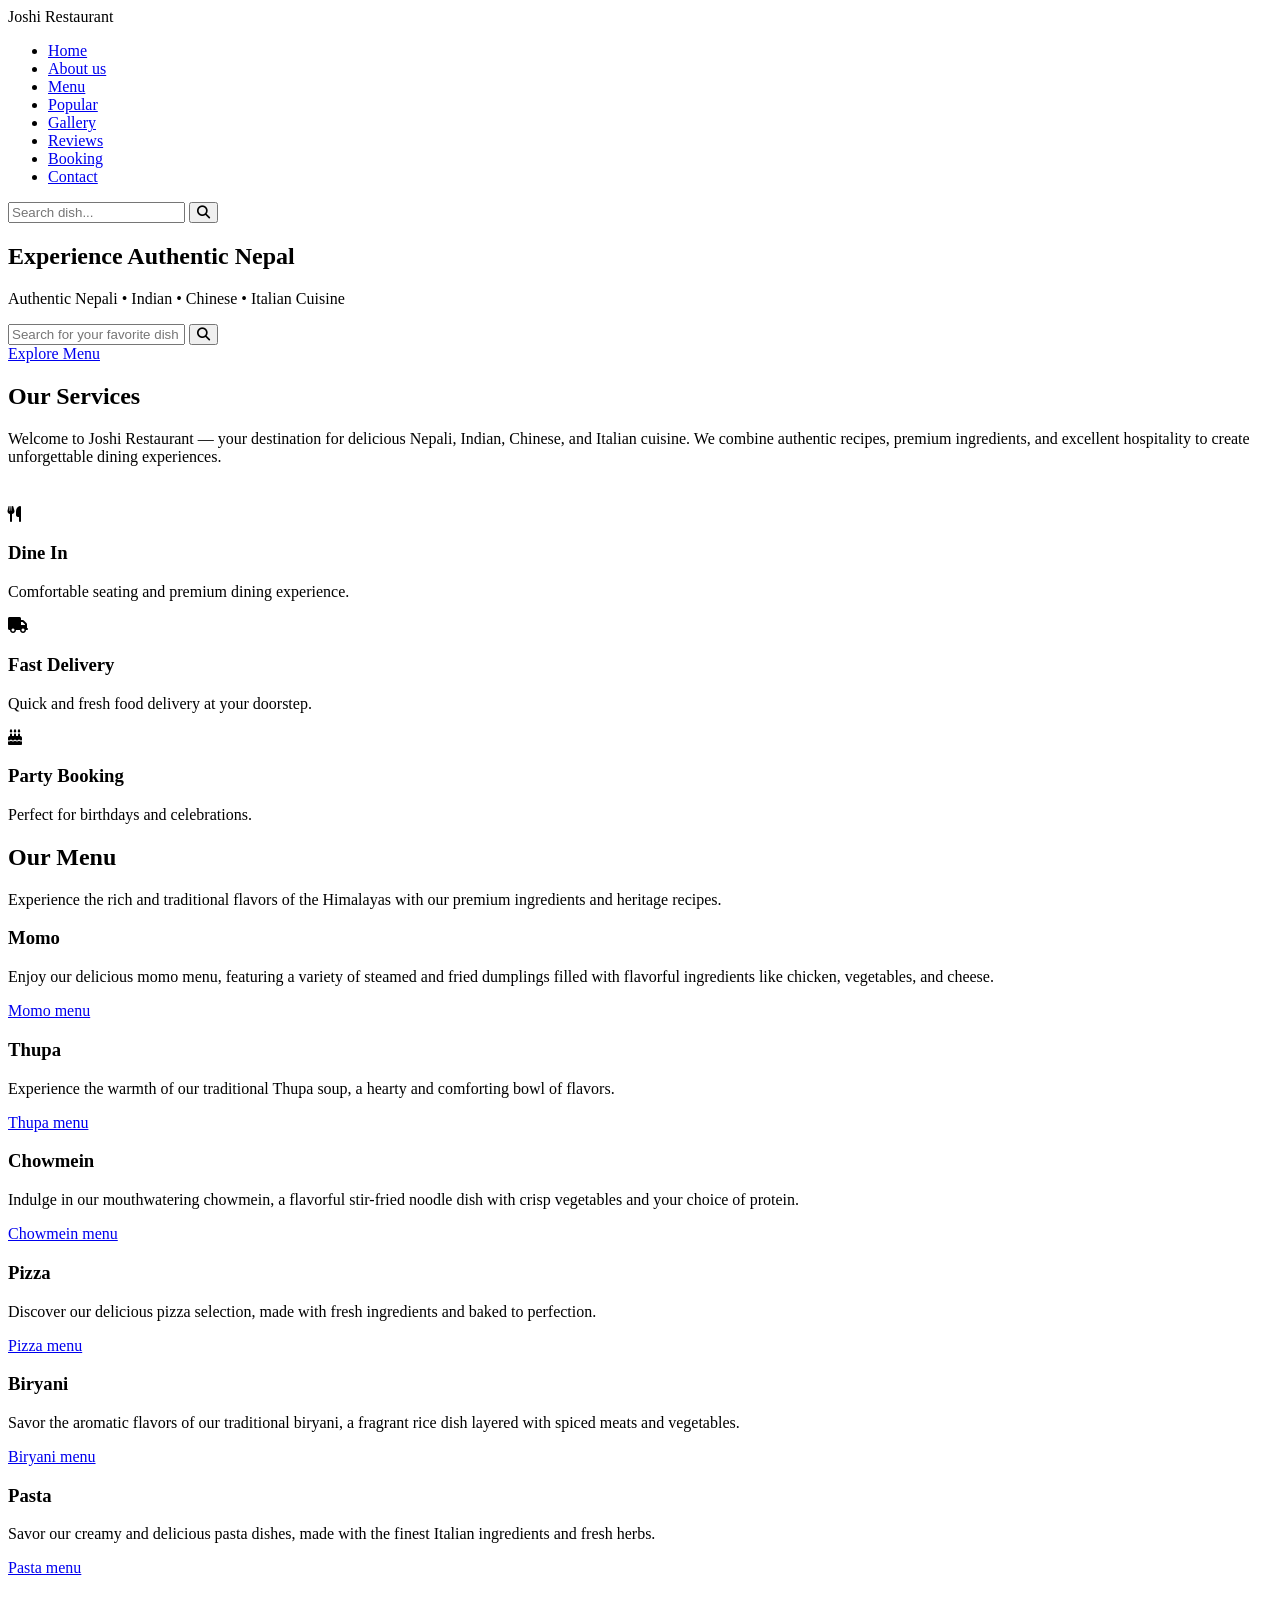
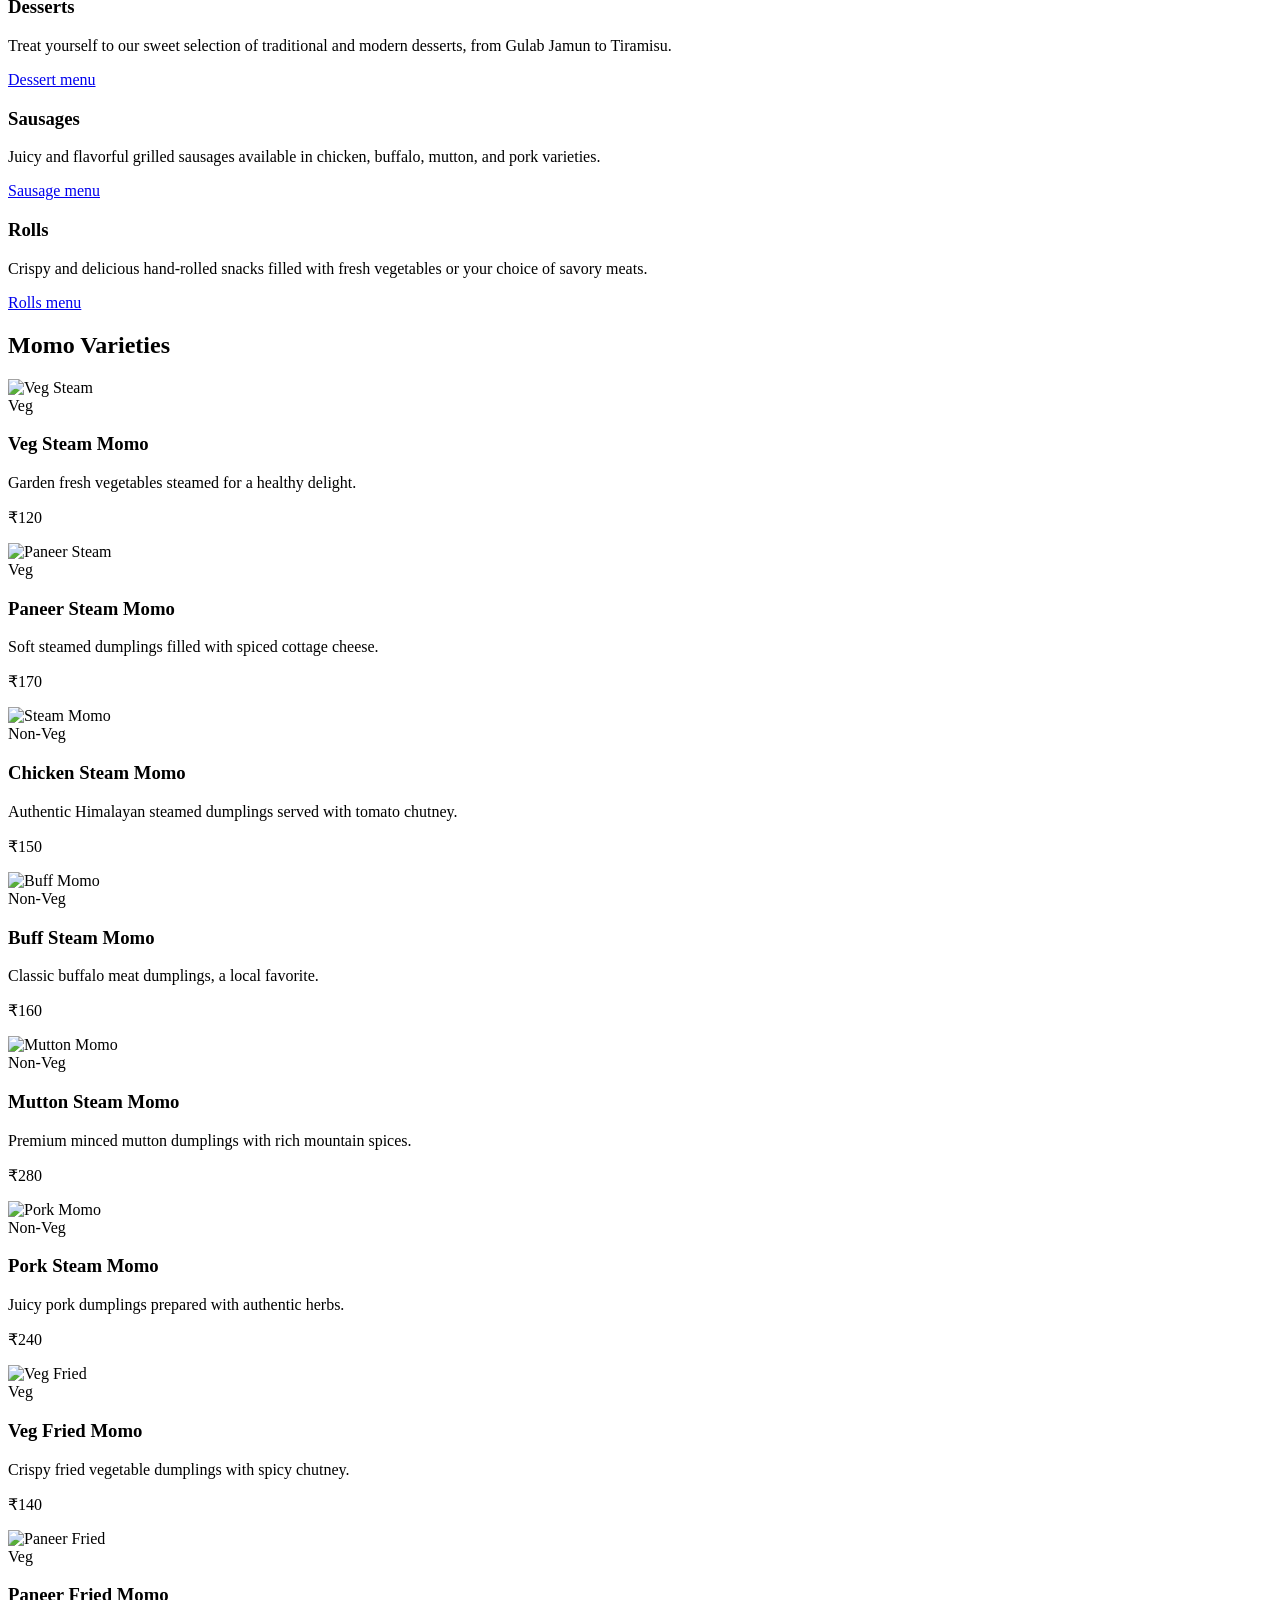
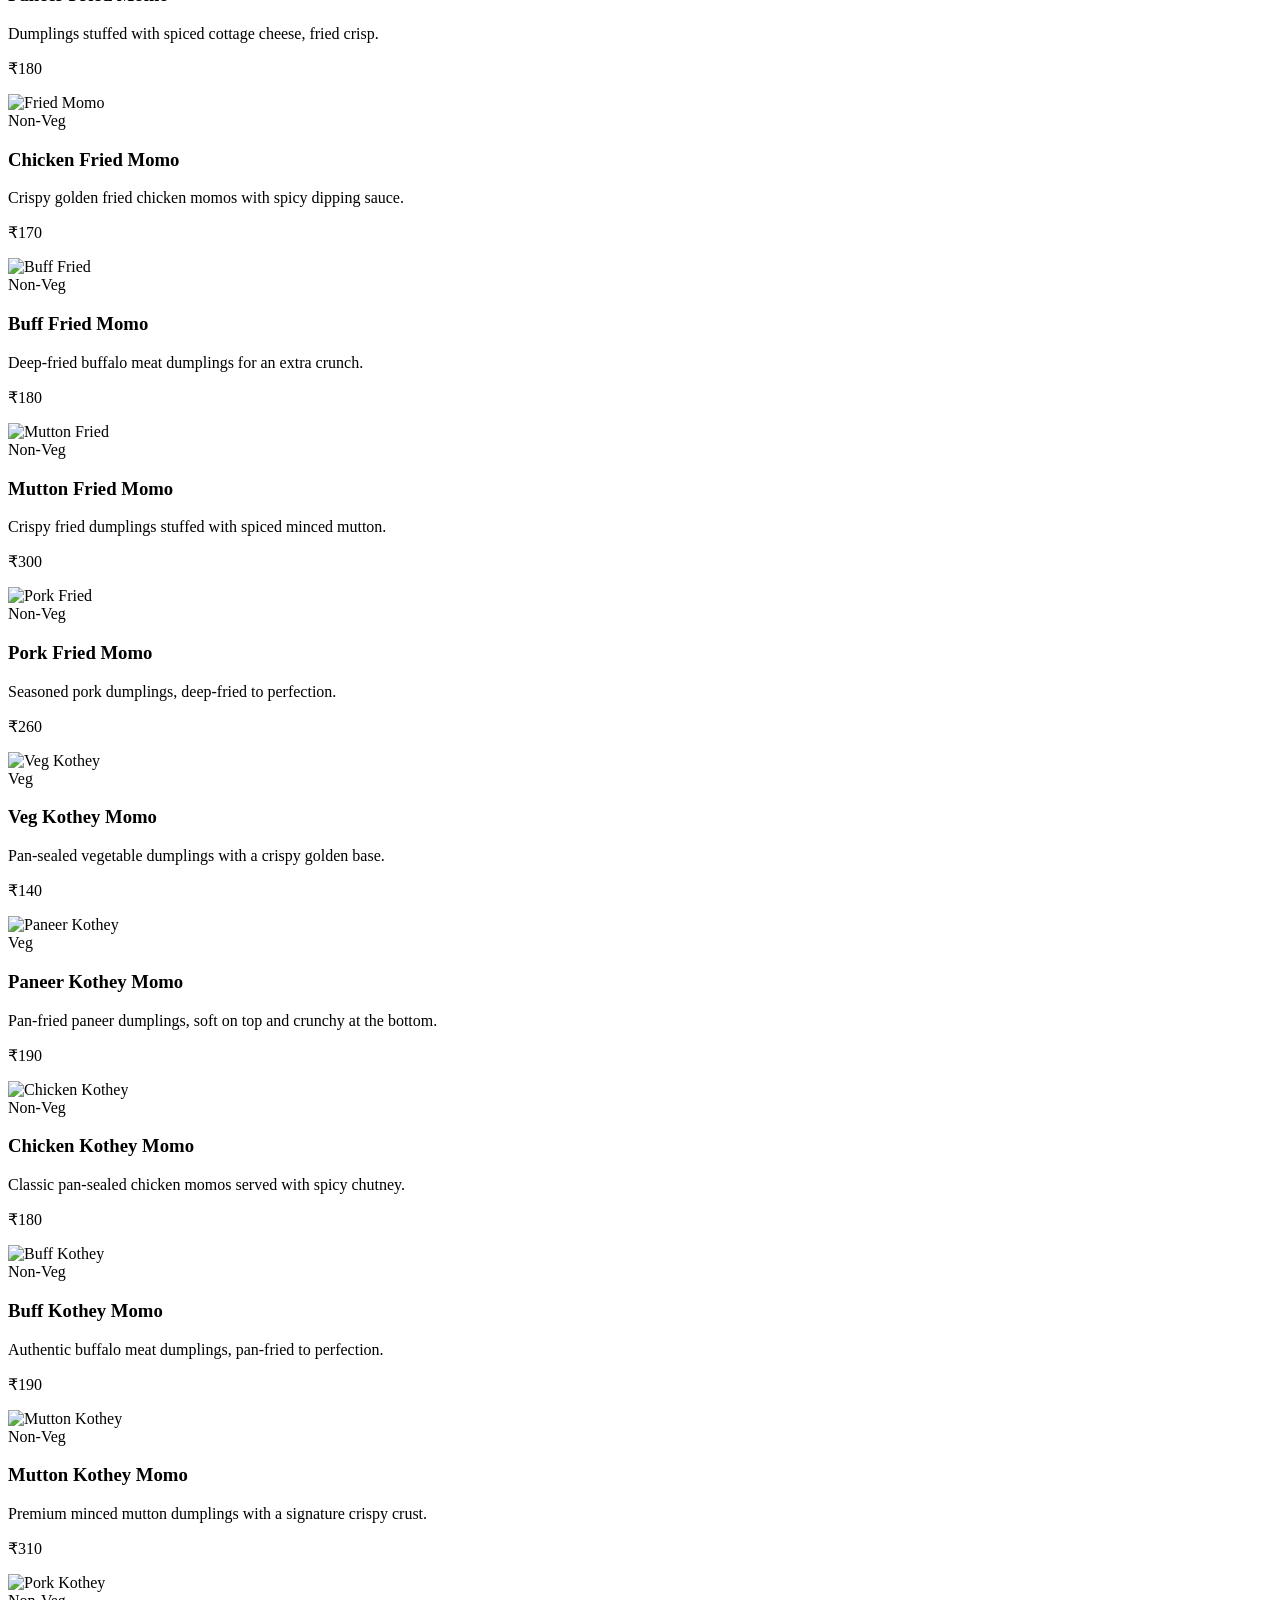
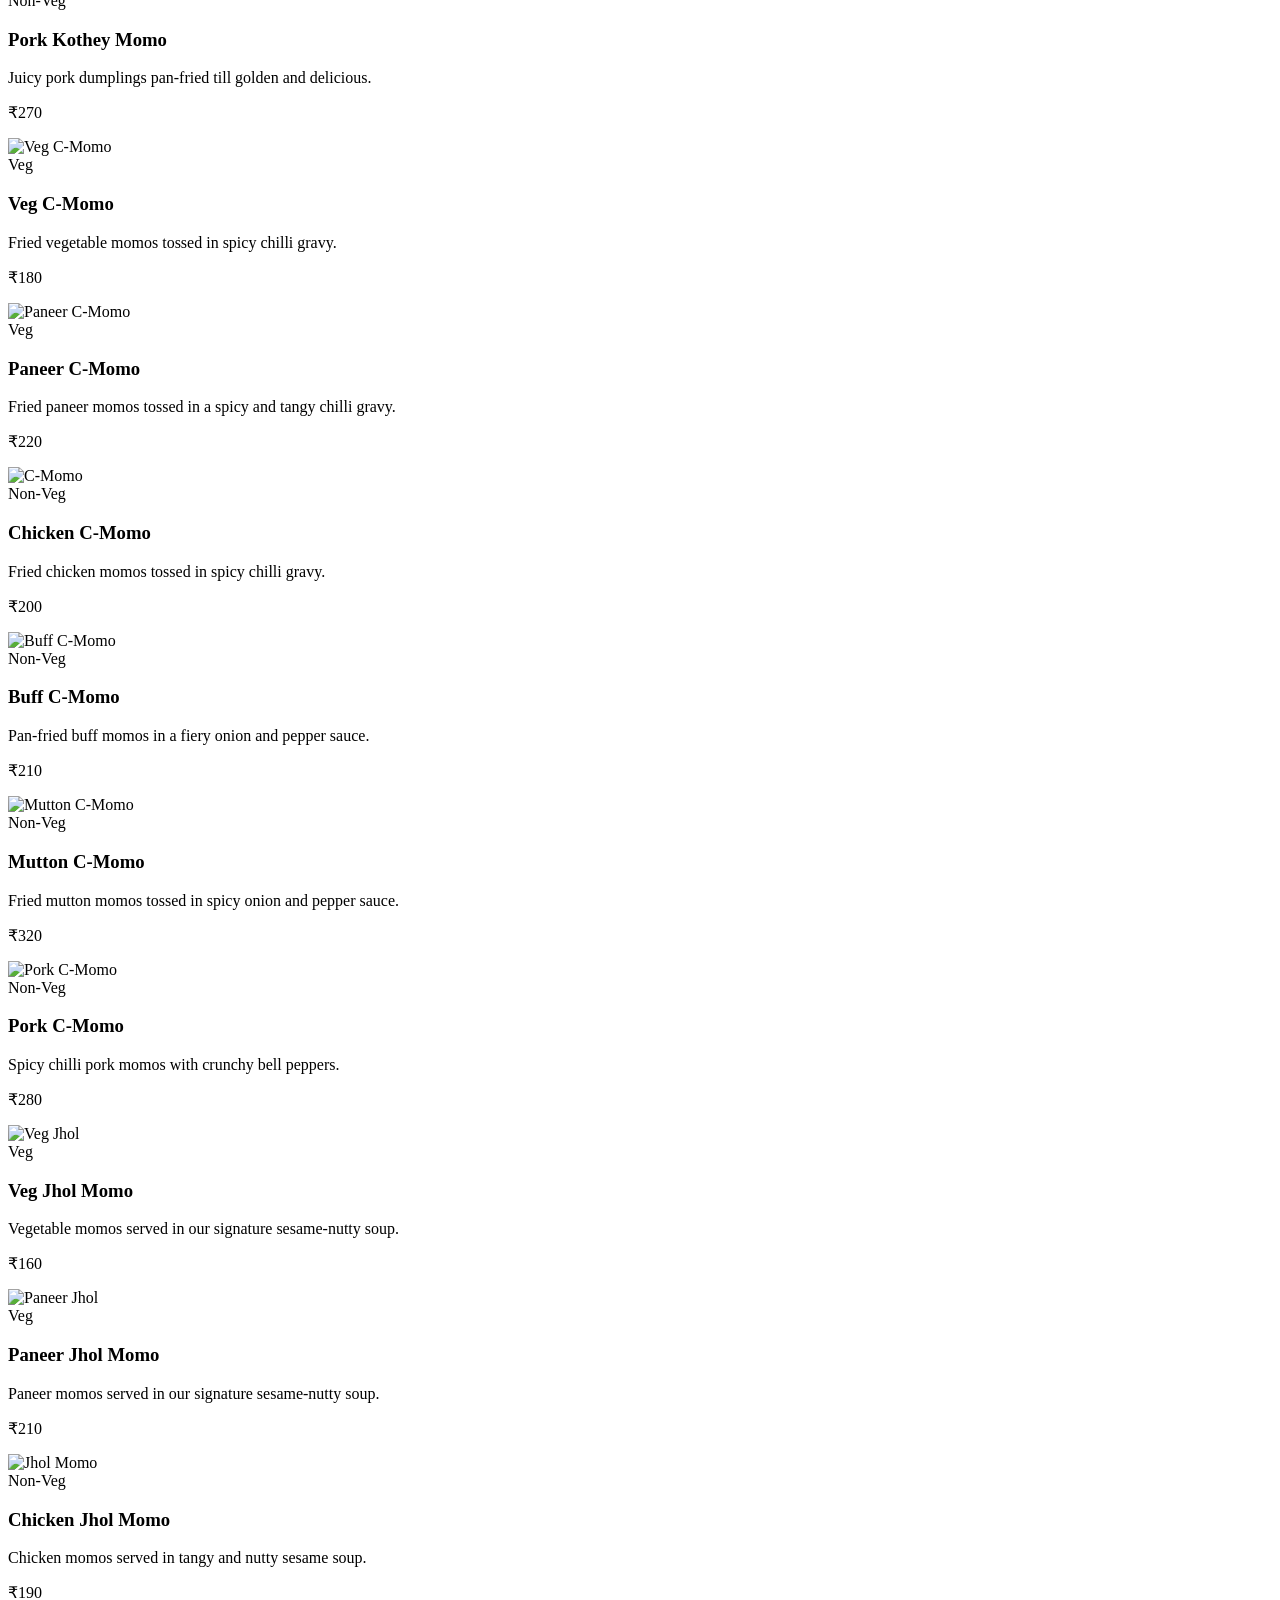
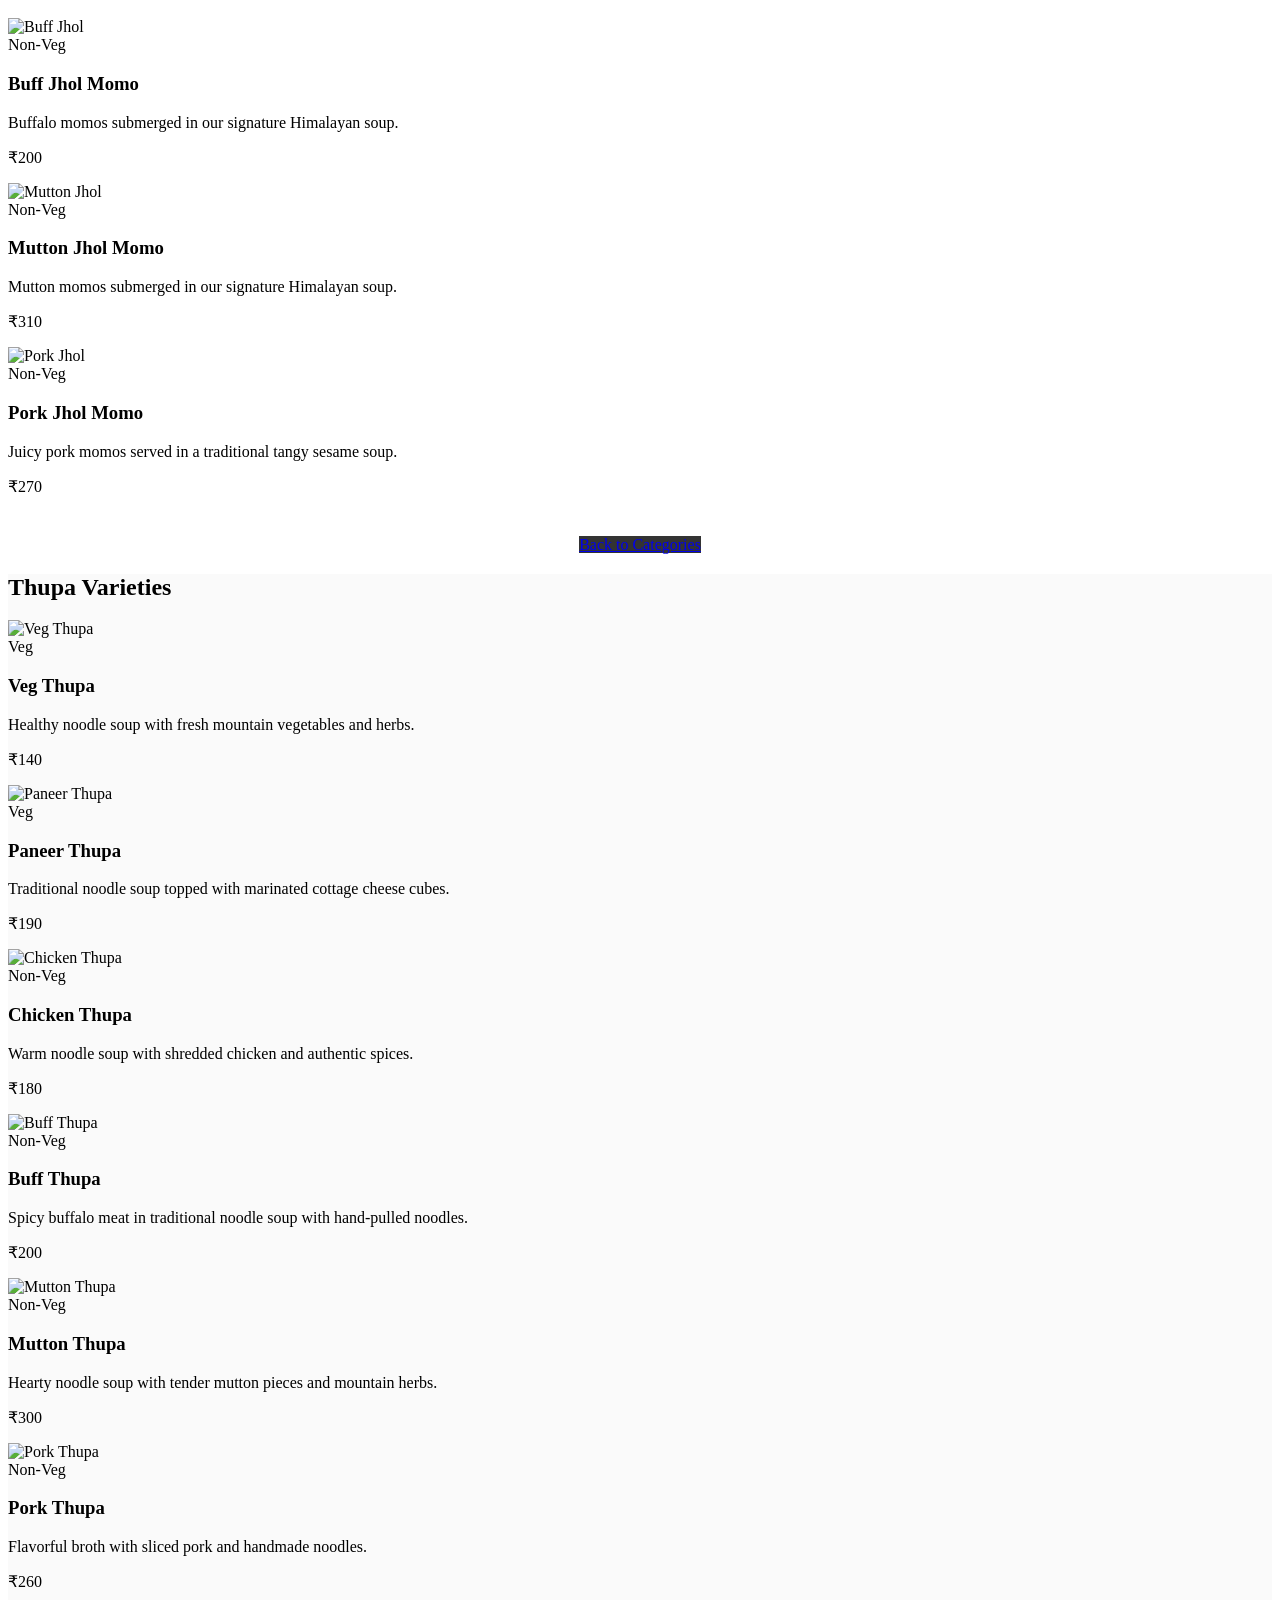
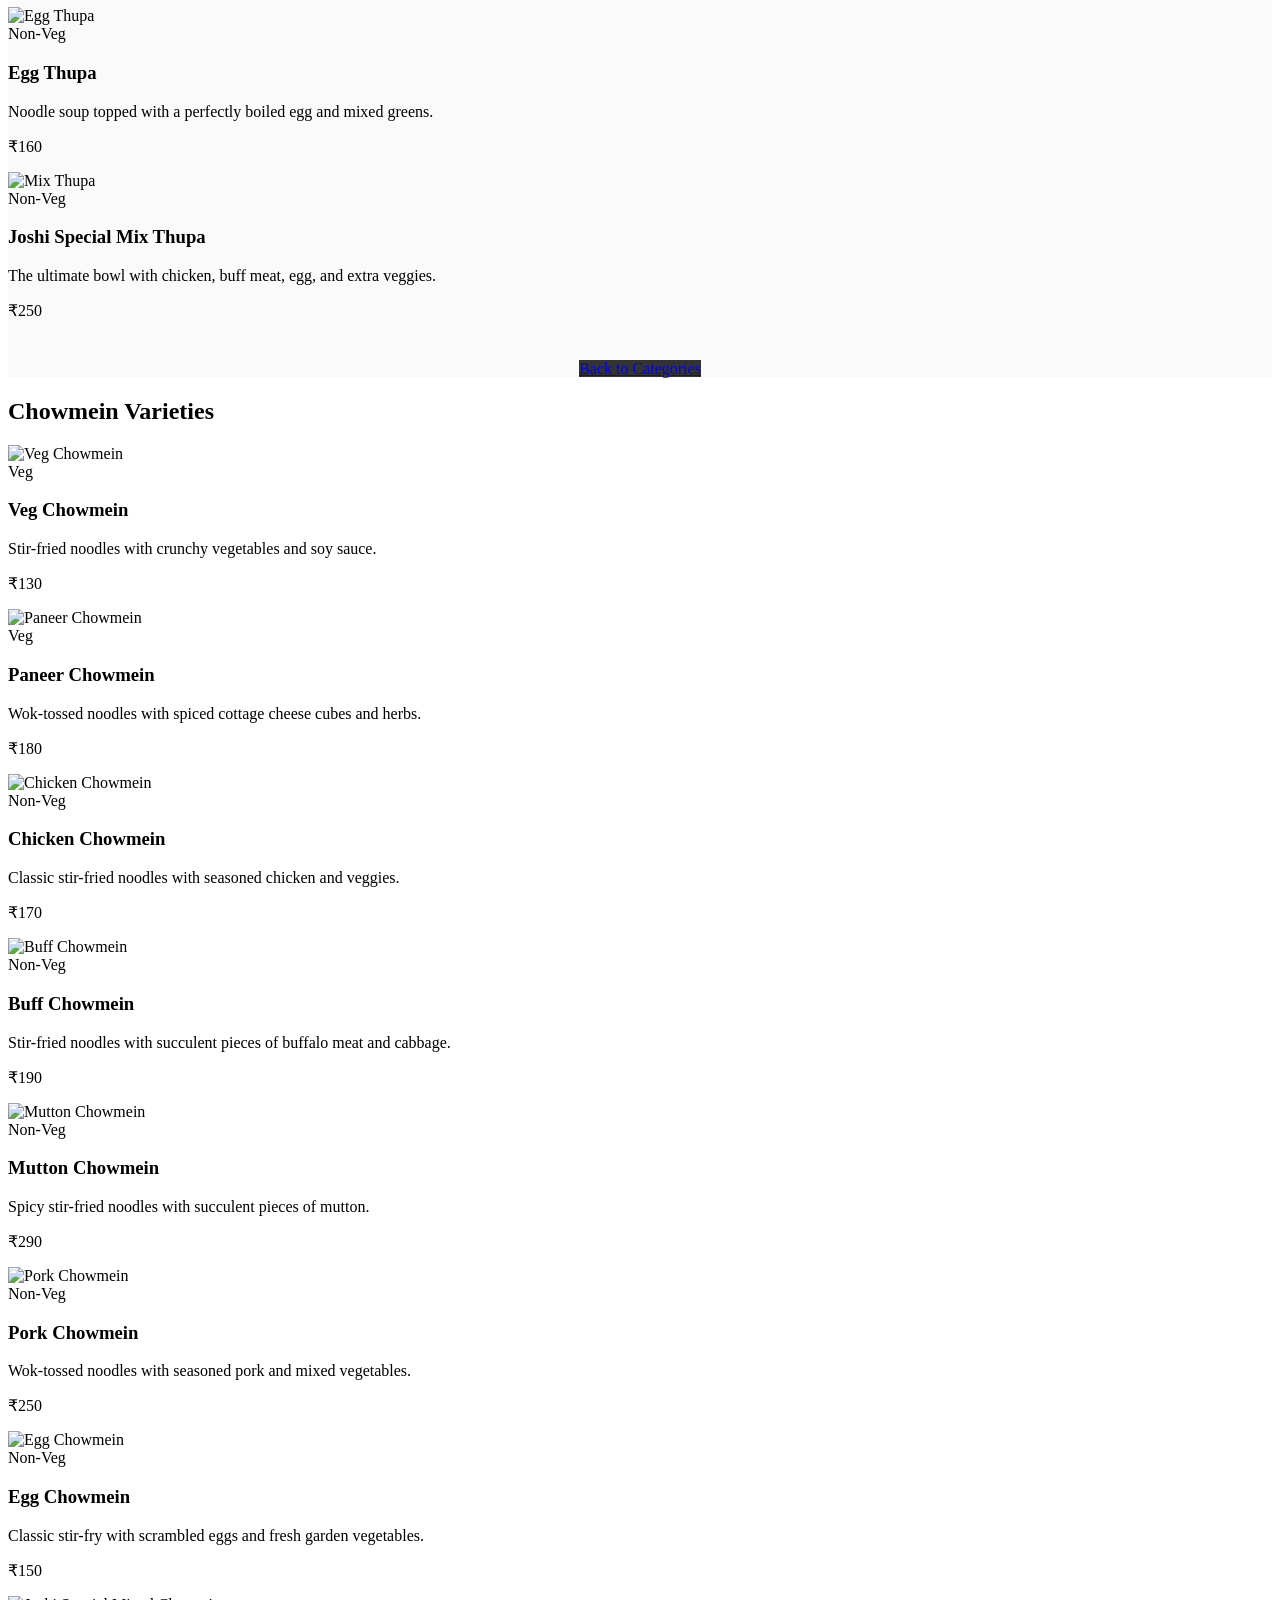
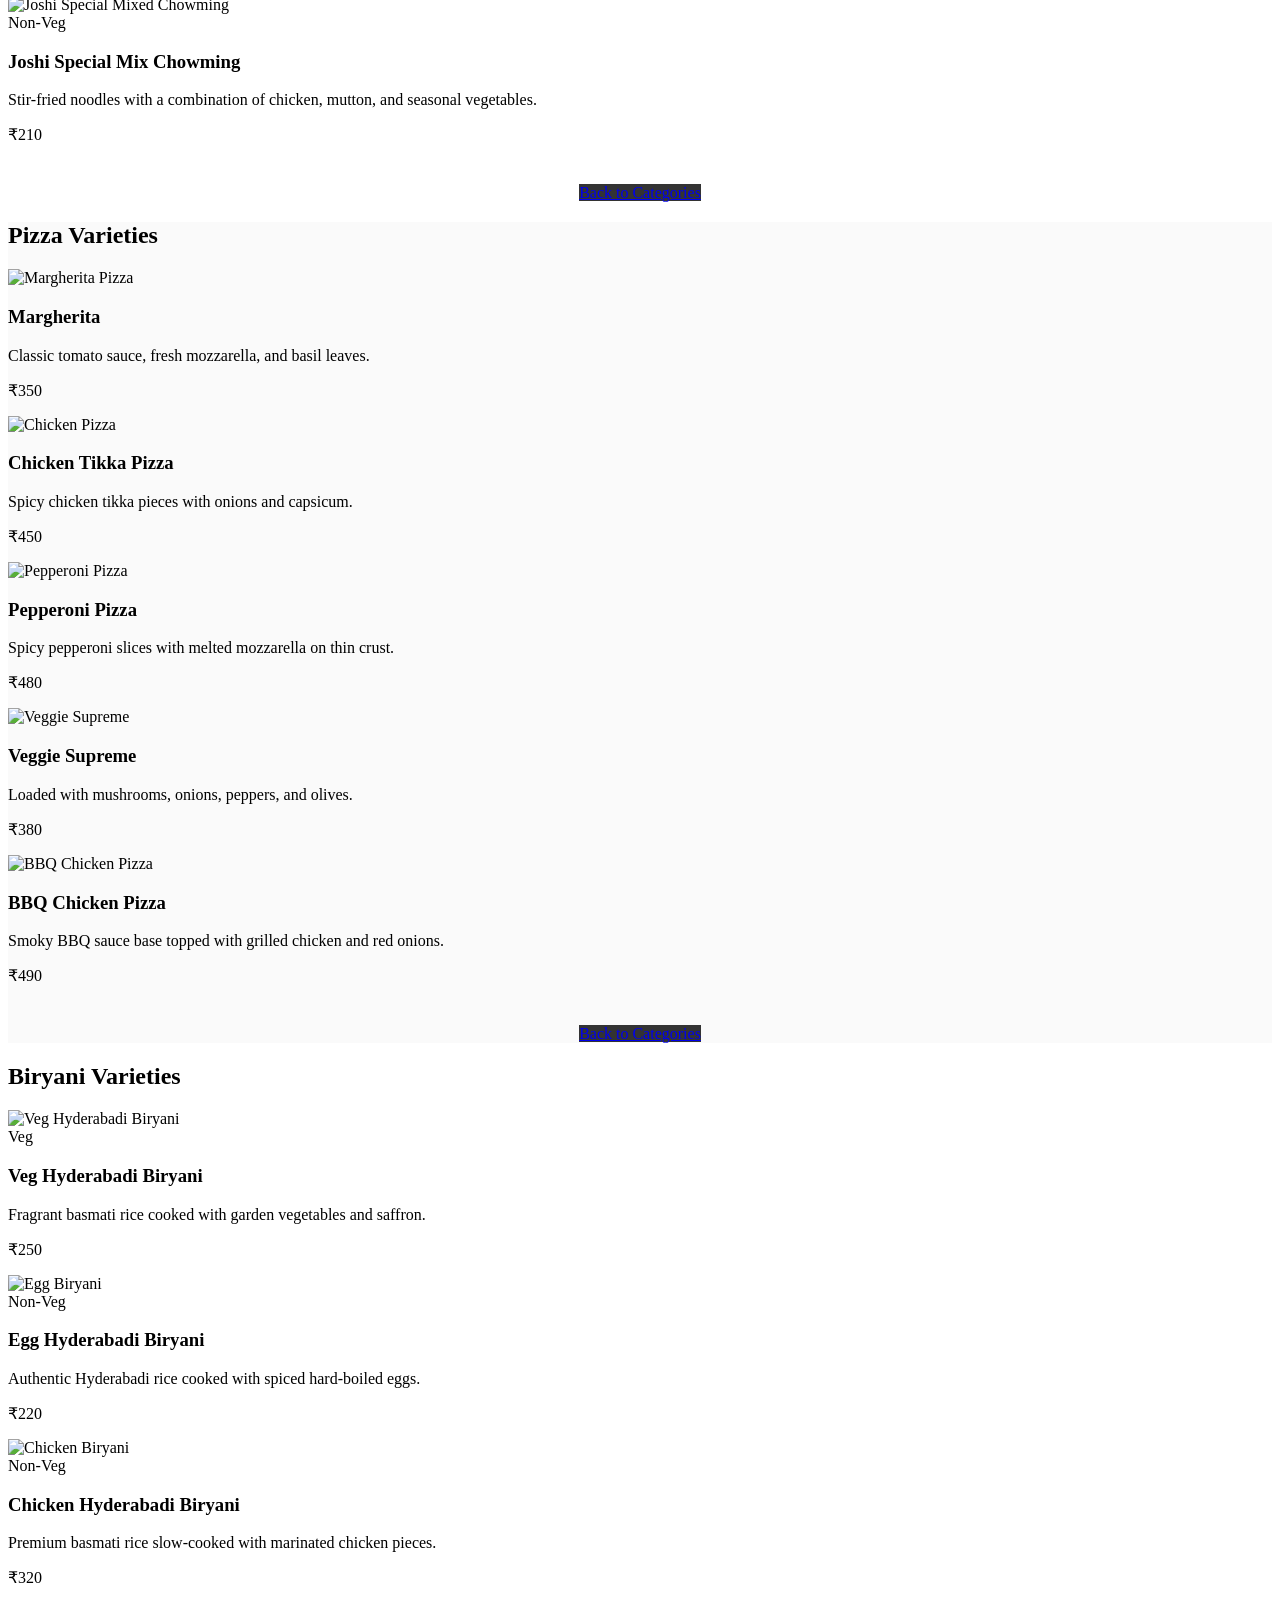
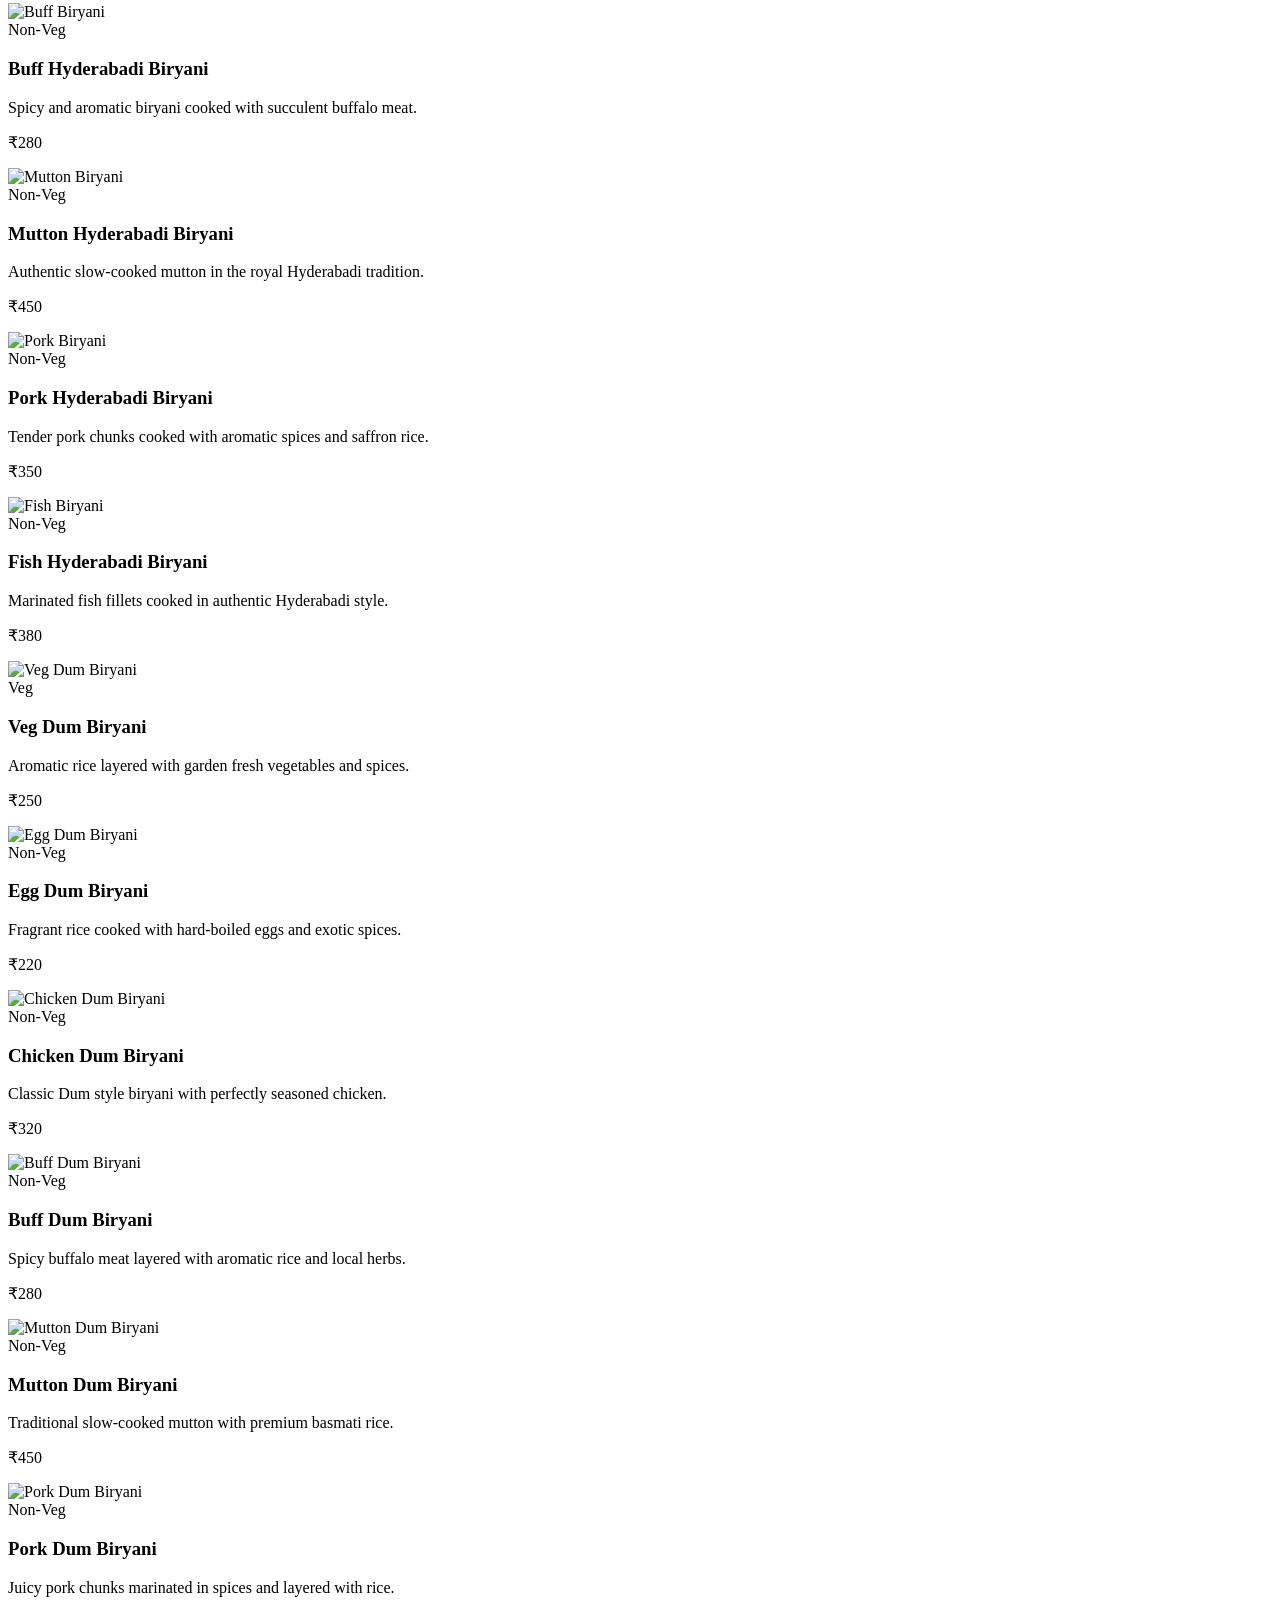
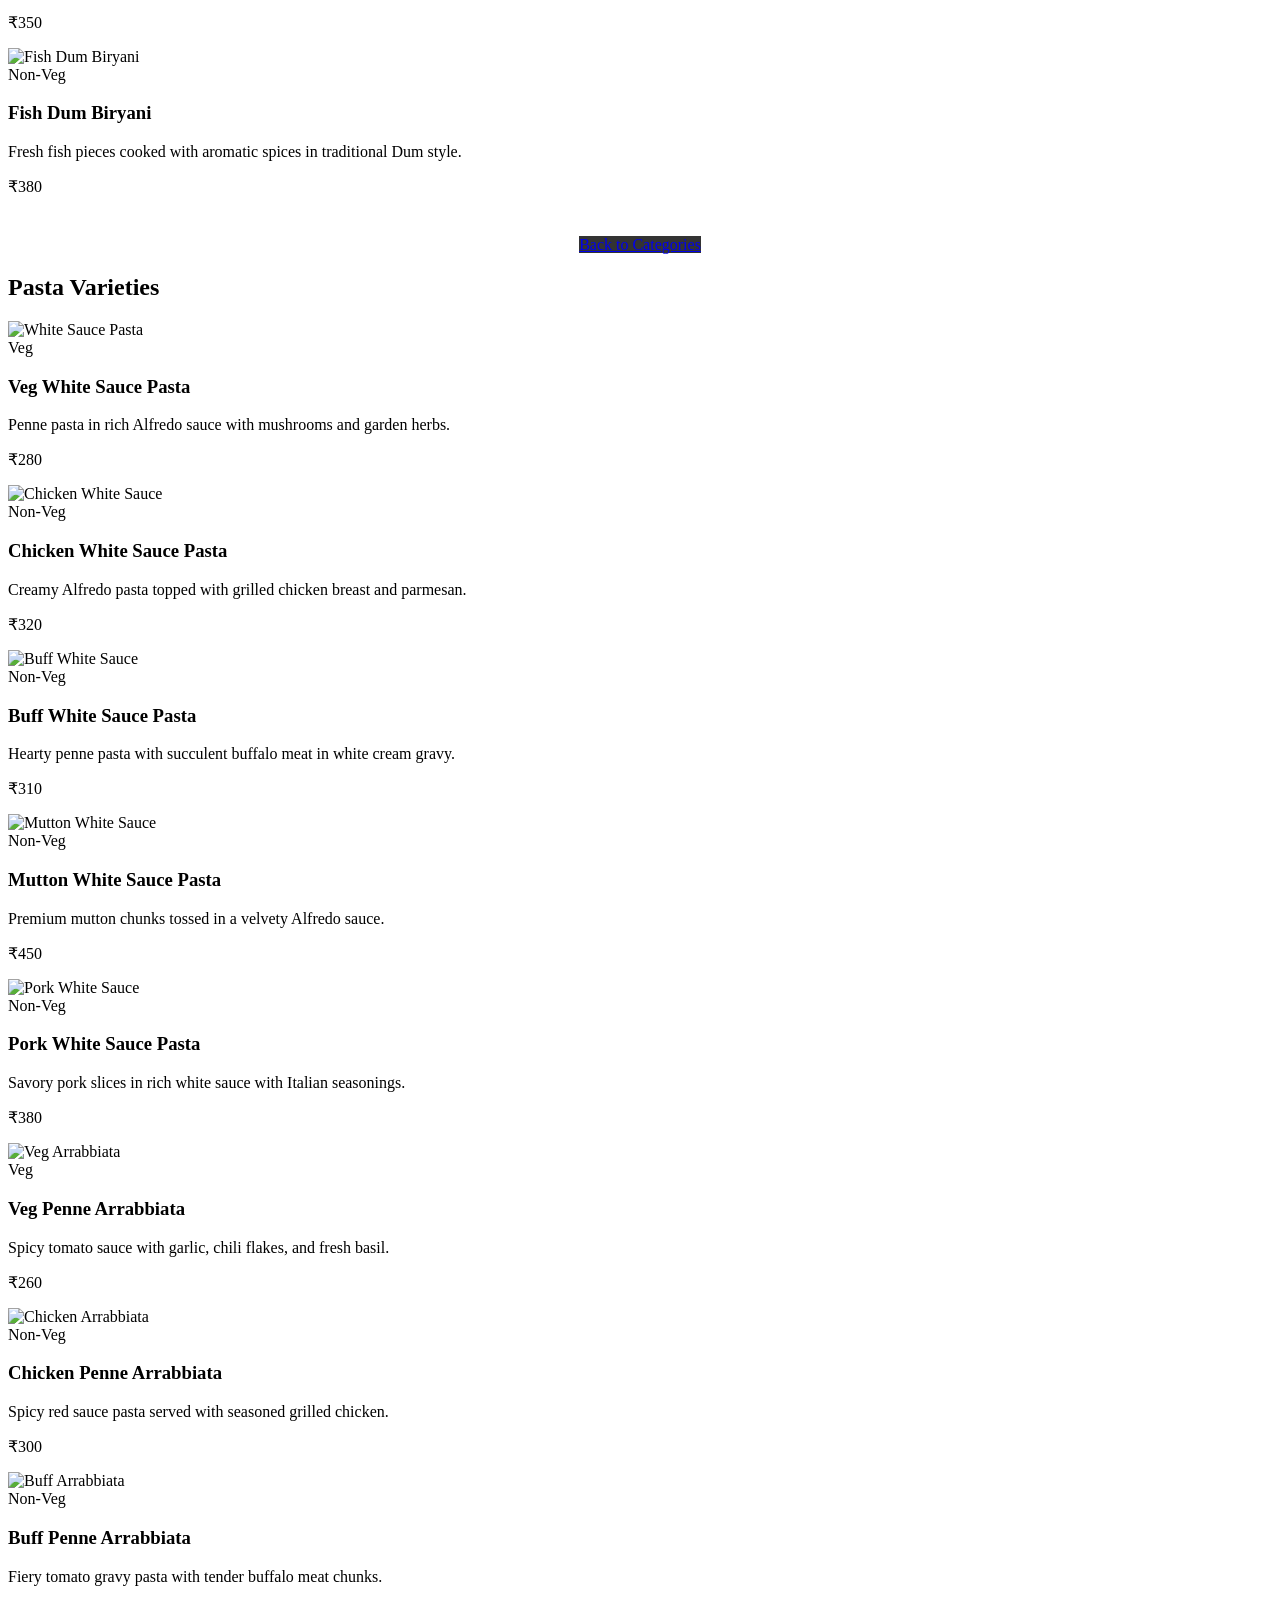
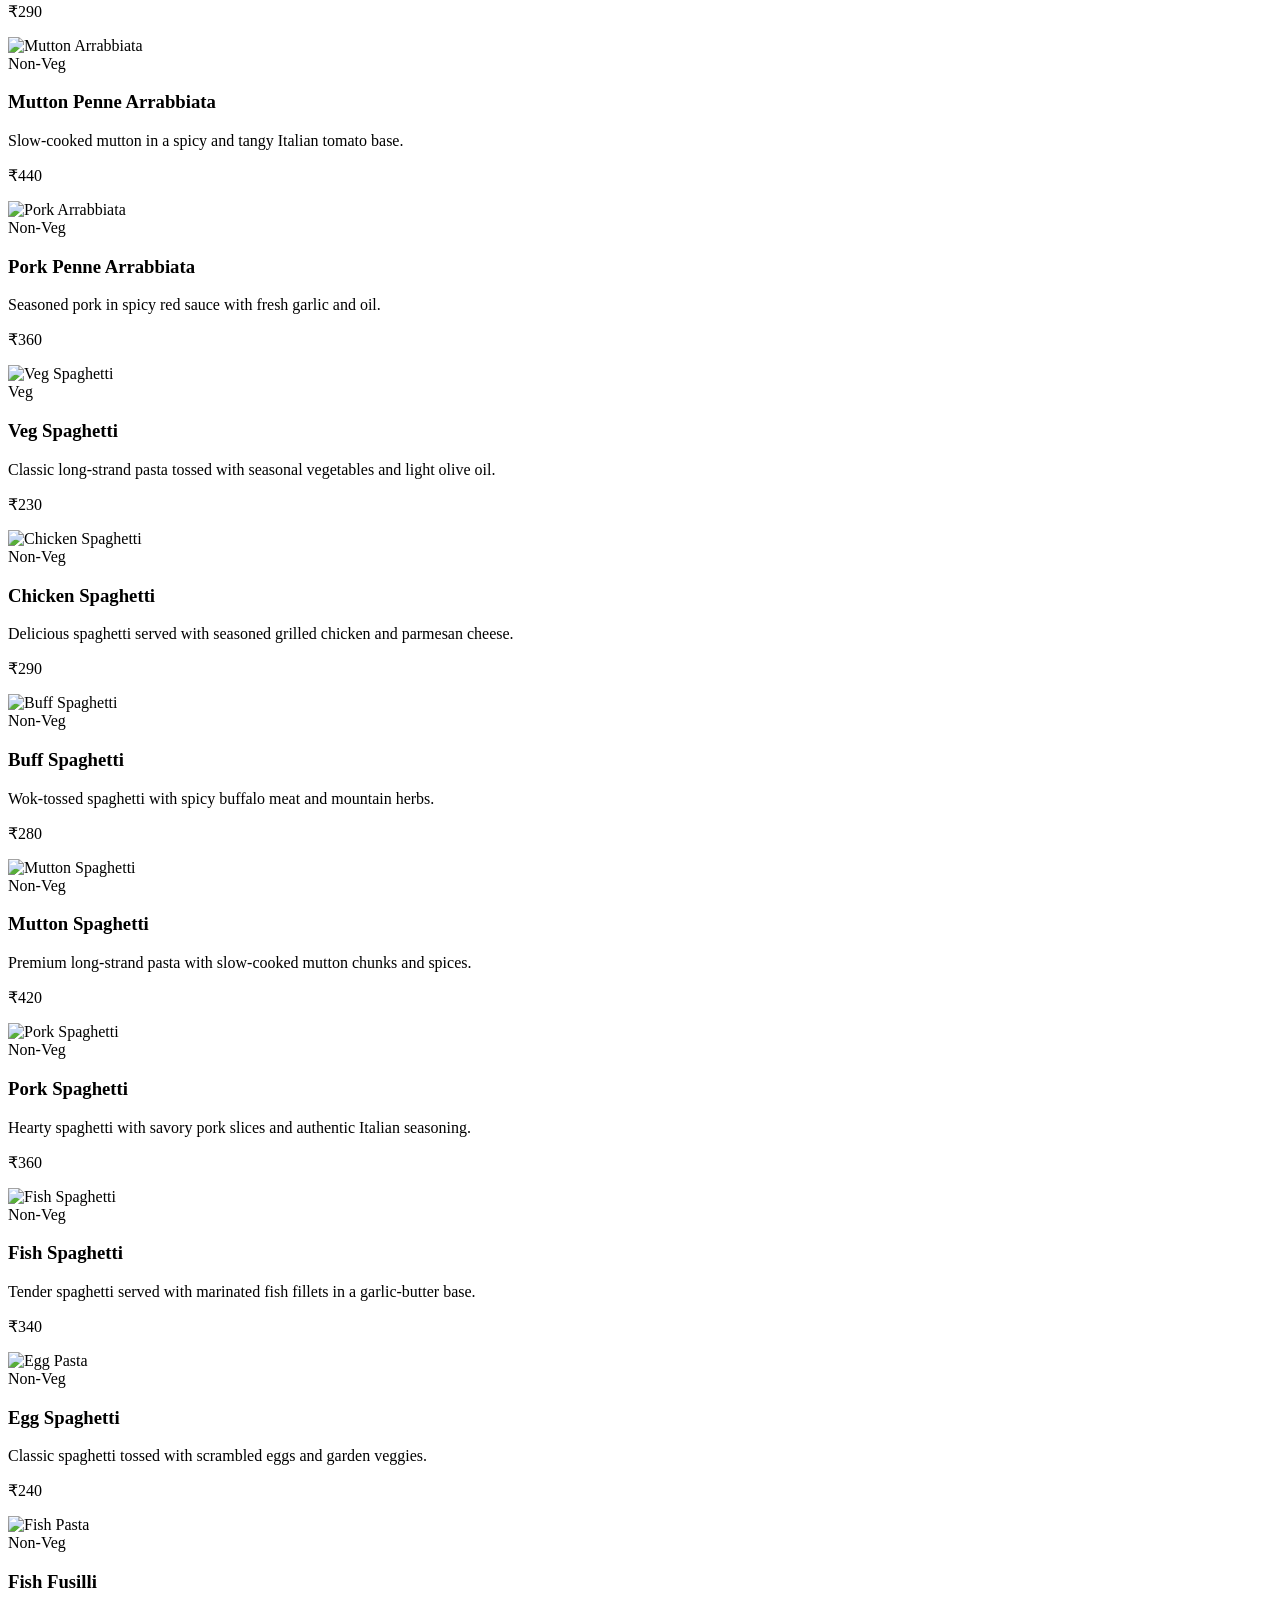
==== index.html @ 31cae3f0 "name  update" ====
<!DOCTYPE html>
<html lang="en">
<head>
<meta charset="UTF-8">
<meta name="viewport" content="width=device-width, initial-scale=1.0">
<meta name="description" content="Joshi Restaurant - Authentic Nepali, Indian, Chinese, and Italian cuisine in Kathmandu. Experience traditional flavors with premium ingredients.">
<title>Joshi Restaurant</title>
<!-- GOOGLE FONTS -->
<link rel="preconnect" href="https://fonts.googleapis.com">
<link rel="preconnect" href="https://fonts.gstatic.com" crossorigin>
<link href="https://fonts.googleapis.com/css2?family=Poppins:wght@300;400;500;600;700&display=swap" rel="stylesheet">
<!-- FONT AWESOME -->
<link rel="stylesheet"
href="https://cdnjs.cloudflare.com/ajax/libs/font-awesome/6.5.1/css/all.min.css">
<!-- CSS -->
<link rel="stylesheet" href="style.css">
</head>
<body>
<!-- NAVBAR -->
<nav>
    <div class="nav-container">
        <div class="logo">
            Joshi Restaurant
        </div>
        <ul>
            <li><a href="#">Home</a></li>
            <li><a href="#services">About us</a></li>
            <li><a href="#menu">Menu</a></li>
            <li><a href="#popular">Popular</a></li>
            <li><a href="#gallery">Gallery</a></li>
            <li><a href="#reviews">Reviews</a></li>
            <li><a href="#booking">Booking</a></li>
            <li><a href="#contact">Contact</a></li>
        </ul>
        <div class="search-container">
            <input type="text" id="menuSearch" placeholder="Search dish...">
            <button type="button"><i class="fa-solid fa-magnifying-glass"></i></button>
        </div>
    </div>
</nav>
<!-- HERO -->
<section class="hero">
    <div class="hero-content">
        <h1>Experience Authentic Nepal</h1>
        <p>
            Authentic Nepali • Indian • Chinese • Italian Cuisine
        </p>
        <div class="search-container">
            <input type="text" id="menuSearch" placeholder="Search for your favorite dish (e.g. Momo, Biryani)...">
            <button type="button"><i class="fa-solid fa-magnifying-glass"></i></button>
        </div>
        <a href="#menu" class="btn">
            Explore Menu
        </a>
    </div>
</section>

<!-- SERVICES -->
<section id="services">
    <div class="container">
        <h2>Our Services</h2>
        <p class="about" style="margin-bottom: 40px;">
            Welcome to Joshi Restaurant — your destination for delicious
            Nepali, Indian, Chinese, and Italian cuisine.
            We combine authentic recipes, premium ingredients,
            and excellent hospitality to create unforgettable dining experiences.
        </p>
        <div class="services">
            <div class="service-box">
                <i class="fa-solid fa-utensils"></i>
                <h3>Dine In</h3>
                <p>
                    Comfortable seating and premium dining experience.
                </p>
            </div>
            <div class="service-box">
                <i class="fa-solid fa-truck"></i>
                <h3>Fast Delivery</h3>
                <p>
                    Quick and fresh food delivery at your doorstep.
                </p>
            </div>
            <div class="service-box">
                <i class="fa-solid fa-cake-candles"></i>
                <h3>Party Booking</h3>
                <p>
                    Perfect for birthdays and celebrations.
                </p>
            </div>
        </div>
    </div>
</section>

<!-- MENU -->
<section id="menu">
    <div class="container">
        <h2>Our Menu</h2>
        <p class="menu-description">
           Experience the rich and traditional flavors of the Himalayas with our 
           premium ingredients and heritage recipes.
        </p>
        <div class="grid">
            <div class="card">
                <div class="card-content">
                    <h3>Momo</h3>
                    <p>
                        Enjoy our delicious momo menu, featuring a variety of
                        steamed and fried dumplings filled with flavorful
                        ingredients like chicken, vegetables, and cheese.
                    </p>
                    <a href="#momo-menu" class="btn">Momo menu</a>
                </div>
            </div>
            <div class="card">
                <div class="card-content">
                    <h3>Thupa</h3>
                    <p>
                        Experience the warmth of our traditional Thupa soup, a hearty and comforting bowl of flavors.
                    </p>
                    <a href="#thupa-menu" class="btn">Thupa menu</a>
                </div>
            </div>
            <div class="card">
                <div class="card-content">
                    <h3>Chowmein</h3>
                    <p>
                        Indulge in our mouthwatering chowmein, a flavorful stir-fried noodle dish with crisp vegetables and your choice of protein.
                    </p>
                    <a href="#chowmein-menu" class="btn">Chowmein menu</a>
                </div>
            </div>
            <div class="card">
                <div class="card-content">
                    <h3>Pizza</h3>
                    <p>
                        Discover our delicious pizza selection, made with fresh ingredients and baked to perfection.
                    </p>
                    <a href="#pizza-menu" class="btn">Pizza menu</a>
                </div>
            </div>
            <div class="card">
                <div class="card-content">
                    <h3>Biryani</h3>
                    <p>
                        Savor the aromatic flavors of our traditional biryani, a fragrant rice dish layered with spiced meats and vegetables.
                    </p>
                    <a href="#biryani-menu" class="btn">Biryani menu</a>
                </div>
            </div>
            <div class="card">
                <div class="card-content">
                    <h3>Pasta</h3>
                    <p>
                        Savor our creamy and delicious pasta dishes, made with the finest Italian ingredients and fresh herbs.
                    </p>
                    <a href="#pasta-menu" class="btn">Pasta menu</a>
                </div>
            </div>
            <div class="card">
                <div class="card-content">
                    <h3>Desserts</h3>
                    <p>
                        Treat yourself to our sweet selection of traditional and modern desserts, from Gulab Jamun to Tiramisu.
                    </p>
                    <a href="#desserts-menu" class="btn">Dessert menu</a>
                </div>
            </div>
            <div class="card">
                <div class="card-content">
                    <h3>Sausages</h3>
                    <p>
                        Juicy and flavorful grilled sausages available in chicken, buffalo, mutton, and pork varieties.
                    </p>
                    <a href="#sausage-menu" class="btn">Sausage menu</a>
                </div>
            </div>
            <div class="card">
                <div class="card-content">
                    <h3>Rolls</h3>
                    <p>
                        Crispy and delicious hand-rolled snacks filled with fresh vegetables or your choice of savory meats.
                    </p>
                    <a href="#rolls-menu" class="btn">Rolls menu</a>
                </div>
            </div>
     </div>
</section>

<!-- DETAILED MOMO MENU -->
<section id="momo-menu" style="background: #fff;">
    <div class="container">
        <h2>Momo Varieties</h2>
        <div class="grid">
            <!-- STEAM MOMO SECTION -->
            <div class="card">
                <img loading="lazy" src="https://images.unsplash.com/photo-1534422298391-e4f8c170db06?auto=format&fit=crop&w=800&q=80" alt="Veg Steam">
                <div class="card-content">
                    <span class="badge veg">Veg</span>
                    <h3>Veg Steam Momo</h3>
                    <p>Garden fresh vegetables steamed for a healthy delight.</p>
                    <p class="price">₹120</p>
                </div>
            </div>
            <div class="card">
                <img loading="lazy" src="https://images.unsplash.com/photo-1625220194771-7ebdea0b70b9?auto=format&fit=crop&w=800&q=80" alt="Paneer Steam">
                <div class="card-content">
                    <span class="badge veg">Veg</span>
                    <h3>Paneer Steam Momo</h3>
                    <p>Soft steamed dumplings filled with spiced cottage cheese.</p>
                    <p class="price">₹170</p>
                </div>
            </div>
            <div class="card">
                <img loading="lazy" src="https://images.unsplash.com/photo-1625220194771-7ebdea0b70b9?auto=format&fit=crop&w=800&q=80" alt="Steam Momo">
                <div class="card-content">
                    <span class="badge non-veg">Non-Veg</span>
                    <h3>Chicken Steam Momo</h3>
                    <p>Authentic Himalayan steamed dumplings served with tomato chutney.</p>
                    <p class="price">₹150</p>
                </div>
            </div>
            <div class="card">
                <img loading="lazy" src="https://images.unsplash.com/photo-1534422298391-e4f8c170db06?auto=format&fit=crop&w=800&q=80" alt="Buff Momo">
                <div class="card-content">
                    <span class="badge non-veg">Non-Veg</span>
                    <h3>Buff Steam Momo</h3>
                    <p>Classic buffalo meat dumplings, a local favorite.</p>
                    <p class="price">₹160</p>
                </div>
            </div>
            <div class="card">
                <img loading="lazy" src="https://images.unsplash.com/photo-1635363638580-c2809d049eee?auto=format&fit=crop&w=800&q=80" alt="Mutton Momo">
                <div class="card-content">
                    <span class="badge non-veg">Non-Veg</span>
                    <h3>Mutton Steam Momo</h3>
                    <p>Premium minced mutton dumplings with rich mountain spices.</p>
                    <p class="price">₹280</p>
                </div>
            </div>
            <div class="card">
                <img loading="lazy" src="https://images.unsplash.com/photo-1625220194771-7ebdea0b70b9?auto=format&fit=crop&w=800&q=80" alt="Pork Momo">
                <div class="card-content">
                    <span class="badge non-veg">Non-Veg</span>
                    <h3>Pork Steam Momo</h3>
                    <p>Juicy pork dumplings prepared with authentic herbs.</p>
                    <p class="price">₹240</p>
                </div>
            </div>

            <!-- FRIED MOMO SECTION -->
            <div class="card">
                <img loading="lazy" src="https://images.unsplash.com/photo-1534422298391-e4f8c170db06?auto=format&fit=crop&w=800&q=80" alt="Veg Fried">
                <div class="card-content">
                    <span class="badge veg">Veg</span>
                    <h3>Veg Fried Momo</h3>
                    <p>Crispy fried vegetable dumplings with spicy chutney.</p>
                    <p class="price">₹140</p>
                </div>
            </div>
            <div class="card">
                <img loading="lazy" src="https://images.unsplash.com/photo-1625220194771-7ebdea0b70b9?auto=format&fit=crop&w=800&q=80" alt="Paneer Fried">
                <div class="card-content">
                    <span class="badge veg">Veg</span>
                    <h3>Paneer Fried Momo</h3>
                    <p>Dumplings stuffed with spiced cottage cheese, fried crisp.</p>
                    <p class="price">₹180</p>
                </div>
            </div>
            <div class="card">
                <img loading="lazy" src="https://images.unsplash.com/photo-1534422298391-e4f8c170db06?auto=format&fit=crop&w=800&q=80" alt="Fried Momo">
                <div class="card-content">
                    <span class="badge non-veg">Non-Veg</span>
                    <h3>Chicken Fried Momo</h3>
                    <p>Crispy golden fried chicken momos with spicy dipping sauce.</p>
                    <p class="price">₹170</p>
                </div>
            </div>
            <div class="card">
                <img loading="lazy" src="https://images.unsplash.com/photo-1635363638580-c2809d049eee?auto=format&fit=crop&w=800&q=80" alt="Buff Fried">
                <div class="card-content">
                    <span class="badge non-veg">Non-Veg</span>
                    <h3>Buff Fried Momo</h3>
                    <p>Deep-fried buffalo meat dumplings for an extra crunch.</p>
                    <p class="price">₹180</p>
                </div>
            </div>
            <div class="card">
                <img loading="lazy" src="https://images.unsplash.com/photo-1534422298391-e4f8c170db06?auto=format&fit=crop&w=800&q=80" alt="Mutton Fried">
                <div class="card-content">
                    <span class="badge non-veg">Non-Veg</span>
                    <h3>Mutton Fried Momo</h3>
                    <p>Crispy fried dumplings stuffed with spiced minced mutton.</p>
                    <p class="price">₹300</p>
                </div>
            </div>
            <div class="card">
                <img loading="lazy" src="https://images.unsplash.com/photo-1635363638580-c2809d049eee?auto=format&fit=crop&w=800&q=80" alt="Pork Fried">
                <div class="card-content">
                    <span class="badge non-veg">Non-Veg</span>
                    <h3>Pork Fried Momo</h3>
                    <p>Seasoned pork dumplings, deep-fried to perfection.</p>
                    <p class="price">₹260</p>
                </div>
            </div>

            <!-- KOTHEY MOMO SECTION -->
            <div class="card">
                <img loading="lazy" src="https://images.unsplash.com/photo-1534422298391-e4f8c170db06?auto=format&fit=crop&w=800&q=80" alt="Veg Kothey">
                <div class="card-content">
                    <span class="badge veg">Veg</span>
                    <h3>Veg Kothey Momo</h3>
                    <p>Pan-sealed vegetable dumplings with a crispy golden base.</p>
                    <p class="price">₹140</p>
                </div>
            </div>
            <div class="card">
                <img loading="lazy" src="https://images.unsplash.com/photo-1625220194771-7ebdea0b70b9?auto=format&fit=crop&w=800&q=80" alt="Paneer Kothey">
                <div class="card-content">
                    <span class="badge veg">Veg</span>
                    <h3>Paneer Kothey Momo</h3>
                    <p>Pan-fried paneer dumplings, soft on top and crunchy at the bottom.</p>
                    <p class="price">₹190</p>
                </div>
            </div>
            <div class="card">
                <img loading="lazy" src="https://images.unsplash.com/photo-1534422298391-e4f8c170db06?auto=format&fit=crop&w=800&q=80" alt="Chicken Kothey">
                <div class="card-content">
                    <span class="badge non-veg">Non-Veg</span>
                    <h3>Chicken Kothey Momo</h3>
                    <p>Classic pan-sealed chicken momos served with spicy chutney.</p>
                    <p class="price">₹180</p>
                </div>
            </div>
            <div class="card">
                <img loading="lazy" src="https://images.unsplash.com/photo-1534422298391-e4f8c170db06?auto=format&fit=crop&w=800&q=80" alt="Buff Kothey">
                <div class="card-content">
                    <span class="badge non-veg">Non-Veg</span>
                    <h3>Buff Kothey Momo</h3>
                    <p>Authentic buffalo meat dumplings, pan-fried to perfection.</p>
                    <p class="price">₹190</p>
                </div>
            </div>
            <div class="card">
                <img loading="lazy" src="https://images.unsplash.com/photo-1534422298391-e4f8c170db06?auto=format&fit=crop&w=800&q=80" alt="Mutton Kothey">
                <div class="card-content">
                    <span class="badge non-veg">Non-Veg</span>
                    <h3>Mutton Kothey Momo</h3>
                    <p>Premium minced mutton dumplings with a signature crispy crust.</p>
                    <p class="price">₹310</p>
                </div>
            </div>
            <div class="card">
                <img loading="lazy" src="https://images.unsplash.com/photo-1534422298391-e4f8c170db06?auto=format&fit=crop&w=800&q=80" alt="Pork Kothey">
                <div class="card-content">
                    <span class="badge non-veg">Non-Veg</span>
                    <h3>Pork Kothey Momo</h3>
                    <p>Juicy pork dumplings pan-fried till golden and delicious.</p>
                    <p class="price">₹270</p>
                </div>
            </div>

            <!-- C-MOMO SECTION -->
            <div class="card">
                <img loading="lazy" src="https://images.unsplash.com/photo-1635363638580-c2809d049eee?auto=format&fit=crop&w=800&q=80" alt="Veg C-Momo">
                <div class="card-content">
                    <span class="badge veg">Veg</span>
                    <h3>Veg C-Momo</h3>
                    <p>Fried vegetable momos tossed in spicy chilli gravy.</p>
                    <p class="price">₹180</p>
                </div>
            </div>
            <div class="card">
                <img loading="lazy" src="https://images.unsplash.com/photo-1635363638580-c2809d049eee?auto=format&fit=crop&w=800&q=80" alt="Paneer C-Momo">
                <div class="card-content">
                    <span class="badge veg">Veg</span>
                    <h3>Paneer C-Momo</h3>
                    <p>Fried paneer momos tossed in a spicy and tangy chilli gravy.</p>
                    <p class="price">₹220</p>
                </div>
            </div>
            <div class="card">
                <img loading="lazy" src="https://images.unsplash.com/photo-1635363638580-c2809d049eee?auto=format&fit=crop&w=800&q=80" alt="C-Momo">
                <div class="card-content">
                    <span class="badge non-veg">Non-Veg</span>
                    <h3>Chicken C-Momo</h3>
                    <p>Fried chicken momos tossed in spicy chilli gravy.</p>
                    <p class="price">₹200</p>
                </div>
            </div>
            <div class="card">
                <img loading="lazy" src="https://images.unsplash.com/photo-1635363638580-c2809d049eee?auto=format&fit=crop&w=800&q=80" alt="Buff C-Momo">
                <div class="card-content">
                    <span class="badge non-veg">Non-Veg</span>
                    <h3>Buff C-Momo</h3>
                    <p>Pan-fried buff momos in a fiery onion and pepper sauce.</p>
                    <p class="price">₹210</p>
                </div>
            </div>
            <div class="card">
                <img loading="lazy" src="https://images.unsplash.com/photo-1635363638580-c2809d049eee?auto=format&fit=crop&w=800&q=80" alt="Mutton C-Momo">
                <div class="card-content">
                    <span class="badge non-veg">Non-Veg</span>
                    <h3>Mutton C-Momo</h3>
                    <p>Fried mutton momos tossed in spicy onion and pepper sauce.</p>
                    <p class="price">₹320</p>
                </div>
            </div>
            <div class="card">
                <img loading="lazy" src="https://images.unsplash.com/photo-1635363638580-c2809d049eee?auto=format&fit=crop&w=800&q=80" alt="Pork C-Momo">
                <div class="card-content">
                    <span class="badge non-veg">Non-Veg</span>
                    <h3>Pork C-Momo</h3>
                    <p>Spicy chilli pork momos with crunchy bell peppers.</p>
                    <p class="price">₹280</p>
                </div>
            </div>

            <!-- JHOL MOMO SECTION -->
            <div class="card">
                <img loading="lazy" src="https://images.unsplash.com/photo-1626132646529-500334844b84?auto=format&fit=crop&w=800&q=80" alt="Veg Jhol">
                <div class="card-content">
                    <span class="badge veg">Veg</span>
                    <h3>Veg Jhol Momo</h3>
                    <p>Vegetable momos served in our signature sesame-nutty soup.</p>
                    <p class="price">₹160</p>
                </div>
            </div>
            <div class="card">
                <img loading="lazy" src="https://images.unsplash.com/photo-1626132646529-500334844b84?auto=format&fit=crop&w=800&q=80" alt="Paneer Jhol">
                <div class="card-content">
                    <span class="badge veg">Veg</span>
                    <h3>Paneer Jhol Momo</h3>
                    <p>Paneer momos served in our signature sesame-nutty soup.</p>
                    <p class="price">₹210</p>
                </div>
            </div>
            <div class="card">
                <img loading="lazy" src="https://images.unsplash.com/photo-1626132646529-500334844b84?auto=format&fit=crop&w=800&q=80" alt="Jhol Momo">
                <div class="card-content">
                    <span class="badge non-veg">Non-Veg</span>
                    <h3>Chicken Jhol Momo</h3>
                    <p>Chicken momos served in tangy and nutty sesame soup.</p>
                    <p class="price">₹190</p>
                </div>
            </div>
            <div class="card">
                <img loading="lazy" src="https://images.unsplash.com/photo-1626132646529-500334844b84?auto=format&fit=crop&w=800&q=80" alt="Buff Jhol">
                <div class="card-content">
                    <span class="badge non-veg">Non-Veg</span>
                    <h3>Buff Jhol Momo</h3>
                    <p>Buffalo momos submerged in our signature Himalayan soup.</p>
                    <p class="price">₹200</p>
                </div>
            </div>
            <div class="card">
                <img loading="lazy" src="https://images.unsplash.com/photo-1626132646529-500334844b84?auto=format&fit=crop&w=800&q=80" alt="Mutton Jhol">
                <div class="card-content">
                    <span class="badge non-veg">Non-Veg</span>
                    <h3>Mutton Jhol Momo</h3>
                    <p>Mutton momos submerged in our signature Himalayan soup.</p>
                    <p class="price">₹310</p>
                </div>
            </div>
            <div class="card">
                <img loading="lazy" src="https://images.unsplash.com/photo-1626132646529-500334844b84?auto=format&fit=crop&w=800&q=80" alt="Pork Jhol">
                <div class="card-content">
                    <span class="badge non-veg">Non-Veg</span>
                    <h3>Pork Jhol Momo</h3>
                    <p>Juicy pork momos served in a traditional tangy sesame soup.</p>
                    <p class="price">₹270</p>
                </div>
            </div>
        </div>
        <div style="text-align: center; margin-top: 40px;">
            <a href="#menu" class="btn" style="background: #333;">Back to Categories</a>
        </div>
    </div>
</section>

<!-- DETAILED THUPA MENU -->
<section id="thupa-menu" style="background: #fafafa;">
    <div class="container">
        <h2>Thupa Varieties</h2>
        <div class="grid">
            <div class="card">
                <img loading="lazy" src="https://images.unsplash.com/photo-1582878826629-29b7ad1cdc43?auto=format&fit=crop&w=800&q=80" alt="Veg Thupa">
                <div class="card-content">
                    <span class="badge veg">Veg</span>
                    <h3>Veg Thupa</h3>
                    <p>Healthy noodle soup with fresh mountain vegetables and herbs.</p>
                    <p class="price">₹140</p>
                </div>
            </div>
            <div class="card">
                <img loading="lazy" src="https://images.unsplash.com/photo-1582878826629-29b7ad1cdc43?auto=format&fit=crop&w=800&q=80" alt="Paneer Thupa">
                <div class="card-content">
                    <span class="badge veg">Veg</span>
                    <h3>Paneer Thupa</h3>
                    <p>Traditional noodle soup topped with marinated cottage cheese cubes.</p>
                    <p class="price">₹190</p>
                </div>
            </div>
            <div class="card">
                <img loading="lazy" src="https://images.unsplash.com/photo-1623341214825-9f4f963727da?auto=format&fit=crop&w=800&q=80" alt="Chicken Thupa">
                <div class="card-content">
                    <span class="badge non-veg">Non-Veg</span>
                    <h3>Chicken Thupa</h3>
                    <p>Warm noodle soup with shredded chicken and authentic spices.</p>
                    <p class="price">₹180</p>
                </div>
            </div>
            <div class="card">
                <img loading="lazy" src="https://images.unsplash.com/photo-1541529086526-db283c563270?auto=format&fit=crop&w=800&q=80" alt="Buff Thupa">
                <div class="card-content">
                    <span class="badge non-veg">Non-Veg</span>
                    <h3>Buff Thupa</h3>
                    <p>Spicy buffalo meat in traditional noodle soup with hand-pulled noodles.</p>
                    <p class="price">₹200</p>
                </div>
            </div>
            <div class="card">
                <img loading="lazy" src="https://images.unsplash.com/photo-1541529086526-db283c563270?auto=format&fit=crop&w=800&q=80" alt="Mutton Thupa">
                <div class="card-content">
                    <span class="badge non-veg">Non-Veg</span>
                    <h3>Mutton Thupa</h3>
                    <p>Hearty noodle soup with tender mutton pieces and mountain herbs.</p>
                    <p class="price">₹300</p>
                </div>
            </div>
            <div class="card">
                <img loading="lazy" src="https://images.unsplash.com/photo-1623341214825-9f4f963727da?auto=format&fit=crop&w=800&q=80" alt="Pork Thupa">
                <div class="card-content">
                    <span class="badge non-veg">Non-Veg</span>
                    <h3>Pork Thupa</h3>
                    <p>Flavorful broth with sliced pork and handmade noodles.</p>
                    <p class="price">₹260</p>
                </div>
            </div>
            <div class="card">
                <img loading="lazy" src="https://images.unsplash.com/photo-1547592166-23ac45744acd?auto=format&fit=crop&w=800&q=80" alt="Egg Thupa">
                <div class="card-content">
                    <span class="badge non-veg">Non-Veg</span>
                    <h3>Egg Thupa</h3>
                    <p>Noodle soup topped with a perfectly boiled egg and mixed greens.</p>
                    <p class="price">₹160</p>
                </div>
            </div>
            <div class="card">
                <img loading="lazy" src="https://images.unsplash.com/photo-1623341214825-9f4f963727da?auto=format&fit=crop&w=800&q=80" alt="Mix Thupa">
                <div class="card-content">
                    <span class="badge non-veg">Non-Veg</span>
                    <h3>Joshi Special Mix Thupa</h3>
                    <p>The ultimate bowl with chicken, buff meat, egg, and extra veggies.</p>
                    <p class="price">₹250</p>
                </div>
            </div>
        </div>
        <div style="text-align: center; margin-top: 40px;">
            <a href="#menu" class="btn" style="background: #333;">Back to Categories</a>
        </div>
    </div>
</section>

<!-- DETAILED CHOWMEIN MENU -->
<section id="chowmein-menu" style="background: #fff;">
    <div class="container">
        <h2>Chowmein Varieties</h2>
        <div class="grid">
            <div class="card">
                <img loading="lazy" src="https://images.unsplash.com/photo-1585032226651-759b368d7246?auto=format&fit=crop&w=800&q=80" alt="Veg Chowmein">
                <div class="card-content">
                    <span class="badge veg">Veg</span>
                    <h3>Veg Chowmein</h3>
                    <p>Stir-fried noodles with crunchy vegetables and soy sauce.</p>
                    <p class="price">₹130</p>
                </div>
            </div>
            <div class="card">
                <img loading="lazy" src="https://images.unsplash.com/photo-1585032226651-759b368d7246?auto=format&fit=crop&w=800&q=80" alt="Paneer Chowmein">
                <div class="card-content">
                    <span class="badge veg">Veg</span>
                    <h3>Paneer Chowmein</h3>
                    <p>Wok-tossed noodles with spiced cottage cheese cubes and herbs.</p>
                    <p class="price">₹180</p>
                </div>
            </div>
            <div class="card">
                <img loading="lazy" src="https://images.unsplash.com/photo-1612927635301-38141755a59c?auto=format&fit=crop&w=800&q=80" alt="Chicken Chowmein">
                <div class="card-content">
                    <span class="badge non-veg">Non-Veg</span>
                    <h3>Chicken Chowmein</h3>
                    <p>Classic stir-fried noodles with seasoned chicken and veggies.</p>
                    <p class="price">₹170</p>
                </div>
            </div>
            <div class="card">
                <img loading="lazy" src="https://images.unsplash.com/photo-1525755662778-989d0524087e?auto=format&fit=crop&w=800&q=80" alt="Buff Chowmein">
                <div class="card-content">
                    <span class="badge non-veg">Non-Veg</span>
                    <h3>Buff Chowmein</h3>
                    <p>Stir-fried noodles with succulent pieces of buffalo meat and cabbage.</p>
                    <p class="price">₹190</p>
                </div>
            </div>
            <div class="card">
                <img loading="lazy" src="https://images.unsplash.com/photo-1612927635301-38141755a59c?auto=format&fit=crop&w=800&q=80" alt="Mutton Chowmein">
                <div class="card-content">
                    <span class="badge non-veg">Non-Veg</span>
                    <h3>Mutton Chowmein</h3>
                    <p>Spicy stir-fried noodles with succulent pieces of mutton.</p>
                    <p class="price">₹290</p>
                </div>
            </div>
            <div class="card">
                <img loading="lazy" src="https://images.unsplash.com/photo-1525755662778-989d0524087e?auto=format&fit=crop&w=800&q=80" alt="Pork Chowmein">
                <div class="card-content">
                    <span class="badge non-veg">Non-Veg</span>
                    <h3>Pork Chowmein</h3>
                    <p>Wok-tossed noodles with seasoned pork and mixed vegetables.</p>
                    <p class="price">₹250</p>
                </div>
            </div>
            <div class="card">
                <img loading="lazy" src="https://images.unsplash.com/photo-1512058560366-cd242d4235cd?auto=format&fit=crop&w=800&q=80" alt="Egg Chowmein">
                <div class="card-content">
                    <span class="badge non-veg">Non-Veg</span>
                    <h3>Egg Chowmein</h3>
                    <p>Classic stir-fry with scrambled eggs and fresh garden vegetables.</p>
                    <p class="price">₹150</p>
                </div>
            </div>
            <div class="card">
                <img loading="lazy" src="https://images.unsplash.com/photo-1585032226651-759b368d7246?auto=format&fit=crop&w=800&q=80" alt="Joshi Special Mixed Chowming">
                <div class="card-content">
                    <span class="badge non-veg">Non-Veg</span>
                    <h3>Joshi Special Mix Chowming</h3>
                    <p>Stir-fried noodles with a combination of chicken, mutton, and seasonal vegetables.</p>
                    <p class="price">₹210</p>
                </div>
            </div>
        </div>
        <div style="text-align: center; margin-top: 40px;">
            <a href="#menu" class="btn" style="background: #333;">Back to Categories</a>
        </div>
    </div>
</section>

<!-- DETAILED PIZZA MENU -->
<section id="pizza-menu" style="background: #fafafa;">
    <div class="container">
        <h2>Pizza Varieties</h2>
        <div class="grid">
            <div class="card">
                <img loading="lazy" src="https://images.unsplash.com/photo-1513104890138-7c749659a591?auto=format&fit=crop&w=800&q=80" alt="Margherita Pizza">
                <div class="card-content">
                    <h3>Margherita</h3>
                    <p>Classic tomato sauce, fresh mozzarella, and basil leaves.</p>
                    <p class="price">₹350</p>
                </div>
            </div>
            <div class="card">
                <img loading="lazy" src="https://images.unsplash.com/photo-1565299624946-b28f40a0ae38?auto=format&fit=crop&w=800&q=80" alt="Chicken Pizza">
                <div class="card-content">
                    <h3>Chicken Tikka Pizza</h3>
                    <p>Spicy chicken tikka pieces with onions and capsicum.</p>
                    <p class="price">₹450</p>
                </div>
            </div>
            <div class="card">
                <img loading="lazy" src="https://images.unsplash.com/photo-1628840042765-356cda07504e?auto=format&fit=crop&w=800&q=80" alt="Pepperoni Pizza">
                <div class="card-content">
                    <h3>Pepperoni Pizza</h3>
                    <p>Spicy pepperoni slices with melted mozzarella on thin crust.</p>
                    <p class="price">₹480</p>
                </div>
            </div>
            <div class="card">
                <img loading="lazy" src="https://images.unsplash.com/photo-1571407970349-bc81e7e96d47?auto=format&fit=crop&w=800&q=80" alt="Veggie Supreme">
                <div class="card-content">
                    <h3>Veggie Supreme</h3>
                    <p>Loaded with mushrooms, onions, peppers, and olives.</p>
                    <p class="price">₹380</p>
                </div>
            </div>
            <div class="card">
                <img loading="lazy" src="https://images.unsplash.com/photo-1565299624946-b28f40a0ae38?auto=format&fit=crop&w=800&q=80" alt="BBQ Chicken Pizza">
                <div class="card-content">
                    <h3>BBQ Chicken Pizza</h3>
                    <p>Smoky BBQ sauce base topped with grilled chicken and red onions.</p>
                    <p class="price">₹490</p>
                </div>
            </div>
        </div>
        <div style="text-align: center; margin-top: 40px;">
            <a href="#menu" class="btn" style="background: #333;">Back to Categories</a>
        </div>
    </div>
</section>

<!-- DETAILED BIRYANI MENU -->
<section id="biryani-menu" style="background: #fff;">
    <div class="container">
        <h2>Biryani Varieties</h2>
        <div class="grid">
            <!-- HYDERABADI BIRYANI SECTION -->
            <div class="card">
                <img loading="lazy" src="https://images.unsplash.com/photo-1543352658-9220046177bc?auto=format&fit=crop&w=800&q=80" alt="Veg Hyderabadi Biryani">
                <div class="card-content">
                    <span class="badge veg">Veg</span>
                    <h3>Veg Hyderabadi Biryani</h3>
                    <p>Fragrant basmati rice cooked with garden vegetables and saffron.</p>
                    <p class="price">₹250</p>
                </div>
            </div>
            <div class="card">
                <img loading="lazy" src="https://images.unsplash.com/photo-1589302168068-964664d93dc0?auto=format&fit=crop&w=800&q=80" alt="Egg Biryani">
                <div class="card-content">
                    <span class="badge non-veg">Non-Veg</span>
                    <h3>Egg Hyderabadi Biryani</h3>
                    <p>Authentic Hyderabadi rice cooked with spiced hard-boiled eggs.</p>
                    <p class="price">₹220</p>
                </div>
            </div>
            <div class="card">
                <img loading="lazy" src="https://images.unsplash.com/photo-1631515243349-e0cb75fb8d3a?auto=format&fit=crop&w=800&q=80" alt="Chicken Biryani">
                <div class="card-content">
                    <span class="badge non-veg">Non-Veg</span>
                    <h3>Chicken Hyderabadi Biryani</h3>
                    <p>Premium basmati rice slow-cooked with marinated chicken pieces.</p>
                    <p class="price">₹320</p>
                </div>
            </div>
            <div class="card">
                <img loading="lazy" src="https://images.unsplash.com/photo-1589302168068-964664d93dc0?auto=format&fit=crop&w=800&q=80" alt="Buff Biryani">
                <div class="card-content">
                    <span class="badge non-veg">Non-Veg</span>
                    <h3>Buff Hyderabadi Biryani</h3>
                    <p>Spicy and aromatic biryani cooked with succulent buffalo meat.</p>
                    <p class="price">₹280</p>
                </div>
            </div>
            <div class="card">
                <img loading="lazy" src="https://images.unsplash.com/photo-1633945274405-b6c8069047b0?auto=format&fit=crop&w=800&q=80" alt="Mutton Biryani">
                <div class="card-content">
                    <span class="badge non-veg">Non-Veg</span>
                    <h3>Mutton Hyderabadi Biryani</h3>
                    <p>Authentic slow-cooked mutton in the royal Hyderabadi tradition.</p>
                    <p class="price">₹450</p>
                </div>
            </div>
            <div class="card">
                <img loading="lazy" src="https://images.unsplash.com/photo-1633945274405-b6c8069047b0?auto=format&fit=crop&w=800&q=80" alt="Pork Biryani">
                <div class="card-content">
                    <span class="badge non-veg">Non-Veg</span>
                    <h3>Pork Hyderabadi Biryani</h3>
                    <p>Tender pork chunks cooked with aromatic spices and saffron rice.</p>
                    <p class="price">₹350</p>
                </div>
            </div>
            <div class="card">
                <img loading="lazy" src="https://images.unsplash.com/photo-1589302168068-964664d93dc0?auto=format&fit=crop&w=800&q=80" alt="Fish Biryani">
                <div class="card-content">
                    <span class="badge non-veg">Non-Veg</span>
                    <h3>Fish Hyderabadi Biryani</h3>
                    <p>Marinated fish fillets cooked in authentic Hyderabadi style.</p>
                    <p class="price">₹380</p>
                </div>
            </div>

            <!-- DUM BIRYANI SECTION -->
            <div class="card">
                <img loading="lazy" src="https://images.unsplash.com/photo-1543352658-9220046177bc?auto=format&fit=crop&w=800&q=80" alt="Veg Dum Biryani">
                <div class="card-content">
                    <span class="badge veg">Veg</span>
                    <h3>Veg Dum Biryani</h3>
                    <p>Aromatic rice layered with garden fresh vegetables and spices.</p>
                    <p class="price">₹250</p>
                </div>
            </div>
            <div class="card">
                <img loading="lazy" src="https://images.unsplash.com/photo-1589302168068-964664d93dc0?auto=format&fit=crop&w=800&q=80" alt="Egg Dum Biryani">
                <div class="card-content">
                    <span class="badge non-veg">Non-Veg</span>
                    <h3>Egg Dum Biryani</h3>
                    <p>Fragrant rice cooked with hard-boiled eggs and exotic spices.</p>
                    <p class="price">₹220</p>
                </div>
            </div>
            <div class="card">
                <img loading="lazy" src="https://images.unsplash.com/photo-1631515243349-e0cb75fb8d3a?auto=format&fit=crop&w=800&q=80" alt="Chicken Dum Biryani">
                <div class="card-content">
                    <span class="badge non-veg">Non-Veg</span>
                    <h3>Chicken Dum Biryani</h3>
                    <p>Classic Dum style biryani with perfectly seasoned chicken.</p>
                    <p class="price">₹320</p>
                </div>
            </div>
            <div class="card">
                <img loading="lazy" src="https://images.unsplash.com/photo-1589302168068-964664d93dc0?auto=format&fit=crop&w=800&q=80" alt="Buff Dum Biryani">
                <div class="card-content">
                    <span class="badge non-veg">Non-Veg</span>
                    <h3>Buff Dum Biryani</h3>
                    <p>Spicy buffalo meat layered with aromatic rice and local herbs.</p>
                    <p class="price">₹280</p>
                </div>
            </div>
            <div class="card">
                <img loading="lazy" src="https://images.unsplash.com/photo-1633945274405-b6c8069047b0?auto=format&fit=crop&w=800&q=80" alt="Mutton Dum Biryani">
                <div class="card-content">
                    <span class="badge non-veg">Non-Veg</span>
                    <h3>Mutton Dum Biryani</h3>
                    <p>Traditional slow-cooked mutton with premium basmati rice.</p>
                    <p class="price">₹450</p>
                </div>
            </div>
            <div class="card">
                <img loading="lazy" src="https://images.unsplash.com/photo-1633945274405-b6c8069047b0?auto=format&fit=crop&w=800&q=80" alt="Pork Dum Biryani">
                <div class="card-content">
                    <span class="badge non-veg">Non-Veg</span>
                    <h3>Pork Dum Biryani</h3>
                    <p>Juicy pork chunks marinated in spices and layered with rice.</p>
                    <p class="price">₹350</p>
                </div>
            </div>
            <div class="card">
                <img loading="lazy" src="https://images.unsplash.com/photo-1589302168068-964664d93dc0?auto=format&fit=crop&w=800&q=80" alt="Fish Dum Biryani">
                <div class="card-content">
                    <span class="badge non-veg">Non-Veg</span>
                    <h3>Fish Dum Biryani</h3>
                    <p>Fresh fish pieces cooked with aromatic spices in traditional Dum style.</p>
                    <p class="price">₹380</p>
                </div>
            </div>
        </div>
        <div style="text-align: center; margin-top: 40px;">
            <a href="#menu" class="btn" style="background: #333;">Back to Categories</a>
        </div>
    </div>
</section>

<!-- DETAILED PASTA MENU -->
<section id="pasta-menu" style="background: #fff;">
    <div class="container">
        <h2>Pasta Varieties</h2>
        <div class="grid">
            <!-- WHITE SAUCE (ALFREDO) SECTION -->
            <div class="card">
                <img loading="lazy" src="https://images.unsplash.com/photo-1645112481338-3561ec98b04a?auto=format&fit=crop&w=800&q=80" alt="White Sauce Pasta">
                <div class="card-content">
                    <span class="badge veg">Veg</span>
                    <h3>Veg White Sauce Pasta</h3>
                    <p>Penne pasta in rich Alfredo sauce with mushrooms and garden herbs.</p>
                    <p class="price">₹280</p>
                </div>
            </div>
            <div class="card">
                <img loading="lazy" src="https://images.unsplash.com/photo-1645112481338-3561ec98b04a?auto=format&fit=crop&w=800&q=80" alt="Chicken White Sauce">
                <div class="card-content">
                    <span class="badge non-veg">Non-Veg</span>
                    <h3>Chicken White Sauce Pasta</h3>
                    <p>Creamy Alfredo pasta topped with grilled chicken breast and parmesan.</p>
                    <p class="price">₹320</p>
                </div>
            </div>
            <div class="card">
                <img loading="lazy" src="https://images.unsplash.com/photo-1645112481338-3561ec98b04a?auto=format&fit=crop&w=800&q=80" alt="Buff White Sauce">
                <div class="card-content">
                    <span class="badge non-veg">Non-Veg</span>
                    <h3>Buff White Sauce Pasta</h3>
                    <p>Hearty penne pasta with succulent buffalo meat in white cream gravy.</p>
                    <p class="price">₹310</p>
                </div>
            </div>
            <div class="card">
                <img loading="lazy" src="https://images.unsplash.com/photo-1645112481338-3561ec98b04a?auto=format&fit=crop&w=800&q=80" alt="Mutton White Sauce">
                <div class="card-content">
                    <span class="badge non-veg">Non-Veg</span>
                    <h3>Mutton White Sauce Pasta</h3>
                    <p>Premium mutton chunks tossed in a velvety Alfredo sauce.</p>
                    <p class="price">₹450</p>
                </div>
            </div>
            <div class="card">
                <img loading="lazy" src="https://images.unsplash.com/photo-1645112481338-3561ec98b04a?auto=format&fit=crop&w=800&q=80" alt="Pork White Sauce">
                <div class="card-content">
                    <span class="badge non-veg">Non-Veg</span>
                    <h3>Pork White Sauce Pasta</h3>
                    <p>Savory pork slices in rich white sauce with Italian seasonings.</p>
                    <p class="price">₹380</p>
                </div>
            </div>

            <!-- RED SAUCE (ARRABBIATA) SECTION -->
            <div class="card">
                <img loading="lazy" src="https://images.unsplash.com/photo-1595295333158-4742f28fbd85?auto=format&fit=crop&w=800&q=80" alt="Veg Arrabbiata">
                <div class="card-content">
                    <span class="badge veg">Veg</span>
                    <h3>Veg Penne Arrabbiata</h3>
                    <p>Spicy tomato sauce with garlic, chili flakes, and fresh basil.</p>
                    <p class="price">₹260</p>
                </div>
            </div>
            <div class="card">
                <img loading="lazy" src="https://images.unsplash.com/photo-1595295333158-4742f28fbd85?auto=format&fit=crop&w=800&q=80" alt="Chicken Arrabbiata">
                <div class="card-content">
                    <span class="badge non-veg">Non-Veg</span>
                    <h3>Chicken Penne Arrabbiata</h3>
                    <p>Spicy red sauce pasta served with seasoned grilled chicken.</p>
                    <p class="price">₹300</p>
                </div>
            </div>
            <div class="card">
                <img loading="lazy" src="https://images.unsplash.com/photo-1595295333158-4742f28fbd85?auto=format&fit=crop&w=800&q=80" alt="Buff Arrabbiata">
                <div class="card-content">
                    <span class="badge non-veg">Non-Veg</span>
                    <h3>Buff Penne Arrabbiata</h3>
                    <p>Fiery tomato gravy pasta with tender buffalo meat chunks.</p>
                    <p class="price">₹290</p>
                </div>
            </div>
            <div class="card">
                <img loading="lazy" src="https://images.unsplash.com/photo-1595295333158-4742f28fbd85?auto=format&fit=crop&w=800&q=80" alt="Mutton Arrabbiata">
                <div class="card-content">
                    <span class="badge non-veg">Non-Veg</span>
                    <h3>Mutton Penne Arrabbiata</h3>
                    <p>Slow-cooked mutton in a spicy and tangy Italian tomato base.</p>
                    <p class="price">₹440</p>
                </div>
            </div>
            <div class="card">
                <img loading="lazy" src="https://images.unsplash.com/photo-1595295333158-4742f28fbd85?auto=format&fit=crop&w=800&q=80" alt="Pork Arrabbiata">
                <div class="card-content">
                    <span class="badge non-veg">Non-Veg</span>
                    <h3>Pork Penne Arrabbiata</h3>
                    <p>Seasoned pork in spicy red sauce with fresh garlic and oil.</p>
                    <p class="price">₹360</p>
                </div>
            </div>

            <!-- SPECIALTIES SECTION -->
            <div class="card">
                <img loading="lazy" src="https://images.unsplash.com/photo-1584273143981-43c26a09fdb6?auto=format&fit=crop&w=800&q=80" alt="Veg Spaghetti">
                <div class="card-content">
                    <span class="badge veg">Veg</span>
                    <h3>Veg Spaghetti</h3>
                    <p>Classic long-strand pasta tossed with seasonal vegetables and light olive oil.</p>
                    <p class="price">₹230</p>
                </div>
            </div>
            <div class="card">
                <img loading="lazy" src="https://images.unsplash.com/photo-1541014741259-de529411b96a?auto=format&fit=crop&w=800&q=80" alt="Chicken Spaghetti">
                <div class="card-content">
                    <span class="badge non-veg">Non-Veg</span>
                    <h3>Chicken Spaghetti</h3>
                    <p>Delicious spaghetti served with seasoned grilled chicken and parmesan cheese.</p>
                    <p class="price">₹290</p>
                </div>
            </div>
            <div class="card">
                <img loading="lazy" src="https://images.unsplash.com/photo-1551183053-bf91a1d81141?auto=format&fit=crop&w=800&q=80" alt="Buff Spaghetti">
                <div class="card-content">
                    <span class="badge non-veg">Non-Veg</span>
                    <h3>Buff Spaghetti</h3>
                    <p>Wok-tossed spaghetti with spicy buffalo meat and mountain herbs.</p>
                    <p class="price">₹280</p>
                </div>
            </div>
            <div class="card">
                <img loading="lazy" src="https://images.unsplash.com/photo-1551183053-bf91a1d81141?auto=format&fit=crop&w=800&q=80" alt="Mutton Spaghetti">
                <div class="card-content">
                    <span class="badge non-veg">Non-Veg</span>
                    <h3>Mutton Spaghetti</h3>
                    <p>Premium long-strand pasta with slow-cooked mutton chunks and spices.</p>
                    <p class="price">₹420</p>
                </div>
            </div>
            <div class="card">
                <img loading="lazy" src="https://images.unsplash.com/photo-1551183053-bf91a1d81141?auto=format&fit=crop&w=800&q=80" alt="Pork Spaghetti">
                <div class="card-content">
                    <span class="badge non-veg">Non-Veg</span>
                    <h3>Pork Spaghetti</h3>
                    <p>Hearty spaghetti with savory pork slices and authentic Italian seasoning.</p>
                    <p class="price">₹360</p>
                </div>
            </div>
            <div class="card">
                <img loading="lazy" src="https://images.unsplash.com/photo-1589302168068-964664d93dc0?auto=format&fit=crop&w=800&q=80" alt="Fish Spaghetti">
                <div class="card-content">
                    <span class="badge non-veg">Non-Veg</span>
                    <h3>Fish Spaghetti</h3>
                    <p>Tender spaghetti served with marinated fish fillets in a garlic-butter base.</p>
                    <p class="price">₹340</p>
                </div>
            </div>
            <div class="card">
                <img loading="lazy" src="https://images.unsplash.com/photo-1512058560366-cd242d4235cd?auto=format&fit=crop&w=800&q=80" alt="Egg Pasta">
                <div class="card-content">
                    <span class="badge non-veg">Non-Veg</span>
                    <h3>Egg Spaghetti</h3>
                    <p>Classic spaghetti tossed with scrambled eggs and garden veggies.</p>
                    <p class="price">₹240</p>
                </div>
            </div>
            <div class="card">
                <img loading="lazy" src="https://images.unsplash.com/photo-1589302168068-964664d93dc0?auto=format&fit=crop&w=800&q=80" alt="Fish Pasta">
                <div class="card-content">
                    <span class="badge non-veg">Non-Veg</span>
                    <h3>Fish Fusilli</h3>
                    <p>Fresh fish fillets in a light lemon-butter sauce with fusilli pasta.</p>
                    <p class="price">₹350</p>
                </div>
            </div>
            <div class="card">
                <img loading="lazy" src="https://images.unsplash.com/photo-1574894709920-11b28e7367e3?auto=format&fit=crop&w=800&q=80" alt="Lasagna">
                <div class="card-content">
                    <span class="badge non-veg">Non-Veg</span>
                    <h3>Signature Meat Lasagna</h3>
                    <p>Layered pasta sheets with slow-cooked meat sauce, bechamel, and cheese.</p>
                    <p class="price">₹450</p>
                </div>
            </div>
        </div>
        <div style="text-align: center; margin-top: 40px;">
            <a href="#menu" class="btn" style="background: #333;">Back to Categories</a>
        </div>
    </div>
</section>

<!-- DESSERT MENU -->
<section id="desserts-menu" style="background: #fafafa;">
    <div class="container">
        <h2>Sweet Desserts</h2>
        <div class="grid">
            <div class="card">
                <img loading="lazy" src="https://images.unsplash.com/photo-1589119908995-c6837fa14848?auto=format&fit=crop&w=800&q=80" alt="Gulab Jamun">
                <div class="card-content">
                    <h3>Gulab Jamun</h3>
                    <p>Soft milk-based dumplings soaked in cardamom sugar syrup.</p>
                    <p class="price">₹80</p>
                </div>
            </div>
            <div class="card">
                <img loading="lazy" src="https://images.unsplash.com/photo-1563805042-7684c019e1cb?auto=format&fit=crop&w=800&q=80" alt="Ice Cream">
                <div class="card-content">
                    <h3>Vanilla with Choco Dip</h3>
                    <p>Premium vanilla ice cream topped with rich chocolate sauce.</p>
                    <p class="price">₹120</p>
                </div>
            </div>
            <div class="card">
                <img loading="lazy" src="https://images.unsplash.com/photo-1596797038558-7dc308860714?auto=format&fit=crop&w=800&q=80" alt="Nepali Kheer">
                <div class="card-content">
                    <h3>Nepali Kheer</h3>
                    <p>Traditional sweet rice pudding cooked with milk, nuts, and cardamom.</p>
                    <p class="price">₹100</p>
                </div>
            </div>
            <div class="card">
                <img loading="lazy" src="https://images.unsplash.com/photo-1606313564200-e75d5e30476c?auto=format&fit=crop&w=800&q=80" alt="Brownie">
                <div class="card-content">
                    <h3>Choco Brownie</h3>
                    <p>Warm fudgy brownie served with a scoop of vanilla ice cream.</p>
                    <p class="price">₹180</p>
                </div>
            </div>
            <div class="card">
                <img loading="lazy" src="https://images.unsplash.com/photo-1589119908995-c6837fa14848?auto=format&fit=crop&w=800&q=80" alt="Rasmalai">
                <div class="card-content">
                    <h3>Rasmalai</h3>
                    <p>Soft cottage cheese discs soaked in sweetened, thickened saffron milk.</p>
                    <p class="price">₹120</p>
                </div>
            </div>
        </div>
        <div style="text-align: center; margin-top: 40px;">
            <a href="#menu" class="btn" style="background: #333;">Back to Categories</a>
        </div>
    </div>
</section>

<!-- DETAILED SAUSAGE MENU -->
<section id="sausage-menu" style="background: #fff;">
    <div class="container">
        <h2>Sausage Varieties</h2>
        <div class="grid">
            <div class="card">
                <img loading="lazy" src="https://images.unsplash.com/photo-1584273143981-43c26a09fdb6?auto=format&fit=crop&w=800&q=80" alt="Veg Sausage">
                <div class="card-content">
                    <span class="badge veg">Veg</span>
                    <h3>Veg Herb Sausage</h3>
                    <p>Plant-based sausages seasoned with mountain herbs and garlic.</p>
                    <p class="price">₹150</p>
                </div>
            </div>
            <div class="card">
                <img loading="lazy" src="https://images.unsplash.com/photo-1584273143981-43c26a09fdb6?auto=format&fit=crop&w=800&q=80" alt="Paneer Sausage">
                <div class="card-content">
                    <span class="badge veg">Veg</span>
                    <h3>Paneer Grilled Sausage</h3>
                    <p>Spiced cottage cheese sausages grilled for a smoky flavor.</p>
                    <p class="price">₹190</p>
                </div>
            </div>
            <div class="card">
                <img loading="lazy" src="https://images.unsplash.com/photo-1532634896-26909d0d4b89?auto=format&fit=crop&w=800&q=80" alt="Chicken Sausage">
                <div class="card-content">
                    <span class="badge non-veg">Non-Veg</span>
                    <h3>Grilled Chicken Sausage</h3>
                    <p>Two pieces of premium chicken sausages grilled to perfection.</p>
                    <p class="price">₹180</p>
                </div>
            </div>
            <div class="card">
                <img loading="lazy" src="https://images.unsplash.com/photo-1585325701166-3816a137b797?auto=format&fit=crop&w=800&q=80" alt="Buff Sausage">
                <div class="card-content">
                    <span class="badge non-veg">Non-Veg</span>
                    <h3>Spicy Buff Sausage</h3>
                    <p>Authentic buffalo meat sausages with a spicy local kick.</p>
                    <p class="price">₹200</p>
                </div>
            </div>
            <div class="card">
                <img loading="lazy" src="https://images.unsplash.com/photo-1594998813208-6554d659af0a?auto=format&fit=crop&w=800&q=80" alt="Mutton Sausage">
                <div class="card-content">
                    <span class="badge non-veg">Non-Veg</span>
                    <h3>Gourmet Mutton Sausage</h3>
                    <p>Rich and savory mutton sausages served with mint chutney.</p>
                    <p class="price">₹320</p>
                </div>
            </div>
            <div class="card">
                <img loading="lazy" src="https://images.unsplash.com/photo-1514327605112-b887c0e61c0a?auto=format&fit=crop&w=800&q=80" alt="Pork Sausage">
                <div class="card-content">
                    <span class="badge non-veg">Non-Veg</span>
                    <h3>Classic Pork Sausage</h3>
                    <p>Traditional pork sausages with a juicy center and crisp skin.</p>
                    <p class="price">₹260</p>
                </div>
            </div>
            <div class="card">
                <img loading="lazy" src="https://images.unsplash.com/photo-1514327605112-b887c0e61c0a?auto=format&fit=crop&w=800&q=80" alt="Fish Sausage">
                <div class="card-content">
                    <span class="badge non-veg">Non-Veg</span>
                    <h3>Smoked Fish Sausage</h3>
                    <p>Premium fish fillets minced and smoked into tender sausages.</p>
                    <p class="price">₹340</p>
                </div>
            </div>
            <div class="card">
                <img loading="lazy" src="https://images.unsplash.com/photo-1532634896-26909d0d4b89?auto=format&fit=crop&w=800&q=80" alt="Egg Sausage">
                <div class="card-content">
                    <span class="badge non-veg">Non-Veg</span>
                    <h3>Egg Roll Sausage</h3>
                    <p>Scrambled egg based sausages with a spicy crust.</p>
                    <p class="price">₹160</p>
                </div>
            </div>
            <div class="card">
                <img loading="lazy" src="https://images.unsplash.com/photo-1532634896-26909d0d4b89?auto=format&fit=crop&w=800&q=80" alt="Mix Sausage Platter">
                <div class="card-content">
                    <span class="badge non-veg">Non-Veg</span>
                    <h3>Joshi Special Mixed Sausage Platter</h3>
                    <p>A grand platter featuring chicken, buff, mutton, and pork sausages.</p>
                    <p class="price">₹550</p>
                </div>
            </div>
        </div>
        <div style="text-align: center; margin-top: 40px;">
            <a href="#menu" class="btn" style="background: #333;">Back to Categories</a>
        </div>
    </div>
</section>

<!-- DETAILED ROLLS MENU -->
<section id="rolls-menu" style="background: #fafafa;">
    <div class="container">
        <h2>Rolls Varieties</h2>
        <div class="grid">
            <div class="card">
                <img loading="lazy" src="https://images.unsplash.com/photo-1544025162-d76694265947?auto=format&fit=crop&w=800&q=80" alt="Veg Roll">
                <div class="card-content">
                    <span class="badge veg">Veg</span>
                    <h3>Veg Spring Roll</h3>
                    <p>Crispy golden pastry filled with seasoned garden vegetables.</p>
                    <p class="price">₹130</p>
                </div>
            </div>
            <div class="card">
                <img loading="lazy" src="https://images.unsplash.com/photo-1544025162-d76694265947?auto=format&fit=crop&w=800&q=80" alt="Paneer Roll">
                <div class="card-content">
                    <span class="badge veg">Veg</span>
                    <h3>Paneer Kati Roll</h3>
                    <p>Soft wrap filled with spiced cottage cheese cubes and peppers.</p>
                    <p class="price">₹180</p>
                </div>
            </div>
            <div class="card">
                <img loading="lazy" src="https://images.unsplash.com/photo-1626700051175-656a433b115d?auto=format&fit=crop&w=800&q=80" alt="Chicken Roll">
                <div class="card-content">
                    <span class="badge non-veg">Non-Veg</span>
                    <h3>Chicken Kati Roll</h3>
                    <p>Savory wrap stuffed with grilled chicken and tangy sauces.</p>
                    <p class="price">₹170</p>
                </div>
            </div>
            <div class="card">
                <img loading="lazy" src="https://images.unsplash.com/photo-1626700051175-656a433b115d?auto=format&fit=crop&w=800&q=80" alt="Buff Roll">
                <div class="card-content">
                    <span class="badge non-veg">Non-Veg</span>
                    <h3>Buff Spicy Roll</h3>
                    <p>Crispy rolls filled with spicy buffalo meat and local herbs.</p>
                    <p class="price">₹190</p>
                </div>
            </div>
            <div class="card">
                <img loading="lazy" src="https://images.unsplash.com/photo-1599487488170-d11ec9c172f0?auto=format&fit=crop&w=800&q=80" alt="Mutton Roll">
                <div class="card-content">
                    <span class="badge non-veg">Non-Veg</span>
                    <h3>Gourmet Mutton Roll</h3>
                    <p>Premium wrap featuring slow-cooked minced mutton and onions.</p>
                    <p class="price">₹300</p>
                </div>
            </div>
            <div class="card">
                <img loading="lazy" src="https://images.unsplash.com/photo-1599487488170-d11ec9c172f0?auto=format&fit=crop&w=800&q=80" alt="Pork Roll">
                <div class="card-content">
                    <span class="badge non-veg">Non-Veg</span>
                    <h3>Roasted Pork Roll</h3>
                    <p>Delicious rolls with tender roasted pork and crunchy veggies.</p>
                    <p class="price">₹260</p>
                </div>
            </div>
            <div class="card">
                <img loading="lazy" src="https://images.unsplash.com/photo-1599487488170-d11ec9c172f0?auto=format&fit=crop&w=800&q=80" alt="Fish Roll">
                <div class="card-content">
                    <span class="badge non-veg">Non-Veg</span>
                    <h3>Smoked Fish Roll</h3>
                    <p>Minced fish fillets with garlic and herbs in a crispy shell.</p>
                    <p class="price">₹280</p>
                </div>
            </div>
            <div class="card">
                <img loading="lazy" src="https://images.unsplash.com/photo-1626700051175-656a433b115d?auto=format&fit=crop&w=800&q=80" alt="Egg Roll">
                <div class="card-content">
                    <span class="badge non-veg">Non-Veg</span>
                    <h3>Classic Egg Roll</h3>
                    <p>Authentic street-style egg roll with onions and green chillies.</p>
                    <p class="price">₹150</p>
                </div>
            </div>
            <div class="card">
                <img loading="lazy" src="https://images.unsplash.com/photo-1626700051175-656a433b115d?auto=format&fit=crop&w=800&q=80" alt="Special Mix Roll">
                <div class="card-content">
                    <span class="badge non-veg">Non-Veg</span>
                    <h3>Joshi Special Mixed Roll</h3>
                    <p>The ultimate roll filled with chicken, buff, and mixed vegetables.</p>
                    <p class="price">₹350</p>
                </div>
            </div>
        </div>
        <div style="text-align: center; margin-top: 40px;">
            <a href="#menu" class="btn" style="background: #333;">Back to Categories</a>
        </div>
    </div>
</section>

<!-- POPULAR -->
<section id="popular">
    <div class="container">
        <h2>Popular Menu</h2>
        <div class="grid">
            <div class="card">
                <img loading="lazy"
                src="https://images.unsplash.com/photo-1619193100632-601314811402?auto=format&fit=crop&w=800&q=80" alt="Thakali Dal Bhat">
                <div class="card-content">
                    <h3>Thakali Dal Bhat Set</h3>
                    <p class="price">₹450</p>
                </div>
            </div>
            <div class="card">
                <img loading="lazy"
                src="https://images.unsplash.com/photo-1544148103-0773bf10d330?auto=format&fit=crop&w=800&q=80" alt="Nepali Sekuwa">
                <div class="card-content">
                    <h3>Mutton Sekuwa</h3>
                    <p class="price">₹380</p>
                </div>
            </div>
            <div class="card">
                <img loading="lazy"
                src="https://images.unsplash.com/photo-1589302168068-964664d93dc0?auto=format&fit=crop&w=800&q=80" alt="Newari Samay Baji">
                <div class="card-content">
                    <h3>Newari Samay Baji</h3>
                    <p class="price">₹550</p>
                </div>
            </div>
            <div class="card">
                <img loading="lazy"
                src="https://images.unsplash.com/photo-1601050690597-df056fb36792?auto=format&fit=crop&w=800&q=80" alt="Chatamari">
                <div class="card-content">
                    <h3>Nepali Chatamari</h3>
                    <p class="price">₹280</p>
                </div>
            </div>
            <div class="card">
                <img loading="lazy"
                src="https://images.unsplash.com/photo-1626194266133-36359f939798?auto=format&fit=crop&w=800&q=80" alt="Sel Roti">
                <div class="card-content">
                    <h3>Sel Roti & Aloo Dum</h3>
                    <p class="price">₹180</p>
                </div>
            </div>
            <div class="card">
                <img loading="lazy"
                src="https://images.unsplash.com/photo-1596797038558-7dc308860714?auto=format&fit=crop&w=800&q=80" alt="Juju Dhau">
                <div class="card-content">
                    <h3>Juju Dhau (Custard)</h3>
                    <p class="price">₹120</p>
                </div>
            </div>
            <div class="card">
                <img loading="lazy"
                src="https://images.unsplash.com/photo-1626700051175-656a433b115d?auto=format&fit=crop&w=800&q=80" alt="Special Mixed Roll">
                <div class="card-content">
                    <h3>Joshi Special Mixed Roll</h3>
                    <p class="price">₹350</p>
                </div>
            </div>
        </div>
    </div>
</section>

<!-- GALLERY -->
<section id="gallery">
    <div class="container">
        <h2>Food Gallery</h2>
        <div class="gallery">
            <img loading="lazy"
            src="https://images.unsplash.com/photo-1605333396915-47ed6b68a00e?auto=format&fit=crop&w=800&q=80" alt="Gallery image 1">
            <img loading="lazy"
            src="https://images.unsplash.com/photo-1529193591184-b1d58069ecdd?auto=format&fit=crop&w=800&q=80" alt="Gallery image 2">
            <img loading="lazy"
            src="https://images.unsplash.com/photo-1504674900247-0877df9cc836?auto=format&fit=crop&w=800&q=80" alt="Gallery image 3">
            <img loading="lazy"
            src="https://images.unsplash.com/photo-1627308595229-7830a5c91f9f?auto=format&fit=crop&w=800&q=80" alt="Gallery image 4">
            <img loading="lazy"
            src="https://images.unsplash.com/photo-1516714435131-44d6b64dc392?auto=format&fit=crop&w=800&q=80" alt="Gallery image 5">
            <img loading="lazy"
            src="https://images.unsplash.com/photo-1621996346565-e3dbc646d9a9?auto=format&fit=crop&w=800&q=80" alt="Gallery image 6">
            <img loading="lazy"
            src="https://images.unsplash.com/photo-1610057099431-d73a1c9d2f2f?auto=format&fit=crop&w=800&q=80" alt="Gallery image 7">
            <img loading="lazy"
            src="https://images.unsplash.com/photo-1546069901-ba9599a7e63c?auto=format&fit=crop&w=800&q=80" alt="Gallery image 8">
            <img loading="lazy"
            src="https://images.unsplash.com/photo-1555939594-58d7cb561ad1?auto=format&fit=crop&w=800&q=80" alt="Gallery image 9">
            <img loading="lazy"
            src="https://images.unsplash.com/photo-1505253149613-112d21d9f6a9?auto=format&fit=crop&w=800&q=80" alt="Gallery image 10">
            <img loading="lazy"
            src="https://images.unsplash.com/photo-1578985545062-69928b1d9587?auto=format&fit=crop&w=800&q=80" alt="Gallery image 11">
            <img loading="lazy"
            src="https://images.unsplash.com/photo-1563379091339-03b21ef4a4f8?auto=format&fit=crop&w=800&q=80" alt="Gallery image 12">
            <img loading="lazy"
            src="https://images.unsplash.com/photo-1543353301-8e82b186b519?auto=format&fit=crop&w=800&q=80" alt="Gallery image 13">
            <img loading="lazy"
            src="https://images.unsplash.com/photo-1603894584373-5ac82b2ae398?auto=format&fit=crop&w=800&q=80" alt="Gallery image 14">
            <img loading="lazy"
            src="https://images.unsplash.com/photo-1585937421612-70a0f2955ccd?auto=format&fit=crop&w=800&q=80" alt="Gallery image 15">
            <img loading="lazy"
            src="https://images.unsplash.com/photo-1628294895912-730a24183992?auto=format&fit=crop&w=800&q=80" alt="Gallery image 16">
            <img loading="lazy"
            src="https://images.unsplash.com/photo-1512132411229-c30391241dd8?auto=format&fit=crop&w=800&q=80" alt="Gallery image 17">
            <img loading="lazy"
            src="https://images.unsplash.com/photo-1552566626-52f8b828add9?auto=format&fit=crop&w=800&q=80" alt="Gallery image 18">
            <img loading="lazy"
            src="https://images.unsplash.com/photo-1593560708920-61dd98c46a4e?auto=format&fit=crop&w=800&q=80" alt="Gallery image 19">
            <img loading="lazy"
            src="https://images.unsplash.com/photo-1626777552726-4a6b52c67ad4?auto=format&fit=crop&w=800&q=80" alt="Gallery image 20">
        </div>
    </div>
</section>
<!-- REVIEWS -->
<section id="reviews">
    <div class="container">
        <h2>Customer Reviews</h2>
        <div class="testimonials">
            <div class="testimonial">
                <p>
                    “Amazing food quality and excellent service.
                    Best restaurant experience ever.”
                </p>
                <h4>— Rahul Sharma</h4>
            </div>
            <div class="testimonial">
                <p>
                    “Authentic flavors and beautiful atmosphere.
                    Highly recommended for families.”
                </p>
                <h4>— Priya Joshi</h4>
            </div>
            <div class="testimonial">
                <p>
                    “Fast delivery and delicious food.
                    The biryani was incredible.”
                </p>
                <h4>— Suman Thapa</h4>
            </div>
        </div>
    </div>
</section>
<!-- BOOKING -->
<section id="booking">
    <div class="container">
        <h2>Book a Table</h2>
        <div class="booking-container">
            <!-- LEFT -->
            <div class="booking-info">
                <h3>Reserve Your Experience</h3>
                <p>
                    Enjoy delicious cuisine and a warm atmosphere
                    with your friends and family.
                </p>
                <p>
                    Book your table online in just a few seconds.
                </p>
                <div class="booking-details">
                    <p>📞 <a href="tel:+9779810479326">+977 9810479326</a></p>
                    <p>📍 Kathmandu, Nepal</p>
                    <p>🕒 Open Daily: 11 AM – 11 PM</p>
                </div>
            </div>
            <!-- RIGHT -->
            <div class="booking-form">
                <form id="reservationForm">
                    <input
                    type="text"
                    id="name"
                    aria-label="Full Name"
                    placeholder="Full Name"
                    required>
                    <input
                    type="email"
                    id="email"
                    aria-label="Email Address"
                    placeholder="Email Address"
                    required>
                    <input
                    type="tel"
                    id="phone"
                    aria-label="Phone Number"
                    placeholder="Phone Number"
                    required>
                    <div class="row">
                        <input
                        type="date"
                        aria-label="Reservation Date"
                        required>
                        <input
                        type="time"
                        aria-label="Reservation Time"
                        required>
                    </div>
                    <div class="row">
                        <select required>
                            <option value="">
                                Number of Guests
                            </option>
                            <option>1 Person</option>
                            <option>2 People</option>
                            <option>3 People</option>
                            <option>4 People</option>
                            <option>5+ People</option>
                        </select>
                        <select required>
                            <option value="">
                                Table Type
                            </option>
                            <option>Indoor</option>
                            <option>Outdoor</option>
                            <option>Family Table</option>
                            <option>VIP Table</option>
                        </select>
                    </div>
                    <textarea
                    rows="5"
                    aria-label="Special Requests"
                    placeholder="Special Requests">
                    </textarea>
                    <button type="submit">
                        Reserve Table
                    </button>
                    <p id="successMessage"></p>
                </form>
            </div>
        </div>
    </div>
</section>
<!-- CONTACT -->
<section id="contact" class="contact">
    <div class="container">
        <h2>Contact Us</h2>
        <p>📞 <a href="tel:+9779810479326">+977 9810479326</a></p>
        <p>📧 <a href="mailto:contact@joshirestaurant.com">contact@joshirestaurant.com</a></p>
        <p> Kathmandu, Nepal</p>
        <p>🍽️ Nepali • Indian • Chinese • Italian Cuisine</p>
    </div>
</section>
<!-- FOOTER -->
<footer>
    <h3>Joshi Restaurant</h3>
    <div class="social-icons">
        <a href="#" aria-label="Instagram"><i class="fab fa-instagram"></i></a>
        <a href="#" aria-label="Facebook"><i class="fab fa-facebook"></i></a>
        <a href="#" aria-label="TikTok"><i class="fab fa-tiktok"></i></a>
        <a href="#" aria-label="YouTube"><i class="fab fa-youtube"></i></a>
    </div>
    <p>
        © 2026 Joshi Restaurant | All Rights Reserved
    </p>
    <p>
        Designed with ❤️ for food lovers
    </p>
</footer>
<script src="js script.js"></script>
</body>
</html>
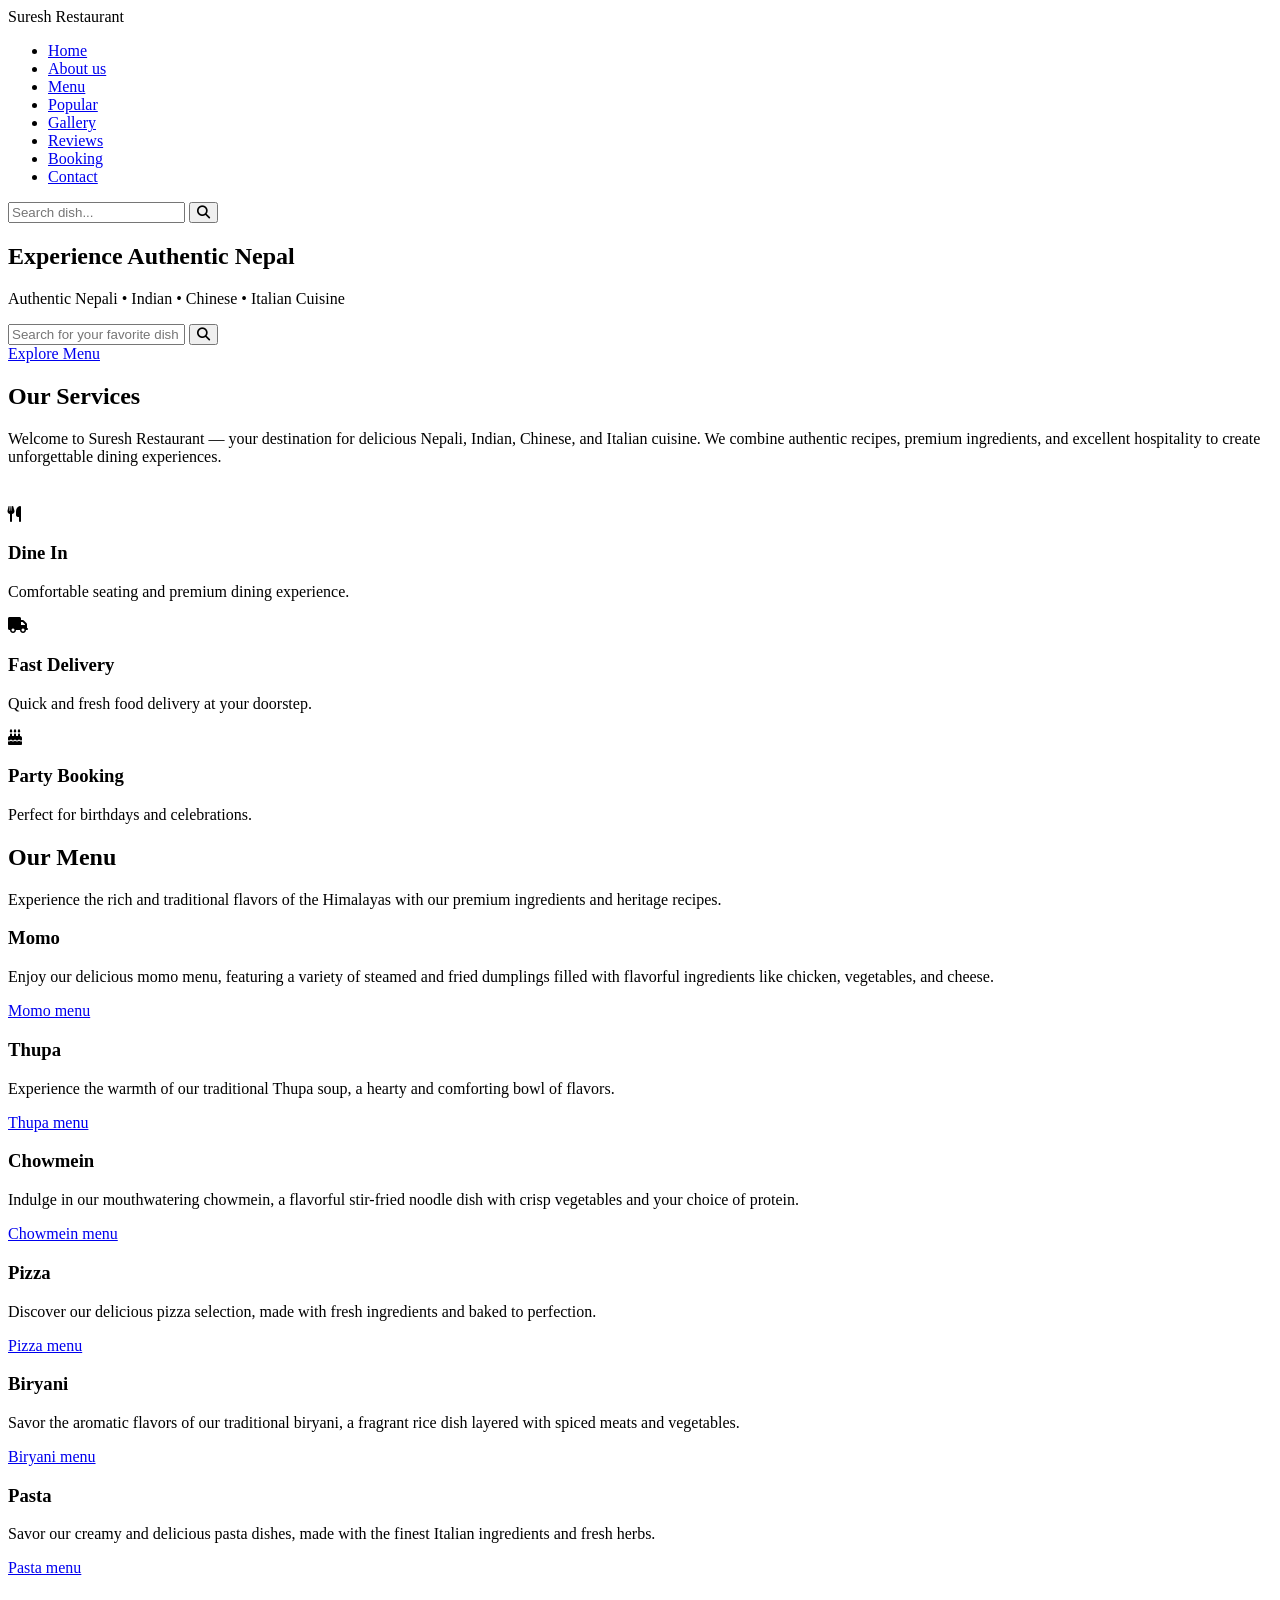
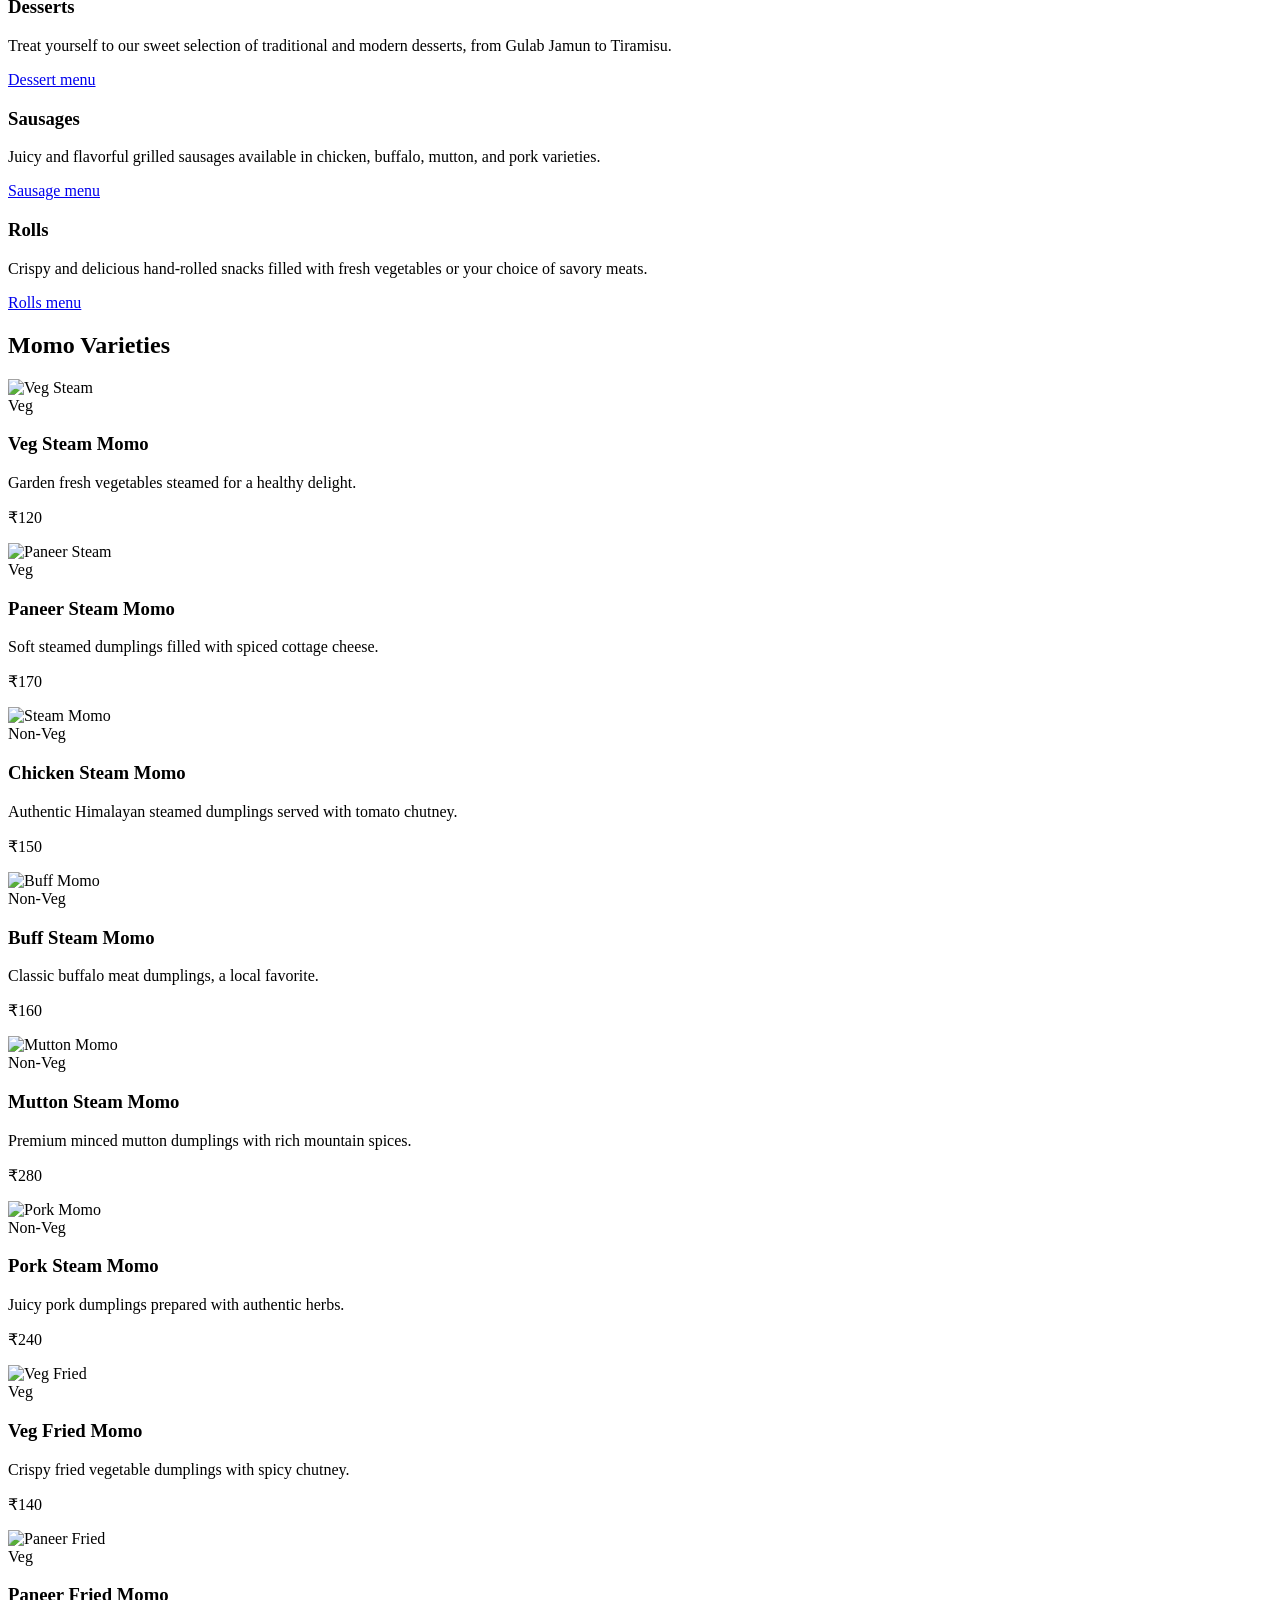
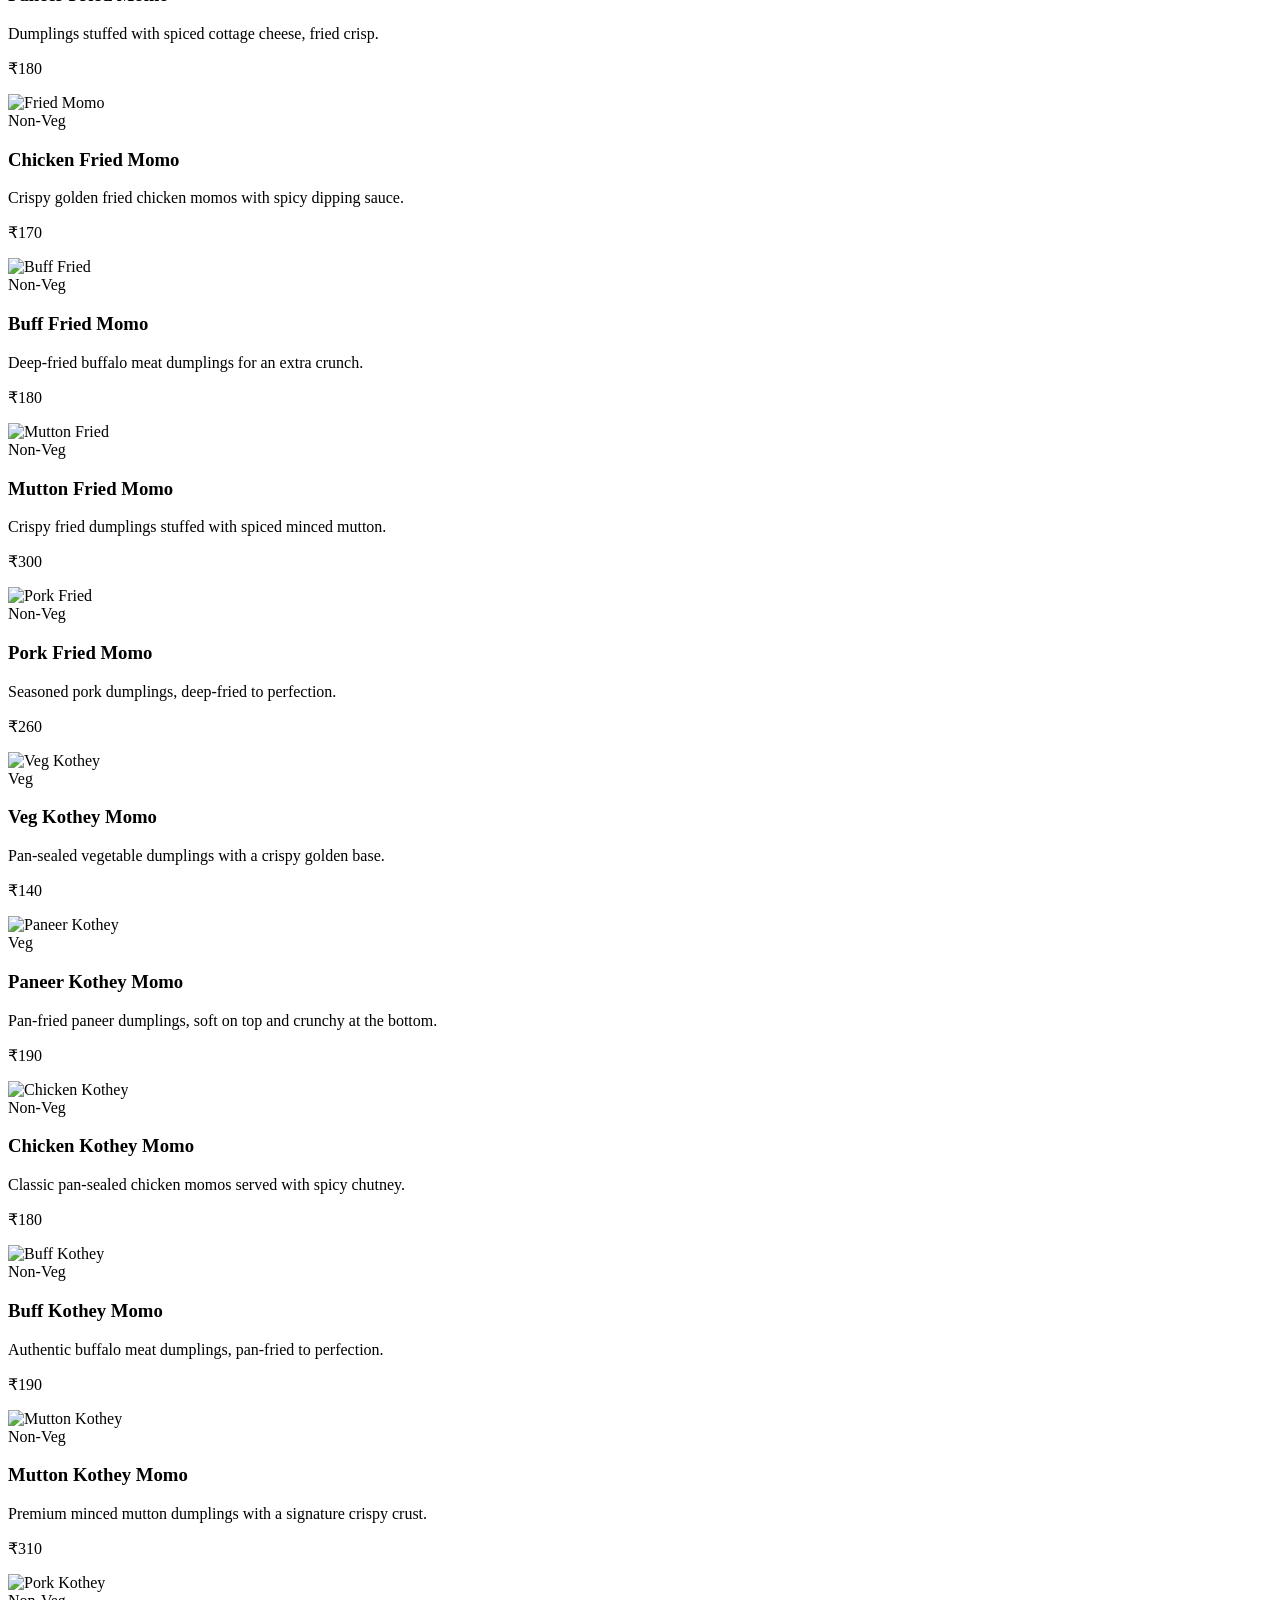
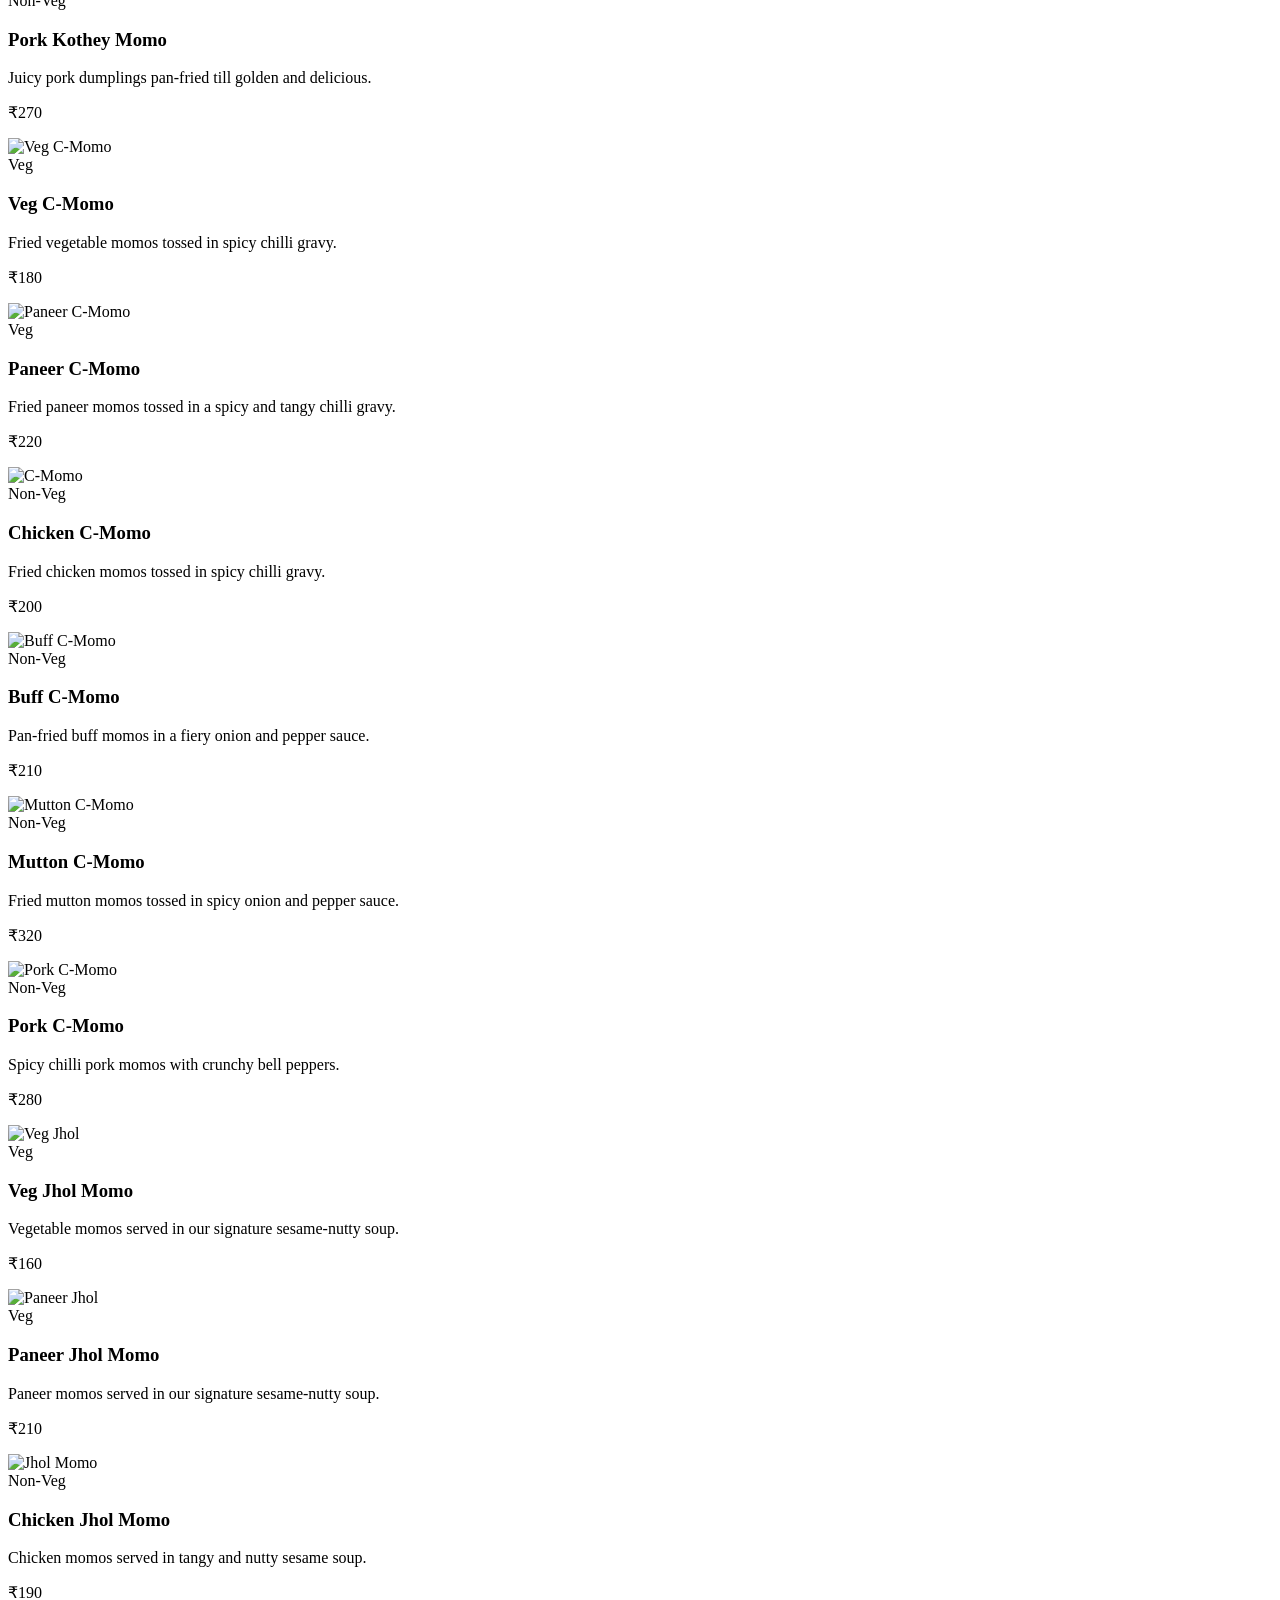
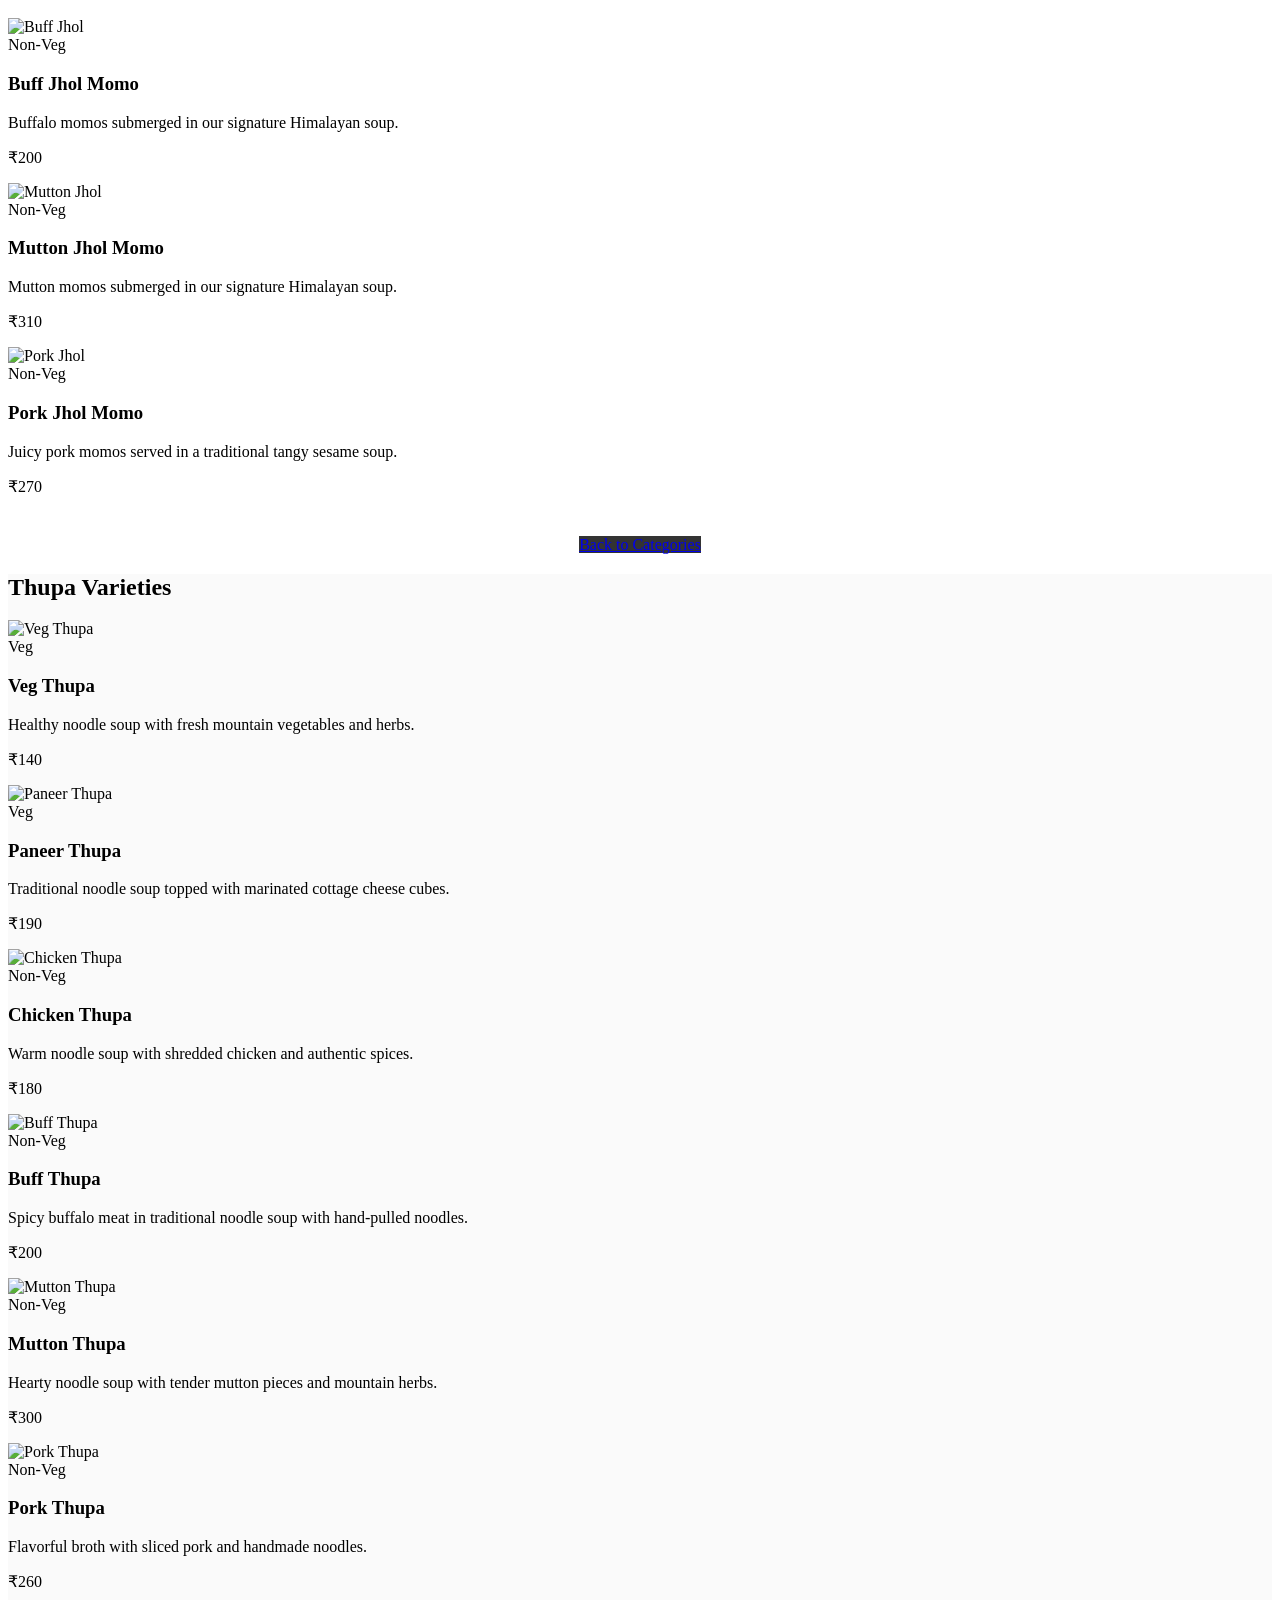
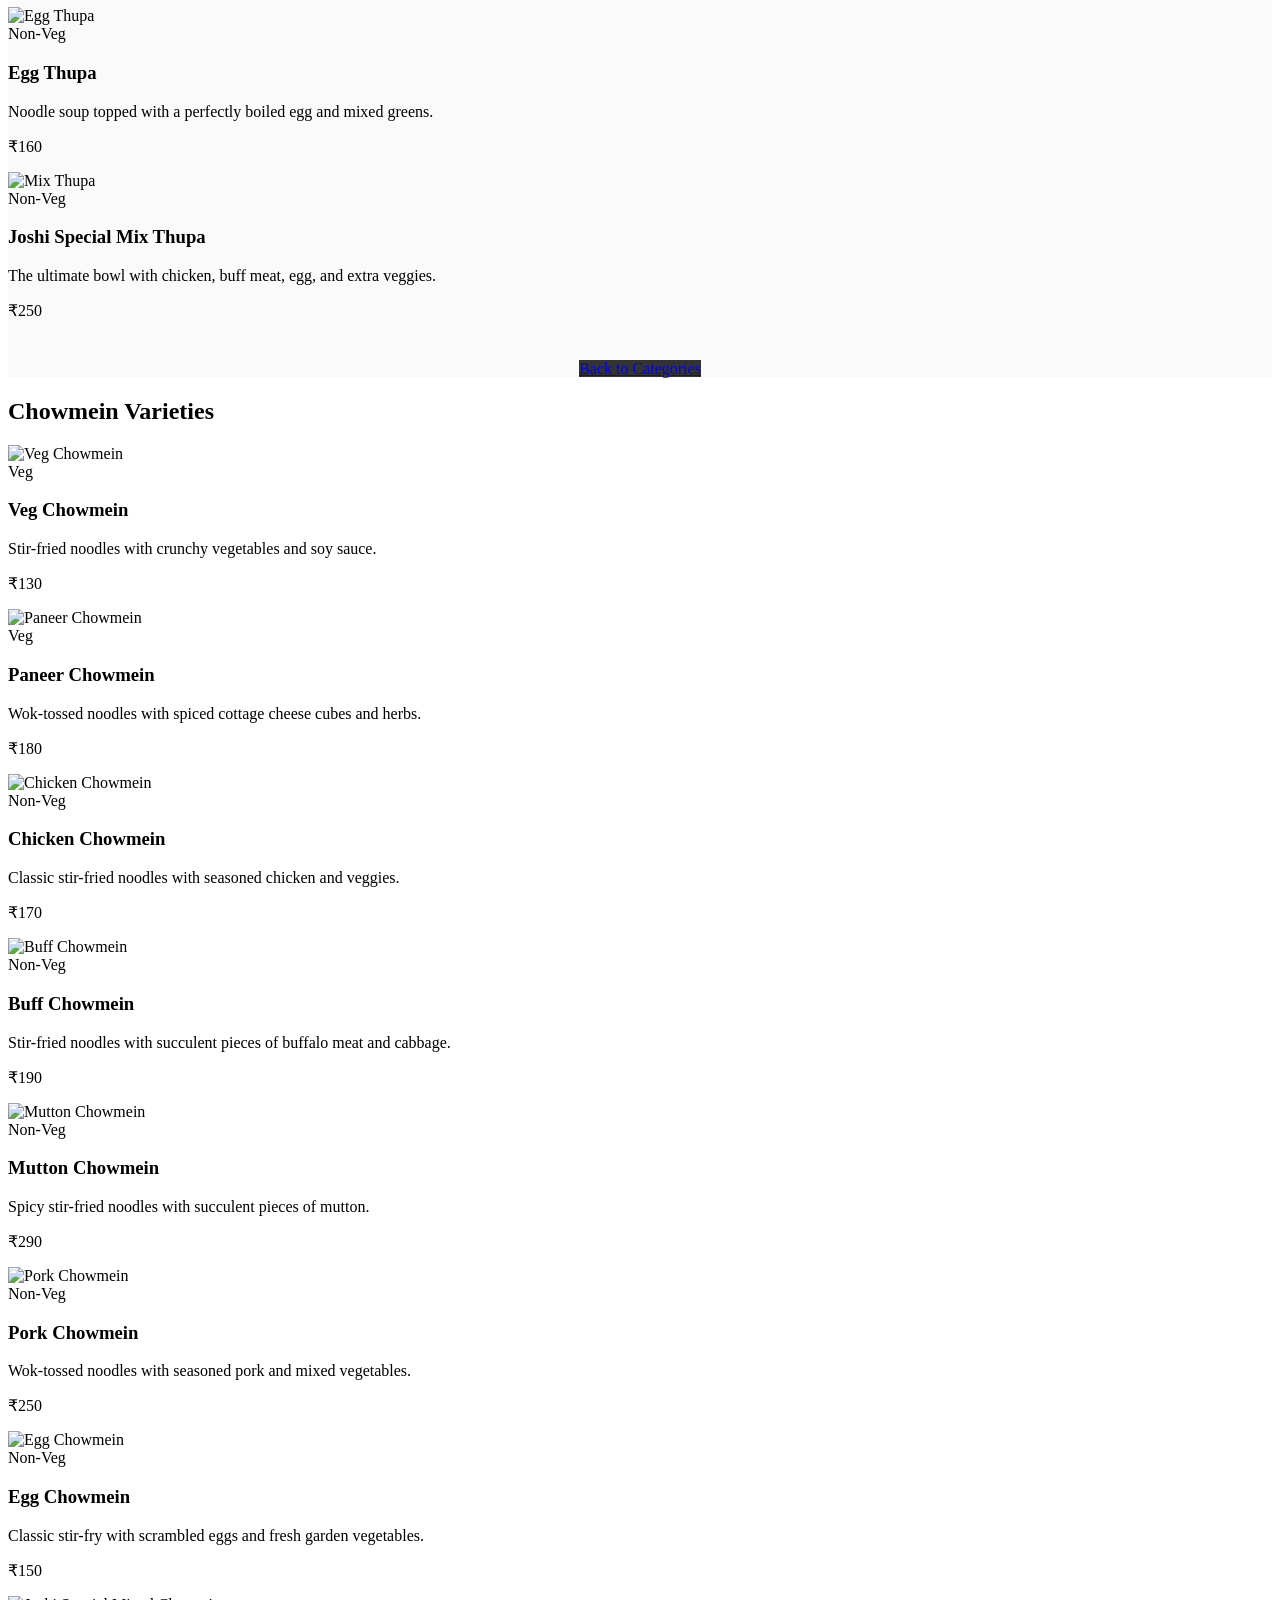
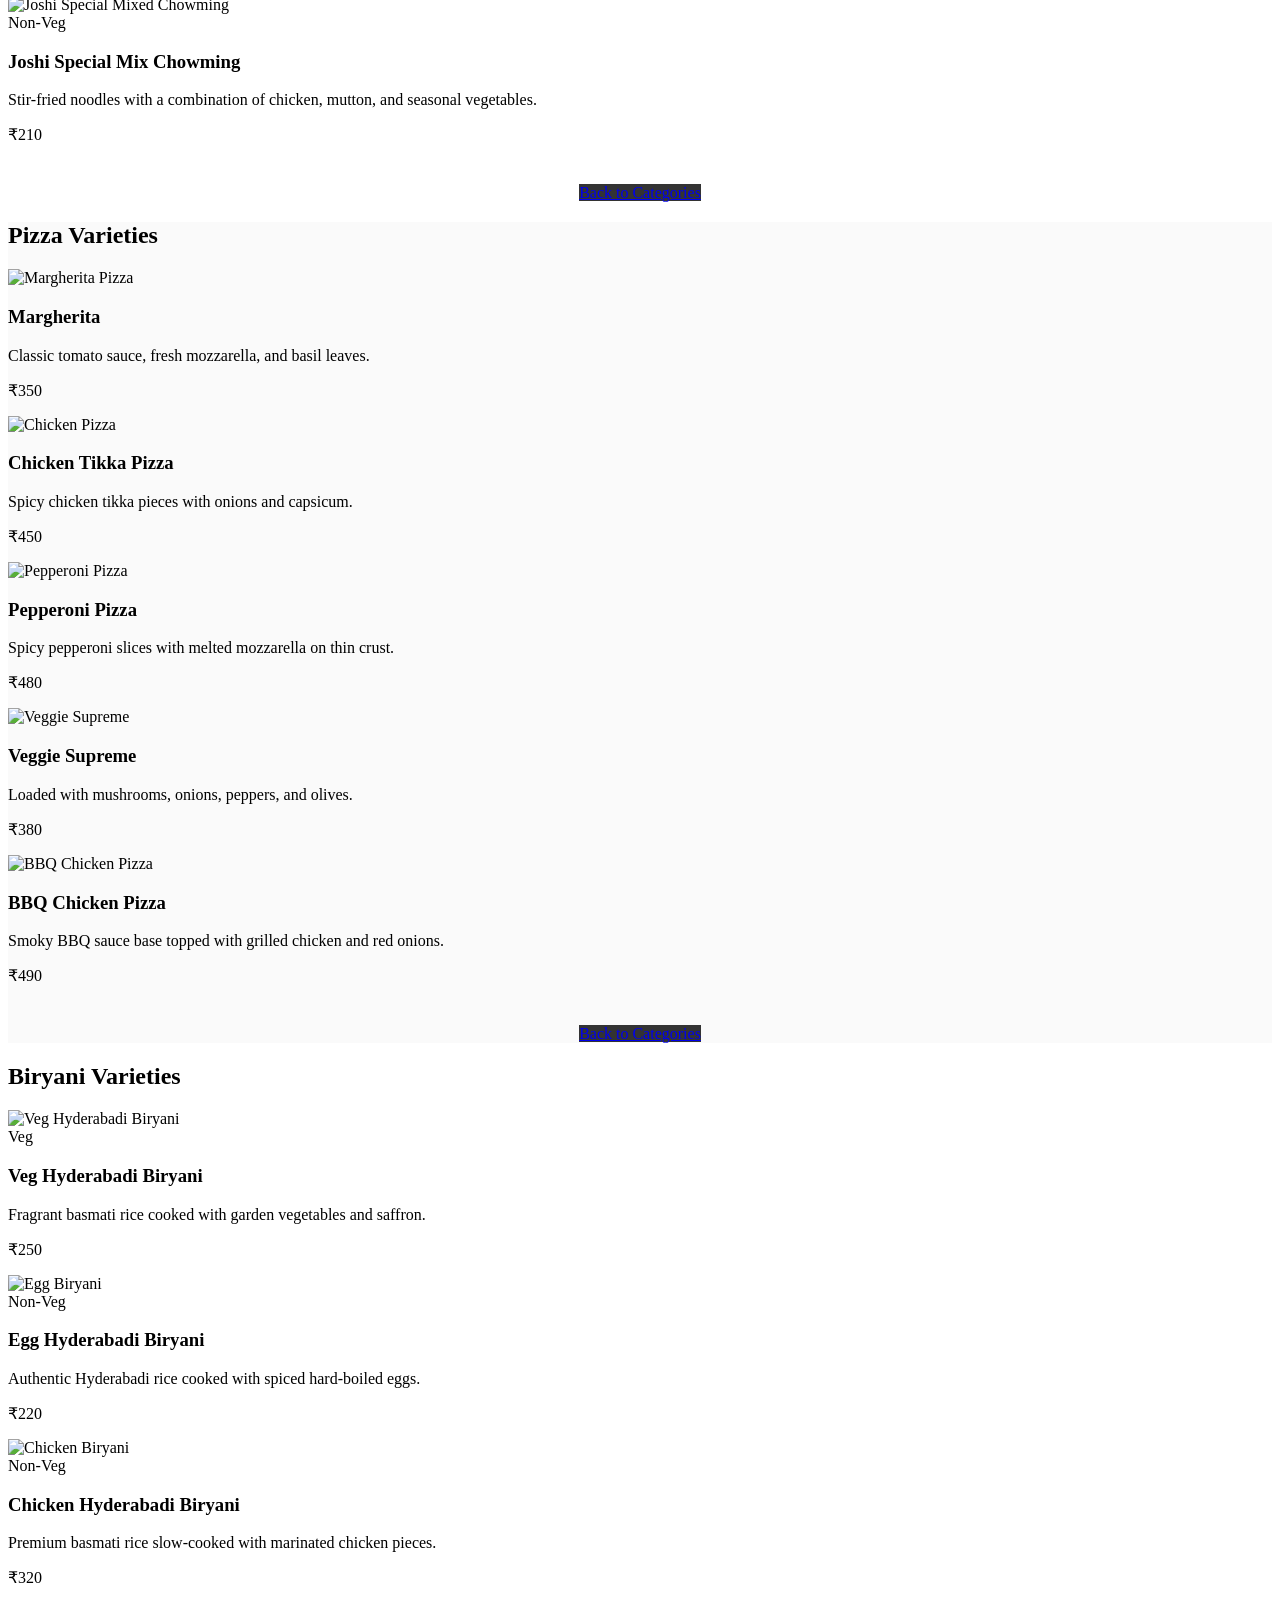
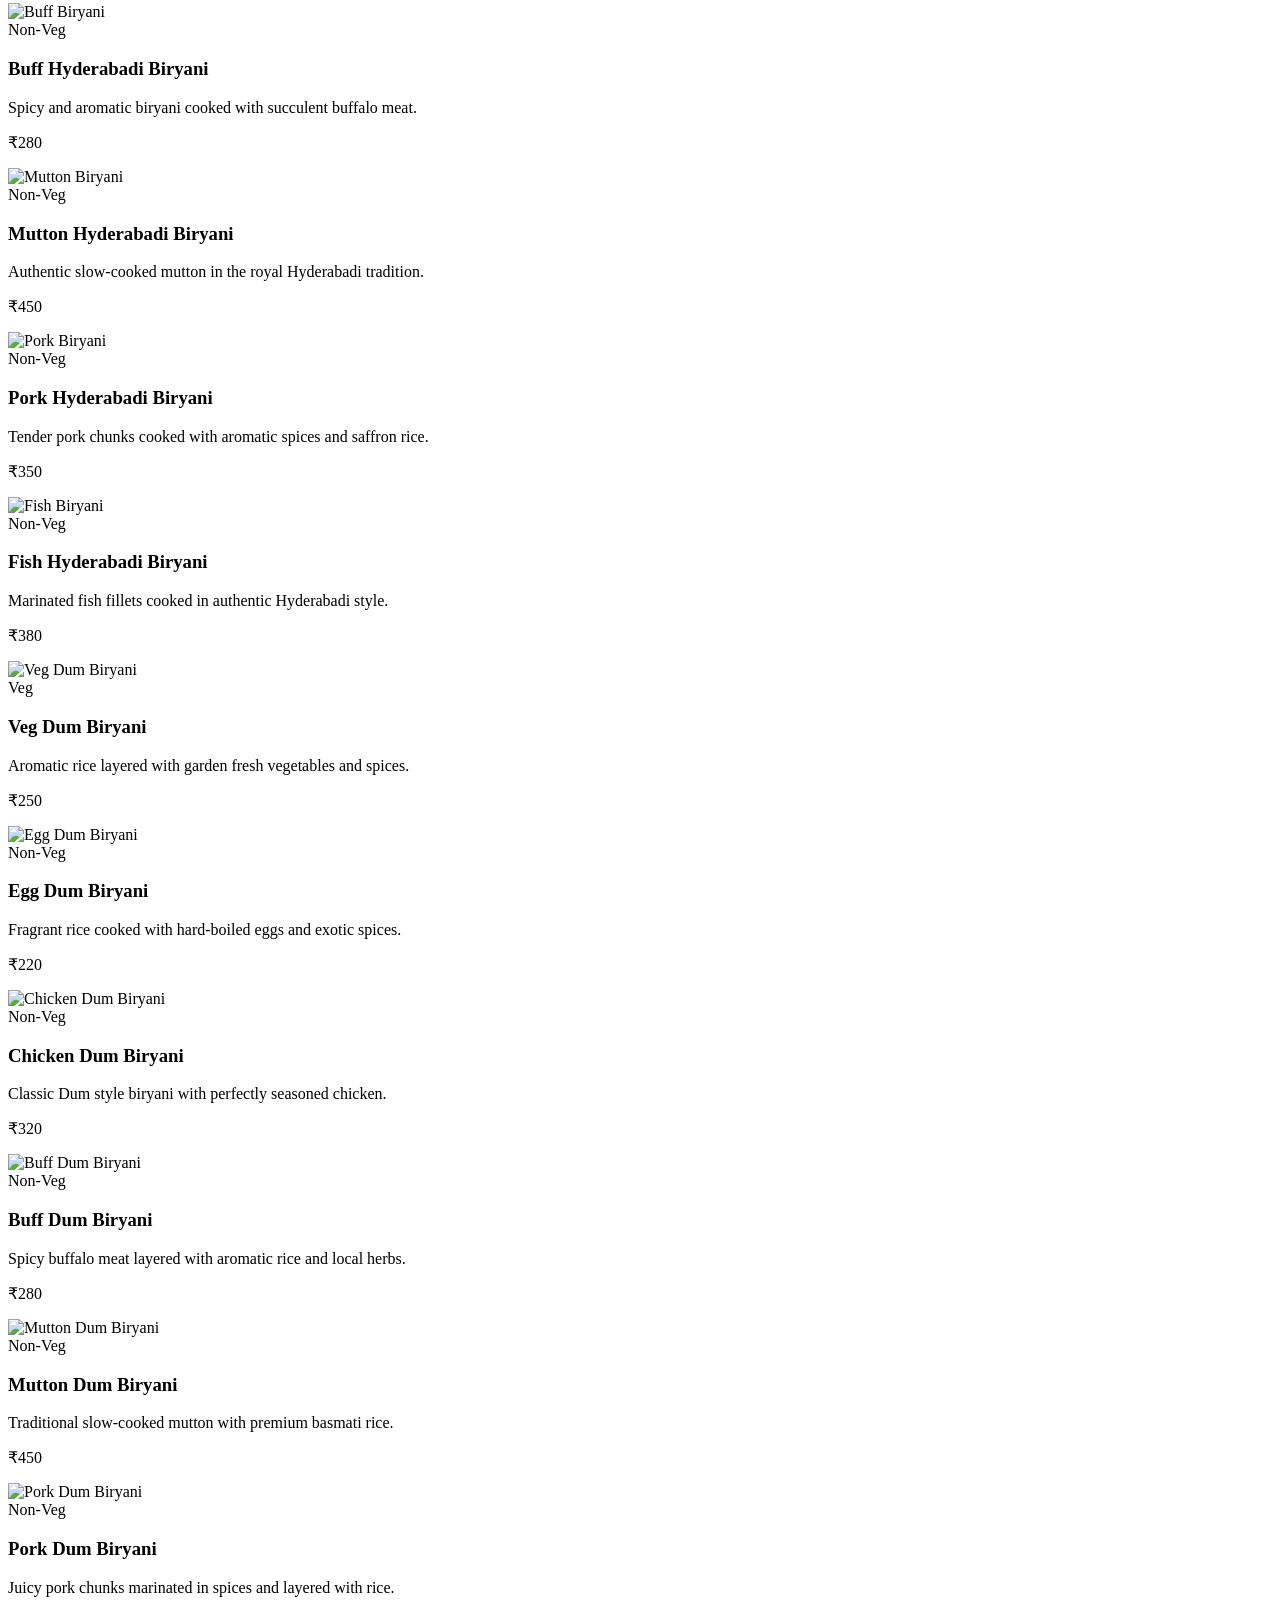
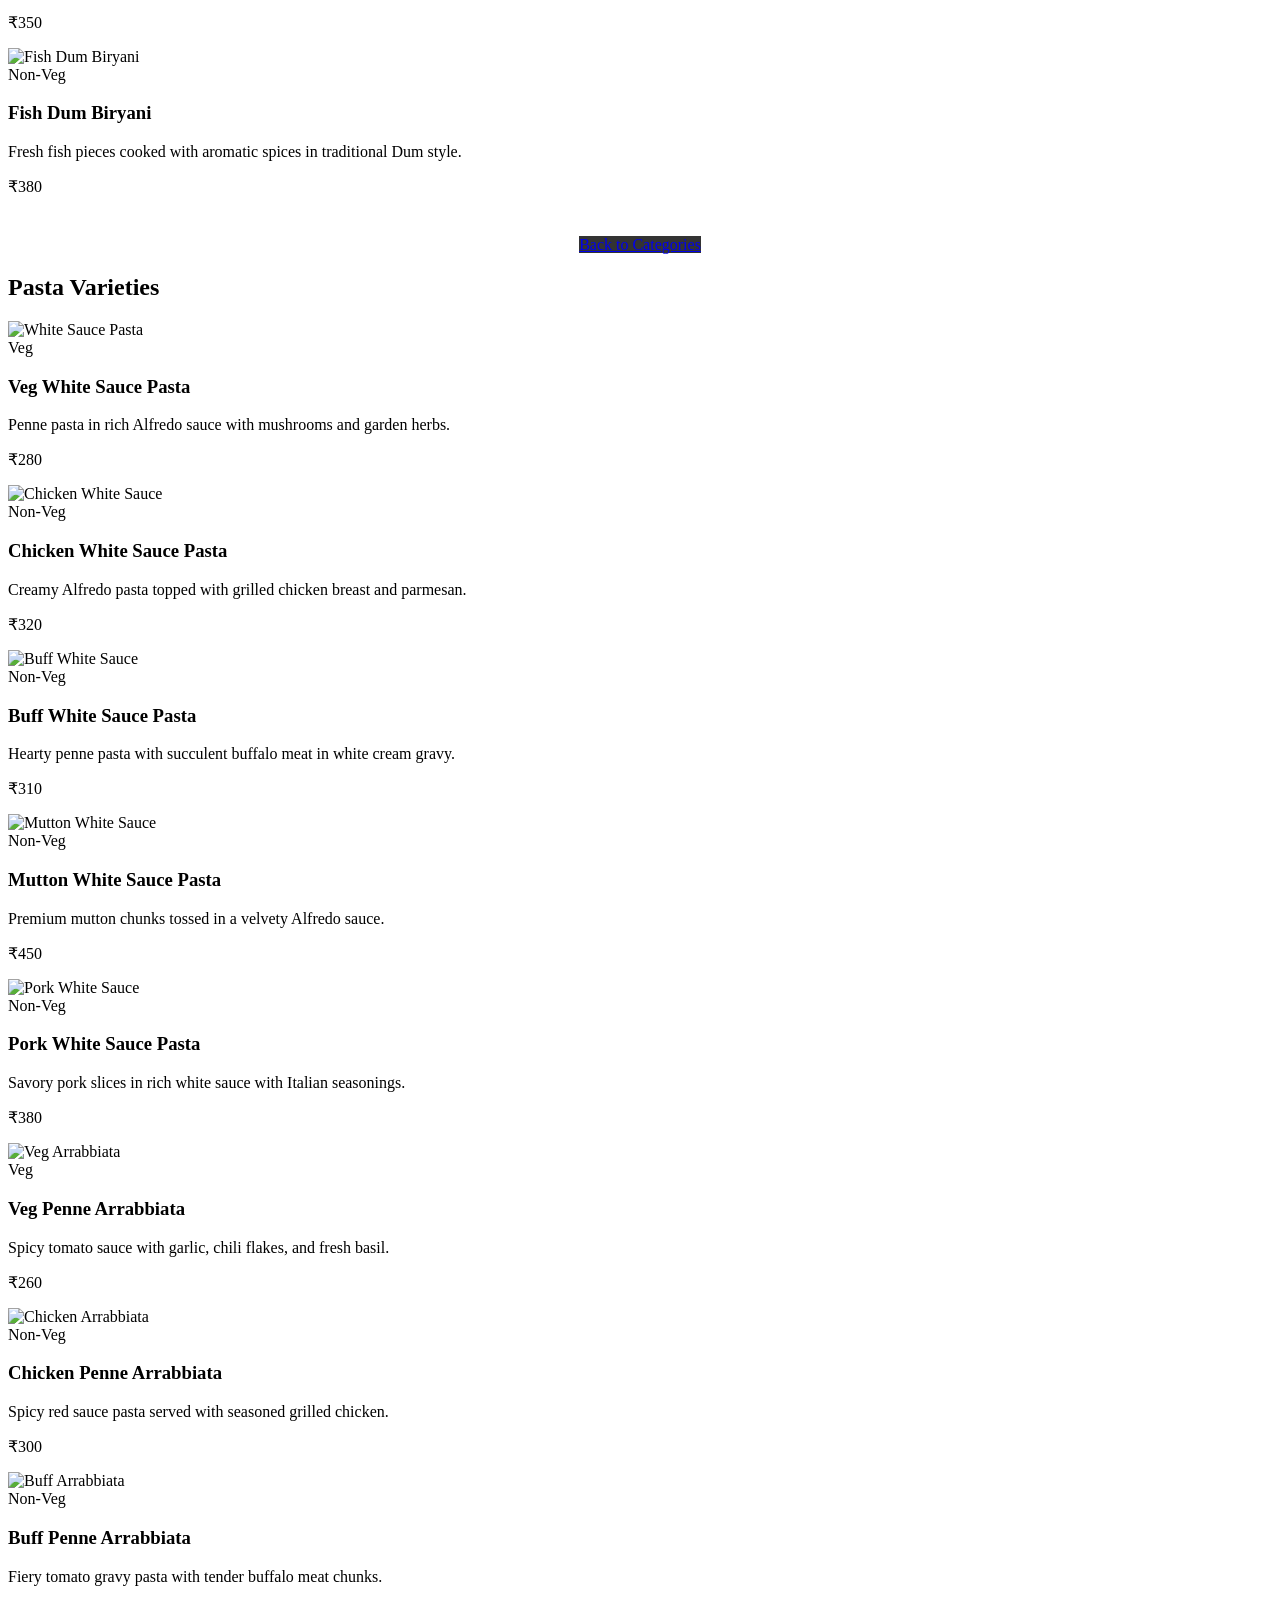
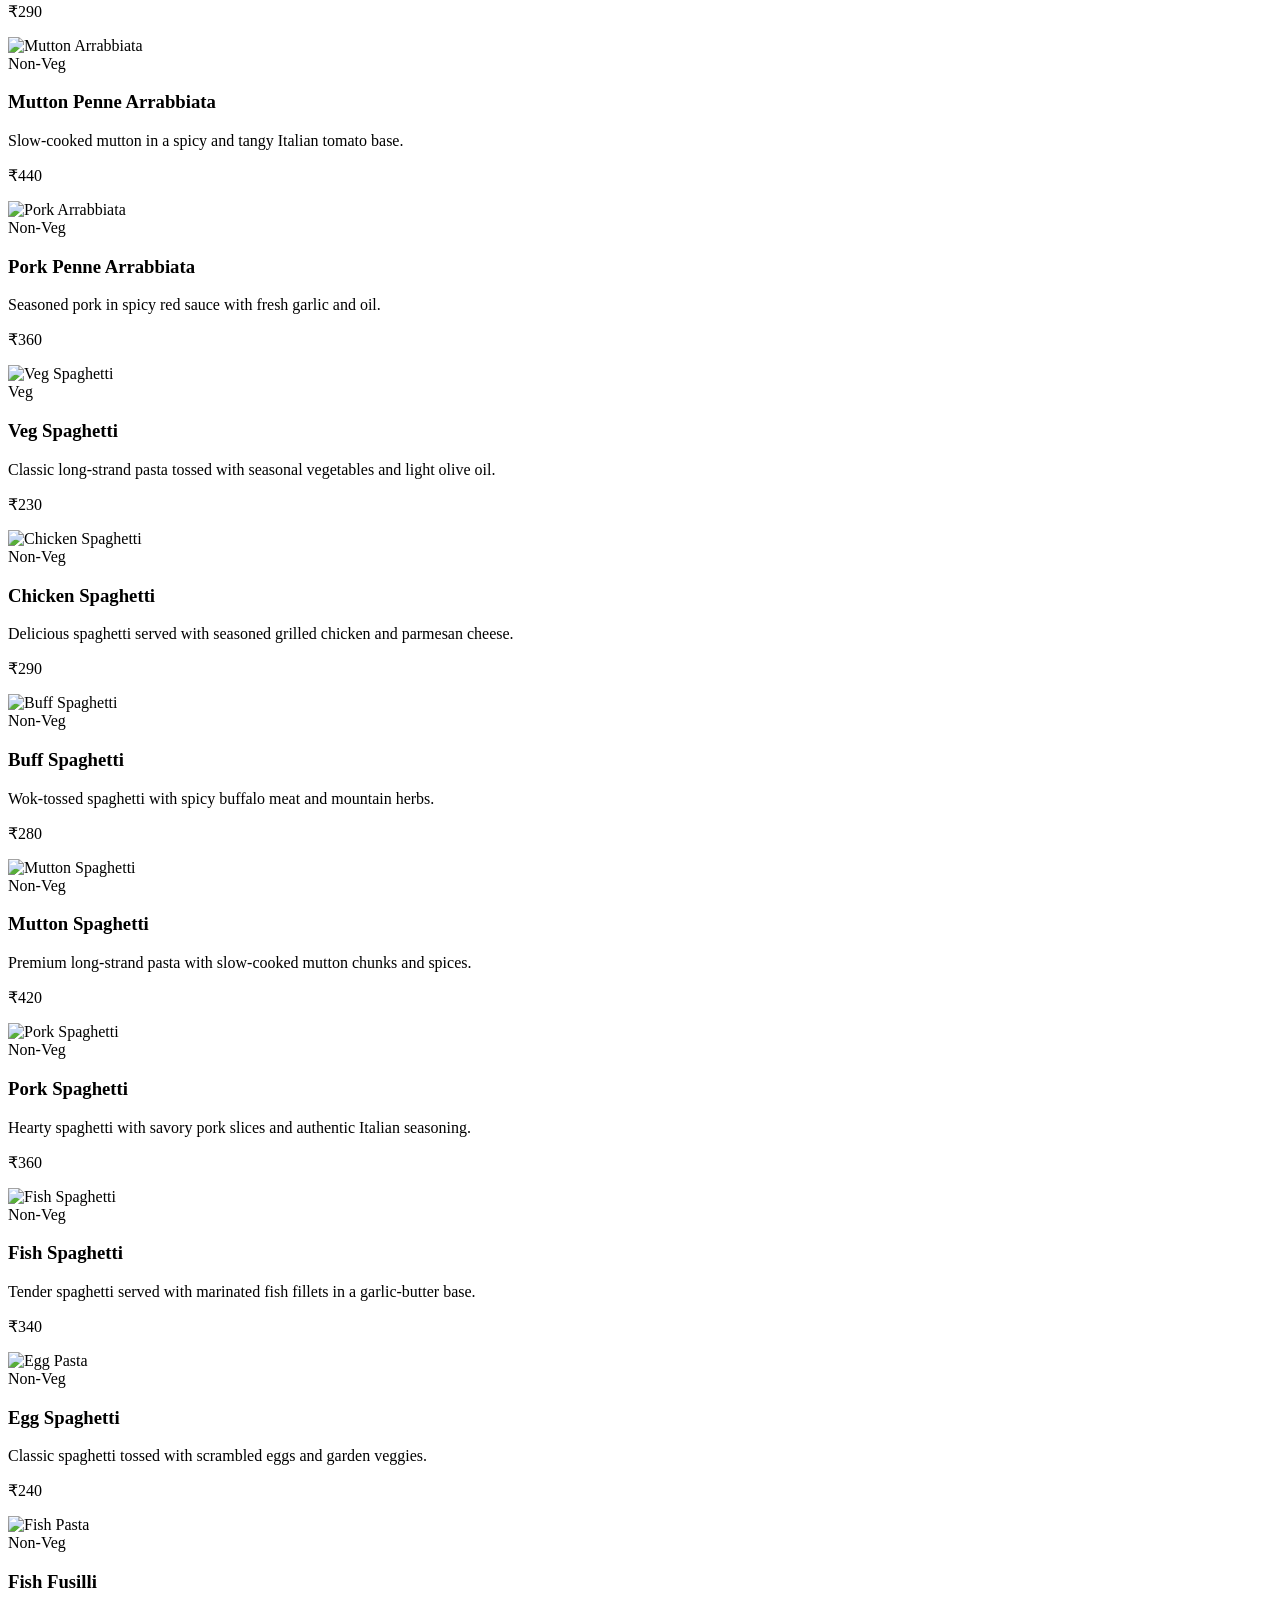
==== commit d81833e4: "name update" ====
--- a/index.html
+++ b/index.html
@@ -3,8 +3,8 @@
 <head>
 <meta charset="UTF-8">
 <meta name="viewport" content="width=device-width, initial-scale=1.0">
-<meta name="description" content="Joshi Restaurant - Authentic Nepali, Indian, Chinese, and Italian cuisine in Kathmandu. Experience traditional flavors with premium ingredients.">
-<title>Joshi Restaurant</title>
+<meta name="description" content="Suresh Restaurant - Authentic Nepali, Indian, Chinese, and Italian cuisine in Kathmandu. Experience traditional flavors with premium ingredients.">
+<title>Suresh Restaurant</title>
 <!-- GOOGLE FONTS -->
 <link rel="preconnect" href="https://fonts.googleapis.com">
 <link rel="preconnect" href="https://fonts.gstatic.com" crossorigin>
@@ -20,7 +20,7 @@
 <nav>
     <div class="nav-container">
         <div class="logo">
-            Joshi Restaurant
+            Suresh Restaurant
         </div>
         <ul>
             <li><a href="#">Home</a></li>
@@ -60,7 +60,7 @@
     <div class="container">
         <h2>Our Services</h2>
         <p class="about" style="margin-bottom: 40px;">
-            Welcome to Joshi Restaurant — your destination for delicious
+            Welcome to Suresh Restaurant — your destination for delicious
             Nepali, Indian, Chinese, and Italian cuisine.
             We combine authentic recipes, premium ingredients,
             and excellent hospitality to create unforgettable dining experiences.
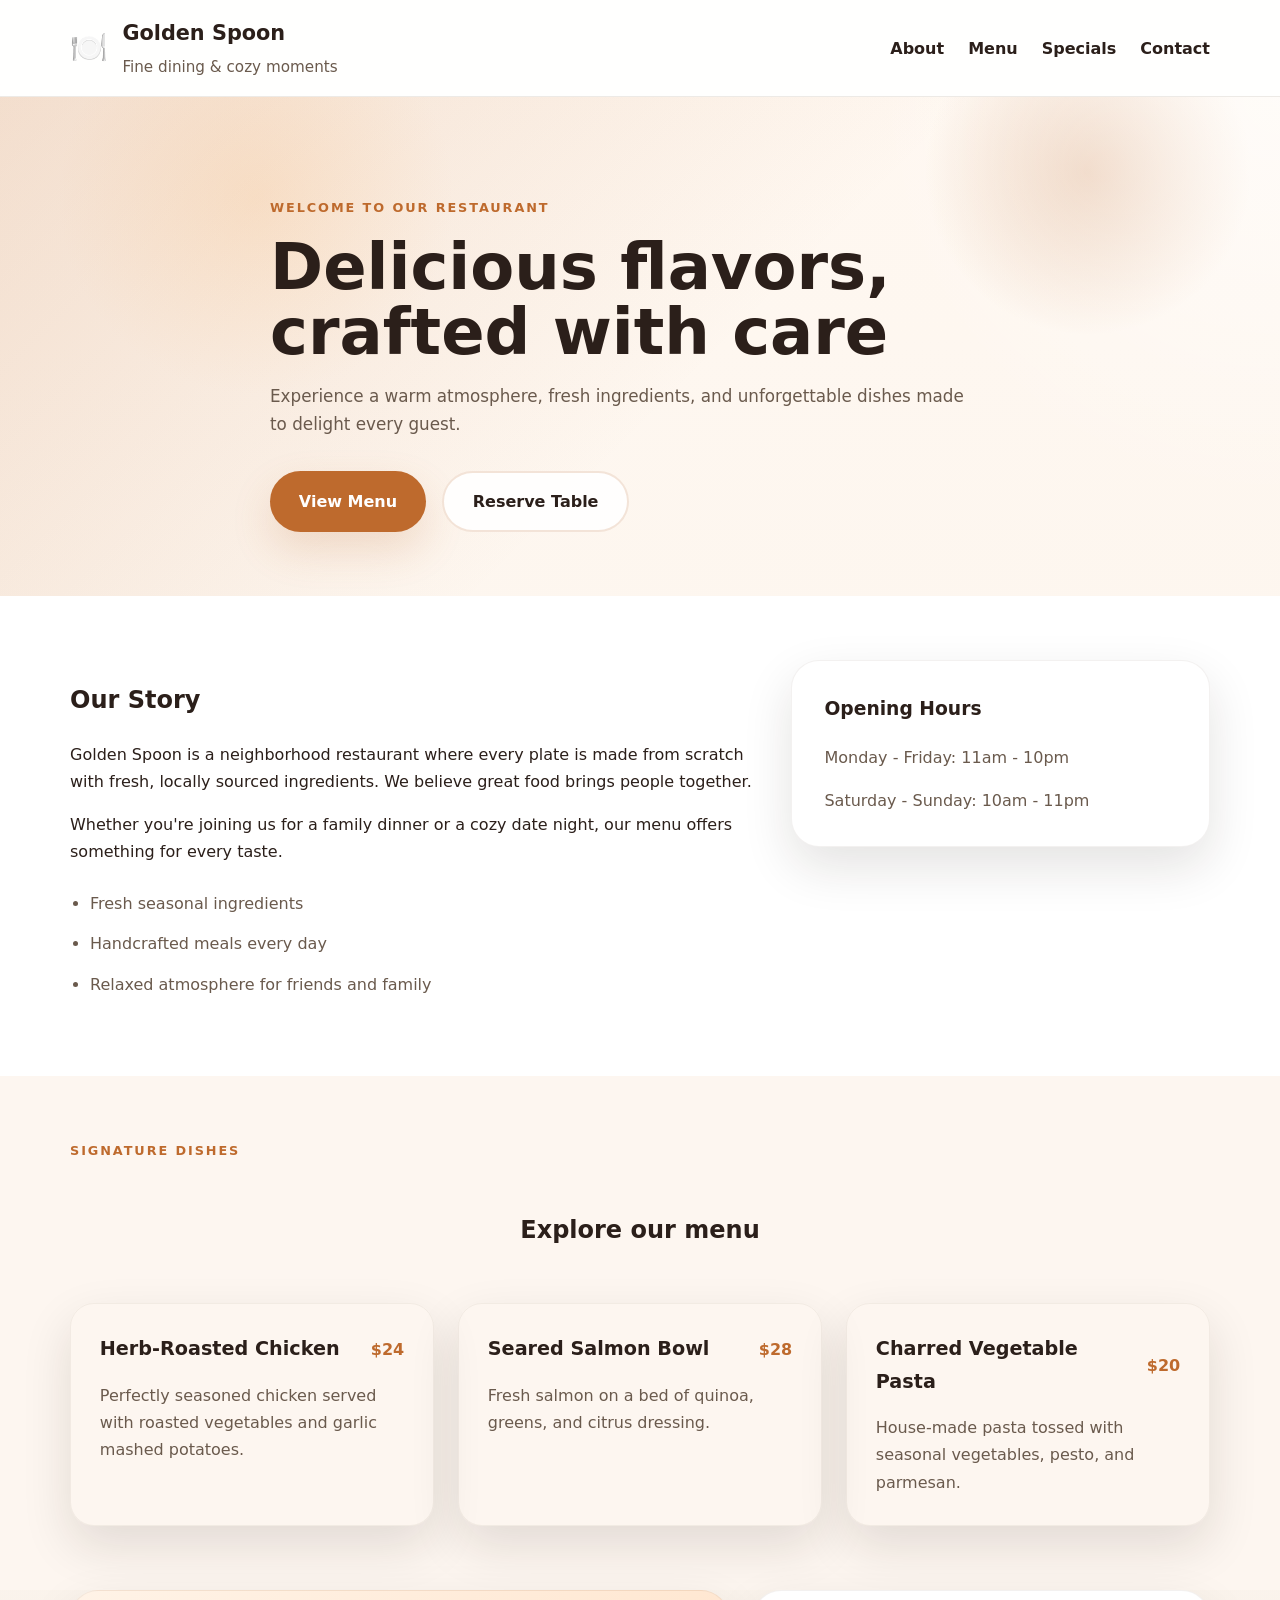
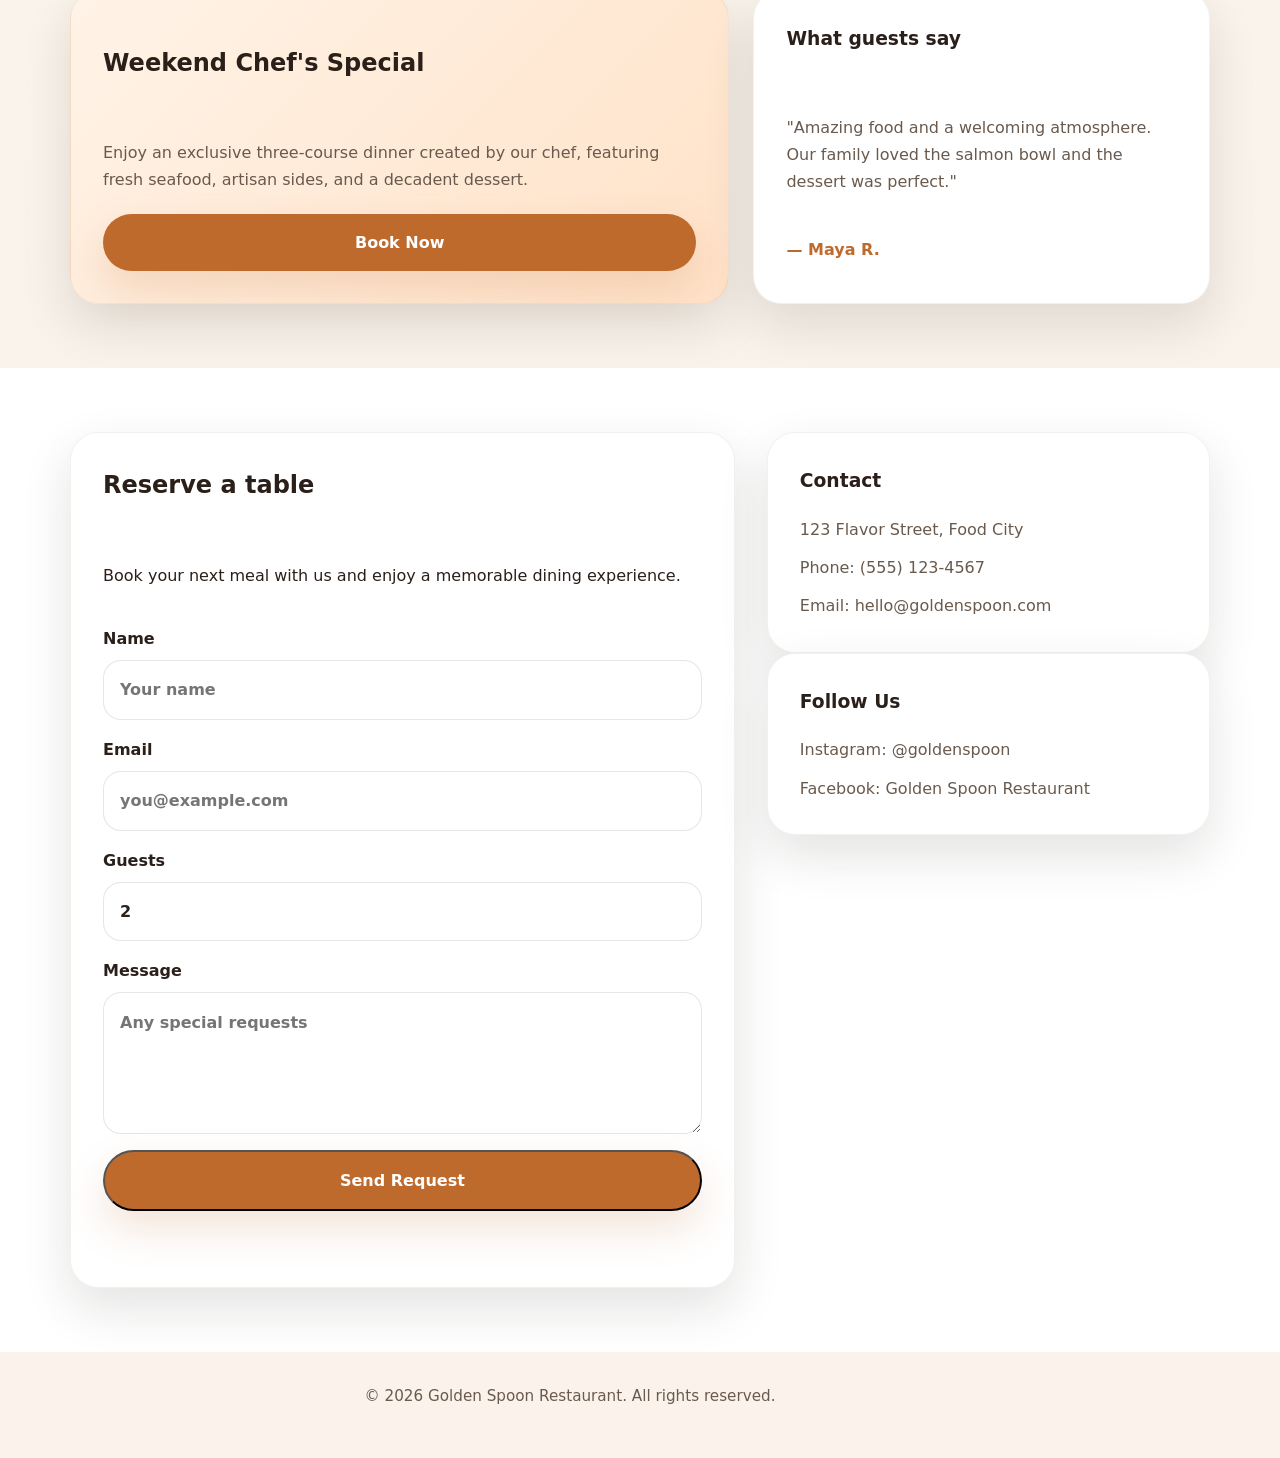
==== commit 38b7cdf9: "new update 20260701" ====
--- a/index.html
+++ b/index.html
@@ -1,1524 +1,156 @@
 <!DOCTYPE html>
 <html lang="en">
 <head>
-<meta charset="UTF-8">
-<meta name="viewport" content="width=device-width, initial-scale=1.0">
-<meta name="description" content="Suresh Restaurant - Authentic Nepali, Indian, Chinese, and Italian cuisine in Kathmandu. Experience traditional flavors with premium ingredients.">
-<title>Suresh Restaurant</title>
-<!-- GOOGLE FONTS -->
-<link rel="preconnect" href="https://fonts.googleapis.com">
-<link rel="preconnect" href="https://fonts.gstatic.com" crossorigin>
-<link href="https://fonts.googleapis.com/css2?family=Poppins:wght@300;400;500;600;700&display=swap" rel="stylesheet">
-<!-- FONT AWESOME -->
-<link rel="stylesheet"
-href="https://cdnjs.cloudflare.com/ajax/libs/font-awesome/6.5.1/css/all.min.css">
-<!-- CSS -->
-<link rel="stylesheet" href="style.css">
+    <meta charset="UTF-8">
+    <meta name="viewport" content="width=device-width, initial-scale=1.0">
+    <title>Golden Spoon Restaurant</title>
+    <link rel="stylesheet" href="style.css">
 </head>
 <body>
-<!-- NAVBAR -->
-<nav>
-    <div class="nav-container">
-        <div class="logo">
-            Suresh Restaurant
+    <header class="site-header">
+        <div class="container header-inner">
+            <div class="brand">
+                <span class="brand-mark">🍽️</span>
+                <div>
+                    <h1>Golden Spoon</h1>
+                    <p>Fine dining & cozy moments</p>
+                </div>
+            </div>
+            <nav class="main-nav">
+                <a href="#about">About</a>
+                <a href="#menu">Menu</a>
+                <a href="#specials">Specials</a>
+                <a href="#contact">Contact</a>
+            </nav>
         </div>
-        <ul>
-            <li><a href="#">Home</a></li>
-            <li><a href="#services">About us</a></li>
-            <li><a href="#menu">Menu</a></li>
-            <li><a href="#popular">Popular</a></li>
-            <li><a href="#gallery">Gallery</a></li>
-            <li><a href="#reviews">Reviews</a></li>
-            <li><a href="#booking">Booking</a></li>
-            <li><a href="#contact">Contact</a></li>
-        </ul>
-        <div class="search-container">
-            <input type="text" id="menuSearch" placeholder="Search dish...">
-            <button type="button"><i class="fa-solid fa-magnifying-glass"></i></button>
-        </div>
-    </div>
-</nav>
-<!-- HERO -->
-<section class="hero">
-    <div class="hero-content">
-        <h1>Experience Authentic Nepal</h1>
-        <p>
-            Authentic Nepali • Indian • Chinese • Italian Cuisine
-        </p>
-        <div class="search-container">
-            <input type="text" id="menuSearch" placeholder="Search for your favorite dish (e.g. Momo, Biryani)...">
-            <button type="button"><i class="fa-solid fa-magnifying-glass"></i></button>
-        </div>
-        <a href="#menu" class="btn">
-            Explore Menu
-        </a>
-    </div>
-</section>
+    </header>
 
-<!-- SERVICES -->
-<section id="services">
-    <div class="container">
-        <h2>Our Services</h2>
-        <p class="about" style="margin-bottom: 40px;">
-            Welcome to Suresh Restaurant — your destination for delicious
-            Nepali, Indian, Chinese, and Italian cuisine.
-            We combine authentic recipes, premium ingredients,
-            and excellent hospitality to create unforgettable dining experiences.
-        </p>
-        <div class="services">
-            <div class="service-box">
-                <i class="fa-solid fa-utensils"></i>
-                <h3>Dine In</h3>
-                <p>
-                    Comfortable seating and premium dining experience.
-                </p>
-            </div>
-            <div class="service-box">
-                <i class="fa-solid fa-truck"></i>
-                <h3>Fast Delivery</h3>
-                <p>
-                    Quick and fresh food delivery at your doorstep.
-                </p>
-            </div>
-            <div class="service-box">
-                <i class="fa-solid fa-cake-candles"></i>
-                <h3>Party Booking</h3>
-                <p>
-                    Perfect for birthdays and celebrations.
-                </p>
+    <section class="hero">
+        <div class="container hero-content">
+            <span class="eyebrow">Welcome to our restaurant</span>
+            <h2>Delicious flavors, crafted with care</h2>
+            <p>Experience a warm atmosphere, fresh ingredients, and unforgettable dishes made to delight every guest.</p>
+            <div class="hero-actions">
+                <a class="button button-primary" href="#menu">View Menu</a>
+                <a class="button button-secondary" href="#contact">Reserve Table</a>
             </div>
         </div>
-    </div>
-</section>
+    </section>
 
-<!-- MENU -->
-<section id="menu">
-    <div class="container">
-        <h2>Our Menu</h2>
-        <p class="menu-description">
-           Experience the rich and traditional flavors of the Himalayas with our 
-           premium ingredients and heritage recipes.
-        </p>
-        <div class="grid">
-            <div class="card">
-                <div class="card-content">
-                    <h3>Momo</h3>
-                    <p>
-                        Enjoy our delicious momo menu, featuring a variety of
-                        steamed and fried dumplings filled with flavorful
-                        ingredients like chicken, vegetables, and cheese.
-                    </p>
-                    <a href="#momo-menu" class="btn">Momo menu</a>
+    <main>
+        <section id="about" class="section section-about">
+            <div class="container section-grid">
+                <div>
+                    <h2>Our Story</h2>
+                    <p>Golden Spoon is a neighborhood restaurant where every plate is made from scratch with fresh, locally sourced ingredients. We believe great food brings people together.</p>
+                    <p>Whether you're joining us for a family dinner or a cozy date night, our menu offers something for every taste.</p>
+                    <ul class="feature-list">
+                        <li>Fresh seasonal ingredients</li>
+                        <li>Handcrafted meals every day</li>
+                        <li>Relaxed atmosphere for friends and family</li>
+                    </ul>
+                </div>
+                <div class="info-card">
+                    <h3>Opening Hours</h3>
+                    <p>Monday - Friday: 11am - 10pm</p>
+                    <p>Saturday - Sunday: 10am - 11pm</p>
                 </div>
             </div>
-            <div class="card">
-                <div class="card-content">
-                    <h3>Thupa</h3>
-                    <p>
-                        Experience the warmth of our traditional Thupa soup, a hearty and comforting bowl of flavors.
-                    </p>
-                    <a href="#thupa-menu" class="btn">Thupa menu</a>
+        </section>
+
+        <section id="menu" class="section section-menu">
+            <div class="container">
+                <div class="section-heading">
+                    <span class="eyebrow">Signature dishes</span>
+                    <h2>Explore our menu</h2>
+                </div>
+                <div class="menu-grid">
+                    <article class="menu-card">
+                        <div class="menu-top">
+                            <h3>Herb-Roasted Chicken</h3>
+                            <span class="price">$24</span>
+                        </div>
+                        <p>Perfectly seasoned chicken served with roasted vegetables and garlic mashed potatoes.</p>
+                    </article>
+                    <article class="menu-card">
+                        <div class="menu-top">
+                            <h3>Seared Salmon Bowl</h3>
+                            <span class="price">$28</span>
+                        </div>
+                        <p>Fresh salmon on a bed of quinoa, greens, and citrus dressing.</p>
+                    </article>
+                    <article class="menu-card">
+                        <div class="menu-top">
+                            <h3>Charred Vegetable Pasta</h3>
+                            <span class="price">$20</span>
+                        </div>
+                        <p>House-made pasta tossed with seasonal vegetables, pesto, and parmesan.</p>
+                    </article>
                 </div>
             </div>
-            <div class="card">
-                <div class="card-content">
-                    <h3>Chowmein</h3>
-                    <p>
-                        Indulge in our mouthwatering chowmein, a flavorful stir-fried noodle dish with crisp vegetables and your choice of protein.
-                    </p>
-                    <a href="#chowmein-menu" class="btn">Chowmein menu</a>
+        </section>
+
+        <section id="specials" class="section section-specials">
+            <div class="container specials-grid">
+                <div class="specials-card">
+                    <h2>Weekend Chef's Special</h2>
+                    <p>Enjoy an exclusive three-course dinner created by our chef, featuring fresh seafood, artisan sides, and a decadent dessert.</p>
+                    <a class="button button-primary" href="#contact">Book Now</a>
+                </div>
+                <div class="testimonials-card">
+                    <h3>What guests say</h3>
+                    <p>"Amazing food and a welcoming atmosphere. Our family loved the salmon bowl and the dessert was perfect."</p>
+                    <span class="testimonial-author">— Maya R.</span>
                 </div>
             </div>
-            <div class="card">
-                <div class="card-content">
-                    <h3>Pizza</h3>
-                    <p>
-                        Discover our delicious pizza selection, made with fresh ingredients and baked to perfection.
-                    </p>
-                    <a href="#pizza-menu" class="btn">Pizza menu</a>
+        </section>
+    </main>
+
+    <section id="contact" class="section section-contact">
+        <div class="container contact-grid">
+            <div class="contact-card">
+                <h2>Reserve a table</h2>
+                <p>Book your next meal with us and enjoy a memorable dining experience.</p>
+                <form id="reservation-form" class="contact-form">
+                    <label>
+                        Name
+                        <input type="text" name="name" placeholder="Your name" required>
+                    </label>
+                    <label>
+                        Email
+                        <input type="email" name="email" placeholder="you@example.com" required>
+                    </label>
+                    <label>
+                        Guests
+                        <input type="number" name="guests" min="1" max="12" value="2" required>
+                    </label>
+                    <label>
+                        Message
+                        <textarea name="request" rows="4" placeholder="Any special requests"></textarea>
+                    </label>
+                    <button type="submit" class="button button-primary">Send Request</button>
+                    <p id="reservation-message" class="form-message" aria-live="polite"></p>
+                </form>
+            </div>
+            <div class="contact-info">
+                <div class="info-block">
+                    <h3>Contact</h3>
+                    <p>123 Flavor Street, Food City</p>
+                    <p>Phone: (555) 123-4567</p>
+                    <p>Email: hello@goldenspoon.com</p>
                 </div>
-            </div>
-            <div class="card">
-                <div class="card-content">
-                    <h3>Biryani</h3>
-                    <p>
-                        Savor the aromatic flavors of our traditional biryani, a fragrant rice dish layered with spiced meats and vegetables.
-                    </p>
-                    <a href="#biryani-menu" class="btn">Biryani menu</a>
-                </div>
-            </div>
-            <div class="card">
-                <div class="card-content">
-                    <h3>Pasta</h3>
-                    <p>
-                        Savor our creamy and delicious pasta dishes, made with the finest Italian ingredients and fresh herbs.
-                    </p>
-                    <a href="#pasta-menu" class="btn">Pasta menu</a>
-                </div>
-            </div>
-            <div class="card">
-                <div class="card-content">
-                    <h3>Desserts</h3>
-                    <p>
-                        Treat yourself to our sweet selection of traditional and modern desserts, from Gulab Jamun to Tiramisu.
-                    </p>
-                    <a href="#desserts-menu" class="btn">Dessert menu</a>
-                </div>
-            </div>
-            <div class="card">
-                <div class="card-content">
-                    <h3>Sausages</h3>
-                    <p>
-                        Juicy and flavorful grilled sausages available in chicken, buffalo, mutton, and pork varieties.
-                    </p>
-                    <a href="#sausage-menu" class="btn">Sausage menu</a>
-                </div>
-            </div>
-            <div class="card">
-                <div class="card-content">
-                    <h3>Rolls</h3>
-                    <p>
-                        Crispy and delicious hand-rolled snacks filled with fresh vegetables or your choice of savory meats.
-                    </p>
-                    <a href="#rolls-menu" class="btn">Rolls menu</a>
-                </div>
-            </div>
-     </div>
-</section>
-
-<!-- DETAILED MOMO MENU -->
-<section id="momo-menu" style="background: #fff;">
-    <div class="container">
-        <h2>Momo Varieties</h2>
-        <div class="grid">
-            <!-- STEAM MOMO SECTION -->
-            <div class="card">
-                <img loading="lazy" src="https://images.unsplash.com/photo-1534422298391-e4f8c170db06?auto=format&fit=crop&w=800&q=80" alt="Veg Steam">
-                <div class="card-content">
-                    <span class="badge veg">Veg</span>
-                    <h3>Veg Steam Momo</h3>
-                    <p>Garden fresh vegetables steamed for a healthy delight.</p>
-                    <p class="price">₹120</p>
-                </div>
-            </div>
-            <div class="card">
-                <img loading="lazy" src="https://images.unsplash.com/photo-1625220194771-7ebdea0b70b9?auto=format&fit=crop&w=800&q=80" alt="Paneer Steam">
-                <div class="card-content">
-                    <span class="badge veg">Veg</span>
-                    <h3>Paneer Steam Momo</h3>
-                    <p>Soft steamed dumplings filled with spiced cottage cheese.</p>
-                    <p class="price">₹170</p>
-                </div>
-            </div>
-            <div class="card">
-                <img loading="lazy" src="https://images.unsplash.com/photo-1625220194771-7ebdea0b70b9?auto=format&fit=crop&w=800&q=80" alt="Steam Momo">
-                <div class="card-content">
-                    <span class="badge non-veg">Non-Veg</span>
-                    <h3>Chicken Steam Momo</h3>
-                    <p>Authentic Himalayan steamed dumplings served with tomato chutney.</p>
-                    <p class="price">₹150</p>
-                </div>
-            </div>
-            <div class="card">
-                <img loading="lazy" src="https://images.unsplash.com/photo-1534422298391-e4f8c170db06?auto=format&fit=crop&w=800&q=80" alt="Buff Momo">
-                <div class="card-content">
-                    <span class="badge non-veg">Non-Veg</span>
-                    <h3>Buff Steam Momo</h3>
-                    <p>Classic buffalo meat dumplings, a local favorite.</p>
-                    <p class="price">₹160</p>
-                </div>
-            </div>
-            <div class="card">
-                <img loading="lazy" src="https://images.unsplash.com/photo-1635363638580-c2809d049eee?auto=format&fit=crop&w=800&q=80" alt="Mutton Momo">
-                <div class="card-content">
-                    <span class="badge non-veg">Non-Veg</span>
-                    <h3>Mutton Steam Momo</h3>
-                    <p>Premium minced mutton dumplings with rich mountain spices.</p>
-                    <p class="price">₹280</p>
-                </div>
-            </div>
-            <div class="card">
-                <img loading="lazy" src="https://images.unsplash.com/photo-1625220194771-7ebdea0b70b9?auto=format&fit=crop&w=800&q=80" alt="Pork Momo">
-                <div class="card-content">
-                    <span class="badge non-veg">Non-Veg</span>
-                    <h3>Pork Steam Momo</h3>
-                    <p>Juicy pork dumplings prepared with authentic herbs.</p>
-                    <p class="price">₹240</p>
-                </div>
-            </div>
-
-            <!-- FRIED MOMO SECTION -->
-            <div class="card">
-                <img loading="lazy" src="https://images.unsplash.com/photo-1534422298391-e4f8c170db06?auto=format&fit=crop&w=800&q=80" alt="Veg Fried">
-                <div class="card-content">
-                    <span class="badge veg">Veg</span>
-                    <h3>Veg Fried Momo</h3>
-                    <p>Crispy fried vegetable dumplings with spicy chutney.</p>
-                    <p class="price">₹140</p>
-                </div>
-            </div>
-            <div class="card">
-                <img loading="lazy" src="https://images.unsplash.com/photo-1625220194771-7ebdea0b70b9?auto=format&fit=crop&w=800&q=80" alt="Paneer Fried">
-                <div class="card-content">
-                    <span class="badge veg">Veg</span>
-                    <h3>Paneer Fried Momo</h3>
-                    <p>Dumplings stuffed with spiced cottage cheese, fried crisp.</p>
-                    <p class="price">₹180</p>
-                </div>
-            </div>
-            <div class="card">
-                <img loading="lazy" src="https://images.unsplash.com/photo-1534422298391-e4f8c170db06?auto=format&fit=crop&w=800&q=80" alt="Fried Momo">
-                <div class="card-content">
-                    <span class="badge non-veg">Non-Veg</span>
-                    <h3>Chicken Fried Momo</h3>
-                    <p>Crispy golden fried chicken momos with spicy dipping sauce.</p>
-                    <p class="price">₹170</p>
-                </div>
-            </div>
-            <div class="card">
-                <img loading="lazy" src="https://images.unsplash.com/photo-1635363638580-c2809d049eee?auto=format&fit=crop&w=800&q=80" alt="Buff Fried">
-                <div class="card-content">
-                    <span class="badge non-veg">Non-Veg</span>
-                    <h3>Buff Fried Momo</h3>
-                    <p>Deep-fried buffalo meat dumplings for an extra crunch.</p>
-                    <p class="price">₹180</p>
-                </div>
-            </div>
-            <div class="card">
-                <img loading="lazy" src="https://images.unsplash.com/photo-1534422298391-e4f8c170db06?auto=format&fit=crop&w=800&q=80" alt="Mutton Fried">
-                <div class="card-content">
-                    <span class="badge non-veg">Non-Veg</span>
-                    <h3>Mutton Fried Momo</h3>
-                    <p>Crispy fried dumplings stuffed with spiced minced mutton.</p>
-                    <p class="price">₹300</p>
-                </div>
-            </div>
-            <div class="card">
-                <img loading="lazy" src="https://images.unsplash.com/photo-1635363638580-c2809d049eee?auto=format&fit=crop&w=800&q=80" alt="Pork Fried">
-                <div class="card-content">
-                    <span class="badge non-veg">Non-Veg</span>
-                    <h3>Pork Fried Momo</h3>
-                    <p>Seasoned pork dumplings, deep-fried to perfection.</p>
-                    <p class="price">₹260</p>
-                </div>
-            </div>
-
-            <!-- KOTHEY MOMO SECTION -->
-            <div class="card">
-                <img loading="lazy" src="https://images.unsplash.com/photo-1534422298391-e4f8c170db06?auto=format&fit=crop&w=800&q=80" alt="Veg Kothey">
-                <div class="card-content">
-                    <span class="badge veg">Veg</span>
-                    <h3>Veg Kothey Momo</h3>
-                    <p>Pan-sealed vegetable dumplings with a crispy golden base.</p>
-                    <p class="price">₹140</p>
-                </div>
-            </div>
-            <div class="card">
-                <img loading="lazy" src="https://images.unsplash.com/photo-1625220194771-7ebdea0b70b9?auto=format&fit=crop&w=800&q=80" alt="Paneer Kothey">
-                <div class="card-content">
-                    <span class="badge veg">Veg</span>
-                    <h3>Paneer Kothey Momo</h3>
-                    <p>Pan-fried paneer dumplings, soft on top and crunchy at the bottom.</p>
-                    <p class="price">₹190</p>
-                </div>
-            </div>
-            <div class="card">
-                <img loading="lazy" src="https://images.unsplash.com/photo-1534422298391-e4f8c170db06?auto=format&fit=crop&w=800&q=80" alt="Chicken Kothey">
-                <div class="card-content">
-                    <span class="badge non-veg">Non-Veg</span>
-                    <h3>Chicken Kothey Momo</h3>
-                    <p>Classic pan-sealed chicken momos served with spicy chutney.</p>
-                    <p class="price">₹180</p>
-                </div>
-            </div>
-            <div class="card">
-                <img loading="lazy" src="https://images.unsplash.com/photo-1534422298391-e4f8c170db06?auto=format&fit=crop&w=800&q=80" alt="Buff Kothey">
-                <div class="card-content">
-                    <span class="badge non-veg">Non-Veg</span>
-                    <h3>Buff Kothey Momo</h3>
-                    <p>Authentic buffalo meat dumplings, pan-fried to perfection.</p>
-                    <p class="price">₹190</p>
-                </div>
-            </div>
-            <div class="card">
-                <img loading="lazy" src="https://images.unsplash.com/photo-1534422298391-e4f8c170db06?auto=format&fit=crop&w=800&q=80" alt="Mutton Kothey">
-                <div class="card-content">
-                    <span class="badge non-veg">Non-Veg</span>
-                    <h3>Mutton Kothey Momo</h3>
-                    <p>Premium minced mutton dumplings with a signature crispy crust.</p>
-                    <p class="price">₹310</p>
-                </div>
-            </div>
-            <div class="card">
-                <img loading="lazy" src="https://images.unsplash.com/photo-1534422298391-e4f8c170db06?auto=format&fit=crop&w=800&q=80" alt="Pork Kothey">
-                <div class="card-content">
-                    <span class="badge non-veg">Non-Veg</span>
-                    <h3>Pork Kothey Momo</h3>
-                    <p>Juicy pork dumplings pan-fried till golden and delicious.</p>
-                    <p class="price">₹270</p>
-                </div>
-            </div>
-
-            <!-- C-MOMO SECTION -->
-            <div class="card">
-                <img loading="lazy" src="https://images.unsplash.com/photo-1635363638580-c2809d049eee?auto=format&fit=crop&w=800&q=80" alt="Veg C-Momo">
-                <div class="card-content">
-                    <span class="badge veg">Veg</span>
-                    <h3>Veg C-Momo</h3>
-                    <p>Fried vegetable momos tossed in spicy chilli gravy.</p>
-                    <p class="price">₹180</p>
-                </div>
-            </div>
-            <div class="card">
-                <img loading="lazy" src="https://images.unsplash.com/photo-1635363638580-c2809d049eee?auto=format&fit=crop&w=800&q=80" alt="Paneer C-Momo">
-                <div class="card-content">
-                    <span class="badge veg">Veg</span>
-                    <h3>Paneer C-Momo</h3>
-                    <p>Fried paneer momos tossed in a spicy and tangy chilli gravy.</p>
-                    <p class="price">₹220</p>
-                </div>
-            </div>
-            <div class="card">
-                <img loading="lazy" src="https://images.unsplash.com/photo-1635363638580-c2809d049eee?auto=format&fit=crop&w=800&q=80" alt="C-Momo">
-                <div class="card-content">
-                    <span class="badge non-veg">Non-Veg</span>
-                    <h3>Chicken C-Momo</h3>
-                    <p>Fried chicken momos tossed in spicy chilli gravy.</p>
-                    <p class="price">₹200</p>
-                </div>
-            </div>
-            <div class="card">
-                <img loading="lazy" src="https://images.unsplash.com/photo-1635363638580-c2809d049eee?auto=format&fit=crop&w=800&q=80" alt="Buff C-Momo">
-                <div class="card-content">
-                    <span class="badge non-veg">Non-Veg</span>
-                    <h3>Buff C-Momo</h3>
-                    <p>Pan-fried buff momos in a fiery onion and pepper sauce.</p>
-                    <p class="price">₹210</p>
-                </div>
-            </div>
-            <div class="card">
-                <img loading="lazy" src="https://images.unsplash.com/photo-1635363638580-c2809d049eee?auto=format&fit=crop&w=800&q=80" alt="Mutton C-Momo">
-                <div class="card-content">
-                    <span class="badge non-veg">Non-Veg</span>
-                    <h3>Mutton C-Momo</h3>
-                    <p>Fried mutton momos tossed in spicy onion and pepper sauce.</p>
-                    <p class="price">₹320</p>
-                </div>
-            </div>
-            <div class="card">
-                <img loading="lazy" src="https://images.unsplash.com/photo-1635363638580-c2809d049eee?auto=format&fit=crop&w=800&q=80" alt="Pork C-Momo">
-                <div class="card-content">
-                    <span class="badge non-veg">Non-Veg</span>
-                    <h3>Pork C-Momo</h3>
-                    <p>Spicy chilli pork momos with crunchy bell peppers.</p>
-                    <p class="price">₹280</p>
-                </div>
-            </div>
-
-            <!-- JHOL MOMO SECTION -->
-            <div class="card">
-                <img loading="lazy" src="https://images.unsplash.com/photo-1626132646529-500334844b84?auto=format&fit=crop&w=800&q=80" alt="Veg Jhol">
-                <div class="card-content">
-                    <span class="badge veg">Veg</span>
-                    <h3>Veg Jhol Momo</h3>
-                    <p>Vegetable momos served in our signature sesame-nutty soup.</p>
-                    <p class="price">₹160</p>
-                </div>
-            </div>
-            <div class="card">
-                <img loading="lazy" src="https://images.unsplash.com/photo-1626132646529-500334844b84?auto=format&fit=crop&w=800&q=80" alt="Paneer Jhol">
-                <div class="card-content">
-                    <span class="badge veg">Veg</span>
-                    <h3>Paneer Jhol Momo</h3>
-                    <p>Paneer momos served in our signature sesame-nutty soup.</p>
-                    <p class="price">₹210</p>
-                </div>
-            </div>
-            <div class="card">
-                <img loading="lazy" src="https://images.unsplash.com/photo-1626132646529-500334844b84?auto=format&fit=crop&w=800&q=80" alt="Jhol Momo">
-                <div class="card-content">
-                    <span class="badge non-veg">Non-Veg</span>
-                    <h3>Chicken Jhol Momo</h3>
-                    <p>Chicken momos served in tangy and nutty sesame soup.</p>
-                    <p class="price">₹190</p>
-                </div>
-            </div>
-            <div class="card">
-                <img loading="lazy" src="https://images.unsplash.com/photo-1626132646529-500334844b84?auto=format&fit=crop&w=800&q=80" alt="Buff Jhol">
-                <div class="card-content">
-                    <span class="badge non-veg">Non-Veg</span>
-                    <h3>Buff Jhol Momo</h3>
-                    <p>Buffalo momos submerged in our signature Himalayan soup.</p>
-                    <p class="price">₹200</p>
-                </div>
-            </div>
-            <div class="card">
-                <img loading="lazy" src="https://images.unsplash.com/photo-1626132646529-500334844b84?auto=format&fit=crop&w=800&q=80" alt="Mutton Jhol">
-                <div class="card-content">
-                    <span class="badge non-veg">Non-Veg</span>
-                    <h3>Mutton Jhol Momo</h3>
-                    <p>Mutton momos submerged in our signature Himalayan soup.</p>
-                    <p class="price">₹310</p>
-                </div>
-            </div>
-            <div class="card">
-                <img loading="lazy" src="https://images.unsplash.com/photo-1626132646529-500334844b84?auto=format&fit=crop&w=800&q=80" alt="Pork Jhol">
-                <div class="card-content">
-                    <span class="badge non-veg">Non-Veg</span>
-                    <h3>Pork Jhol Momo</h3>
-                    <p>Juicy pork momos served in a traditional tangy sesame soup.</p>
-                    <p class="price">₹270</p>
+                <div class="info-block">
+                    <h3>Follow Us</h3>
+                    <p>Instagram: @goldenspoon</p>
+                    <p>Facebook: Golden Spoon Restaurant</p>
                 </div>
             </div>
         </div>
-        <div style="text-align: center; margin-top: 40px;">
-            <a href="#menu" class="btn" style="background: #333;">Back to Categories</a>
-        </div>
-    </div>
-</section>
+    </section>
 
-<!-- DETAILED THUPA MENU -->
-<section id="thupa-menu" style="background: #fafafa;">
-    <div class="container">
-        <h2>Thupa Varieties</h2>
-        <div class="grid">
-            <div class="card">
-                <img loading="lazy" src="https://images.unsplash.com/photo-1582878826629-29b7ad1cdc43?auto=format&fit=crop&w=800&q=80" alt="Veg Thupa">
-                <div class="card-content">
-                    <span class="badge veg">Veg</span>
-                    <h3>Veg Thupa</h3>
-                    <p>Healthy noodle soup with fresh mountain vegetables and herbs.</p>
-                    <p class="price">₹140</p>
-                </div>
-            </div>
-            <div class="card">
-                <img loading="lazy" src="https://images.unsplash.com/photo-1582878826629-29b7ad1cdc43?auto=format&fit=crop&w=800&q=80" alt="Paneer Thupa">
-                <div class="card-content">
-                    <span class="badge veg">Veg</span>
-                    <h3>Paneer Thupa</h3>
-                    <p>Traditional noodle soup topped with marinated cottage cheese cubes.</p>
-                    <p class="price">₹190</p>
-                </div>
-            </div>
-            <div class="card">
-                <img loading="lazy" src="https://images.unsplash.com/photo-1623341214825-9f4f963727da?auto=format&fit=crop&w=800&q=80" alt="Chicken Thupa">
-                <div class="card-content">
-                    <span class="badge non-veg">Non-Veg</span>
-                    <h3>Chicken Thupa</h3>
-                    <p>Warm noodle soup with shredded chicken and authentic spices.</p>
-                    <p class="price">₹180</p>
-                </div>
-            </div>
-            <div class="card">
-                <img loading="lazy" src="https://images.unsplash.com/photo-1541529086526-db283c563270?auto=format&fit=crop&w=800&q=80" alt="Buff Thupa">
-                <div class="card-content">
-                    <span class="badge non-veg">Non-Veg</span>
-                    <h3>Buff Thupa</h3>
-                    <p>Spicy buffalo meat in traditional noodle soup with hand-pulled noodles.</p>
-                    <p class="price">₹200</p>
-                </div>
-            </div>
-            <div class="card">
-                <img loading="lazy" src="https://images.unsplash.com/photo-1541529086526-db283c563270?auto=format&fit=crop&w=800&q=80" alt="Mutton Thupa">
-                <div class="card-content">
-                    <span class="badge non-veg">Non-Veg</span>
-                    <h3>Mutton Thupa</h3>
-                    <p>Hearty noodle soup with tender mutton pieces and mountain herbs.</p>
-                    <p class="price">₹300</p>
-                </div>
-            </div>
-            <div class="card">
-                <img loading="lazy" src="https://images.unsplash.com/photo-1623341214825-9f4f963727da?auto=format&fit=crop&w=800&q=80" alt="Pork Thupa">
-                <div class="card-content">
-                    <span class="badge non-veg">Non-Veg</span>
-                    <h3>Pork Thupa</h3>
-                    <p>Flavorful broth with sliced pork and handmade noodles.</p>
-                    <p class="price">₹260</p>
-                </div>
-            </div>
-            <div class="card">
-                <img loading="lazy" src="https://images.unsplash.com/photo-1547592166-23ac45744acd?auto=format&fit=crop&w=800&q=80" alt="Egg Thupa">
-                <div class="card-content">
-                    <span class="badge non-veg">Non-Veg</span>
-                    <h3>Egg Thupa</h3>
-                    <p>Noodle soup topped with a perfectly boiled egg and mixed greens.</p>
-                    <p class="price">₹160</p>
-                </div>
-            </div>
-            <div class="card">
-                <img loading="lazy" src="https://images.unsplash.com/photo-1623341214825-9f4f963727da?auto=format&fit=crop&w=800&q=80" alt="Mix Thupa">
-                <div class="card-content">
-                    <span class="badge non-veg">Non-Veg</span>
-                    <h3>Joshi Special Mix Thupa</h3>
-                    <p>The ultimate bowl with chicken, buff meat, egg, and extra veggies.</p>
-                    <p class="price">₹250</p>
-                </div>
-            </div>
-        </div>
-        <div style="text-align: center; margin-top: 40px;">
-            <a href="#menu" class="btn" style="background: #333;">Back to Categories</a>
-        </div>
-    </div>
-</section>
-
-<!-- DETAILED CHOWMEIN MENU -->
-<section id="chowmein-menu" style="background: #fff;">
-    <div class="container">
-        <h2>Chowmein Varieties</h2>
-        <div class="grid">
-            <div class="card">
-                <img loading="lazy" src="https://images.unsplash.com/photo-1585032226651-759b368d7246?auto=format&fit=crop&w=800&q=80" alt="Veg Chowmein">
-                <div class="card-content">
-                    <span class="badge veg">Veg</span>
-                    <h3>Veg Chowmein</h3>
-                    <p>Stir-fried noodles with crunchy vegetables and soy sauce.</p>
-                    <p class="price">₹130</p>
-                </div>
-            </div>
-            <div class="card">
-                <img loading="lazy" src="https://images.unsplash.com/photo-1585032226651-759b368d7246?auto=format&fit=crop&w=800&q=80" alt="Paneer Chowmein">
-                <div class="card-content">
-                    <span class="badge veg">Veg</span>
-                    <h3>Paneer Chowmein</h3>
-                    <p>Wok-tossed noodles with spiced cottage cheese cubes and herbs.</p>
-                    <p class="price">₹180</p>
-                </div>
-            </div>
-            <div class="card">
-                <img loading="lazy" src="https://images.unsplash.com/photo-1612927635301-38141755a59c?auto=format&fit=crop&w=800&q=80" alt="Chicken Chowmein">
-                <div class="card-content">
-                    <span class="badge non-veg">Non-Veg</span>
-                    <h3>Chicken Chowmein</h3>
-                    <p>Classic stir-fried noodles with seasoned chicken and veggies.</p>
-                    <p class="price">₹170</p>
-                </div>
-            </div>
-            <div class="card">
-                <img loading="lazy" src="https://images.unsplash.com/photo-1525755662778-989d0524087e?auto=format&fit=crop&w=800&q=80" alt="Buff Chowmein">
-                <div class="card-content">
-                    <span class="badge non-veg">Non-Veg</span>
-                    <h3>Buff Chowmein</h3>
-                    <p>Stir-fried noodles with succulent pieces of buffalo meat and cabbage.</p>
-                    <p class="price">₹190</p>
-                </div>
-            </div>
-            <div class="card">
-                <img loading="lazy" src="https://images.unsplash.com/photo-1612927635301-38141755a59c?auto=format&fit=crop&w=800&q=80" alt="Mutton Chowmein">
-                <div class="card-content">
-                    <span class="badge non-veg">Non-Veg</span>
-                    <h3>Mutton Chowmein</h3>
-                    <p>Spicy stir-fried noodles with succulent pieces of mutton.</p>
-                    <p class="price">₹290</p>
-                </div>
-            </div>
-            <div class="card">
-                <img loading="lazy" src="https://images.unsplash.com/photo-1525755662778-989d0524087e?auto=format&fit=crop&w=800&q=80" alt="Pork Chowmein">
-                <div class="card-content">
-                    <span class="badge non-veg">Non-Veg</span>
-                    <h3>Pork Chowmein</h3>
-                    <p>Wok-tossed noodles with seasoned pork and mixed vegetables.</p>
-                    <p class="price">₹250</p>
-                </div>
-            </div>
-            <div class="card">
-                <img loading="lazy" src="https://images.unsplash.com/photo-1512058560366-cd242d4235cd?auto=format&fit=crop&w=800&q=80" alt="Egg Chowmein">
-                <div class="card-content">
-                    <span class="badge non-veg">Non-Veg</span>
-                    <h3>Egg Chowmein</h3>
-                    <p>Classic stir-fry with scrambled eggs and fresh garden vegetables.</p>
-                    <p class="price">₹150</p>
-                </div>
-            </div>
-            <div class="card">
-                <img loading="lazy" src="https://images.unsplash.com/photo-1585032226651-759b368d7246?auto=format&fit=crop&w=800&q=80" alt="Joshi Special Mixed Chowming">
-                <div class="card-content">
-                    <span class="badge non-veg">Non-Veg</span>
-                    <h3>Joshi Special Mix Chowming</h3>
-                    <p>Stir-fried noodles with a combination of chicken, mutton, and seasonal vegetables.</p>
-                    <p class="price">₹210</p>
-                </div>
-            </div>
-        </div>
-        <div style="text-align: center; margin-top: 40px;">
-            <a href="#menu" class="btn" style="background: #333;">Back to Categories</a>
-        </div>
-    </div>
-</section>
-
-<!-- DETAILED PIZZA MENU -->
-<section id="pizza-menu" style="background: #fafafa;">
-    <div class="container">
-        <h2>Pizza Varieties</h2>
-        <div class="grid">
-            <div class="card">
-                <img loading="lazy" src="https://images.unsplash.com/photo-1513104890138-7c749659a591?auto=format&fit=crop&w=800&q=80" alt="Margherita Pizza">
-                <div class="card-content">
-                    <h3>Margherita</h3>
-                    <p>Classic tomato sauce, fresh mozzarella, and basil leaves.</p>
-                    <p class="price">₹350</p>
-                </div>
-            </div>
-            <div class="card">
-                <img loading="lazy" src="https://images.unsplash.com/photo-1565299624946-b28f40a0ae38?auto=format&fit=crop&w=800&q=80" alt="Chicken Pizza">
-                <div class="card-content">
-                    <h3>Chicken Tikka Pizza</h3>
-                    <p>Spicy chicken tikka pieces with onions and capsicum.</p>
-                    <p class="price">₹450</p>
-                </div>
-            </div>
-            <div class="card">
-                <img loading="lazy" src="https://images.unsplash.com/photo-1628840042765-356cda07504e?auto=format&fit=crop&w=800&q=80" alt="Pepperoni Pizza">
-                <div class="card-content">
-                    <h3>Pepperoni Pizza</h3>
-                    <p>Spicy pepperoni slices with melted mozzarella on thin crust.</p>
-                    <p class="price">₹480</p>
-                </div>
-            </div>
-            <div class="card">
-                <img loading="lazy" src="https://images.unsplash.com/photo-1571407970349-bc81e7e96d47?auto=format&fit=crop&w=800&q=80" alt="Veggie Supreme">
-                <div class="card-content">
-                    <h3>Veggie Supreme</h3>
-                    <p>Loaded with mushrooms, onions, peppers, and olives.</p>
-                    <p class="price">₹380</p>
-                </div>
-            </div>
-            <div class="card">
-                <img loading="lazy" src="https://images.unsplash.com/photo-1565299624946-b28f40a0ae38?auto=format&fit=crop&w=800&q=80" alt="BBQ Chicken Pizza">
-                <div class="card-content">
-                    <h3>BBQ Chicken Pizza</h3>
-                    <p>Smoky BBQ sauce base topped with grilled chicken and red onions.</p>
-                    <p class="price">₹490</p>
-                </div>
-            </div>
-        </div>
-        <div style="text-align: center; margin-top: 40px;">
-            <a href="#menu" class="btn" style="background: #333;">Back to Categories</a>
-        </div>
-    </div>
-</section>
-
-<!-- DETAILED BIRYANI MENU -->
-<section id="biryani-menu" style="background: #fff;">
-    <div class="container">
-        <h2>Biryani Varieties</h2>
-        <div class="grid">
-            <!-- HYDERABADI BIRYANI SECTION -->
-            <div class="card">
-                <img loading="lazy" src="https://images.unsplash.com/photo-1543352658-9220046177bc?auto=format&fit=crop&w=800&q=80" alt="Veg Hyderabadi Biryani">
-                <div class="card-content">
-                    <span class="badge veg">Veg</span>
-                    <h3>Veg Hyderabadi Biryani</h3>
-                    <p>Fragrant basmati rice cooked with garden vegetables and saffron.</p>
-                    <p class="price">₹250</p>
-                </div>
-            </div>
-            <div class="card">
-                <img loading="lazy" src="https://images.unsplash.com/photo-1589302168068-964664d93dc0?auto=format&fit=crop&w=800&q=80" alt="Egg Biryani">
-                <div class="card-content">
-                    <span class="badge non-veg">Non-Veg</span>
-                    <h3>Egg Hyderabadi Biryani</h3>
-                    <p>Authentic Hyderabadi rice cooked with spiced hard-boiled eggs.</p>
-                    <p class="price">₹220</p>
-                </div>
-            </div>
-            <div class="card">
-                <img loading="lazy" src="https://images.unsplash.com/photo-1631515243349-e0cb75fb8d3a?auto=format&fit=crop&w=800&q=80" alt="Chicken Biryani">
-                <div class="card-content">
-                    <span class="badge non-veg">Non-Veg</span>
-                    <h3>Chicken Hyderabadi Biryani</h3>
-                    <p>Premium basmati rice slow-cooked with marinated chicken pieces.</p>
-                    <p class="price">₹320</p>
-                </div>
-            </div>
-            <div class="card">
-                <img loading="lazy" src="https://images.unsplash.com/photo-1589302168068-964664d93dc0?auto=format&fit=crop&w=800&q=80" alt="Buff Biryani">
-                <div class="card-content">
-                    <span class="badge non-veg">Non-Veg</span>
-                    <h3>Buff Hyderabadi Biryani</h3>
-                    <p>Spicy and aromatic biryani cooked with succulent buffalo meat.</p>
-                    <p class="price">₹280</p>
-                </div>
-            </div>
-            <div class="card">
-                <img loading="lazy" src="https://images.unsplash.com/photo-1633945274405-b6c8069047b0?auto=format&fit=crop&w=800&q=80" alt="Mutton Biryani">
-                <div class="card-content">
-                    <span class="badge non-veg">Non-Veg</span>
-                    <h3>Mutton Hyderabadi Biryani</h3>
-                    <p>Authentic slow-cooked mutton in the royal Hyderabadi tradition.</p>
-                    <p class="price">₹450</p>
-                </div>
-            </div>
-            <div class="card">
-                <img loading="lazy" src="https://images.unsplash.com/photo-1633945274405-b6c8069047b0?auto=format&fit=crop&w=800&q=80" alt="Pork Biryani">
-                <div class="card-content">
-                    <span class="badge non-veg">Non-Veg</span>
-                    <h3>Pork Hyderabadi Biryani</h3>
-                    <p>Tender pork chunks cooked with aromatic spices and saffron rice.</p>
-                    <p class="price">₹350</p>
-                </div>
-            </div>
-            <div class="card">
-                <img loading="lazy" src="https://images.unsplash.com/photo-1589302168068-964664d93dc0?auto=format&fit=crop&w=800&q=80" alt="Fish Biryani">
-                <div class="card-content">
-                    <span class="badge non-veg">Non-Veg</span>
-                    <h3>Fish Hyderabadi Biryani</h3>
-                    <p>Marinated fish fillets cooked in authentic Hyderabadi style.</p>
-                    <p class="price">₹380</p>
-                </div>
-            </div>
-
-            <!-- DUM BIRYANI SECTION -->
-            <div class="card">
-                <img loading="lazy" src="https://images.unsplash.com/photo-1543352658-9220046177bc?auto=format&fit=crop&w=800&q=80" alt="Veg Dum Biryani">
-                <div class="card-content">
-                    <span class="badge veg">Veg</span>
-                    <h3>Veg Dum Biryani</h3>
-                    <p>Aromatic rice layered with garden fresh vegetables and spices.</p>
-                    <p class="price">₹250</p>
-                </div>
-            </div>
-            <div class="card">
-                <img loading="lazy" src="https://images.unsplash.com/photo-1589302168068-964664d93dc0?auto=format&fit=crop&w=800&q=80" alt="Egg Dum Biryani">
-                <div class="card-content">
-                    <span class="badge non-veg">Non-Veg</span>
-                    <h3>Egg Dum Biryani</h3>
-                    <p>Fragrant rice cooked with hard-boiled eggs and exotic spices.</p>
-                    <p class="price">₹220</p>
-                </div>
-            </div>
-            <div class="card">
-                <img loading="lazy" src="https://images.unsplash.com/photo-1631515243349-e0cb75fb8d3a?auto=format&fit=crop&w=800&q=80" alt="Chicken Dum Biryani">
-                <div class="card-content">
-                    <span class="badge non-veg">Non-Veg</span>
-                    <h3>Chicken Dum Biryani</h3>
-                    <p>Classic Dum style biryani with perfectly seasoned chicken.</p>
-                    <p class="price">₹320</p>
-                </div>
-            </div>
-            <div class="card">
-                <img loading="lazy" src="https://images.unsplash.com/photo-1589302168068-964664d93dc0?auto=format&fit=crop&w=800&q=80" alt="Buff Dum Biryani">
-                <div class="card-content">
-                    <span class="badge non-veg">Non-Veg</span>
-                    <h3>Buff Dum Biryani</h3>
-                    <p>Spicy buffalo meat layered with aromatic rice and local herbs.</p>
-                    <p class="price">₹280</p>
-                </div>
-            </div>
-            <div class="card">
-                <img loading="lazy" src="https://images.unsplash.com/photo-1633945274405-b6c8069047b0?auto=format&fit=crop&w=800&q=80" alt="Mutton Dum Biryani">
-                <div class="card-content">
-                    <span class="badge non-veg">Non-Veg</span>
-                    <h3>Mutton Dum Biryani</h3>
-                    <p>Traditional slow-cooked mutton with premium basmati rice.</p>
-                    <p class="price">₹450</p>
-                </div>
-            </div>
-            <div class="card">
-                <img loading="lazy" src="https://images.unsplash.com/photo-1633945274405-b6c8069047b0?auto=format&fit=crop&w=800&q=80" alt="Pork Dum Biryani">
-                <div class="card-content">
-                    <span class="badge non-veg">Non-Veg</span>
-                    <h3>Pork Dum Biryani</h3>
-                    <p>Juicy pork chunks marinated in spices and layered with rice.</p>
-                    <p class="price">₹350</p>
-                </div>
-            </div>
-            <div class="card">
-                <img loading="lazy" src="https://images.unsplash.com/photo-1589302168068-964664d93dc0?auto=format&fit=crop&w=800&q=80" alt="Fish Dum Biryani">
-                <div class="card-content">
-                    <span class="badge non-veg">Non-Veg</span>
-                    <h3>Fish Dum Biryani</h3>
-                    <p>Fresh fish pieces cooked with aromatic spices in traditional Dum style.</p>
-                    <p class="price">₹380</p>
-                </div>
-            </div>
-        </div>
-        <div style="text-align: center; margin-top: 40px;">
-            <a href="#menu" class="btn" style="background: #333;">Back to Categories</a>
-        </div>
-    </div>
-</section>
-
-<!-- DETAILED PASTA MENU -->
-<section id="pasta-menu" style="background: #fff;">
-    <div class="container">
-        <h2>Pasta Varieties</h2>
-        <div class="grid">
-            <!-- WHITE SAUCE (ALFREDO) SECTION -->
-            <div class="card">
-                <img loading="lazy" src="https://images.unsplash.com/photo-1645112481338-3561ec98b04a?auto=format&fit=crop&w=800&q=80" alt="White Sauce Pasta">
-                <div class="card-content">
-                    <span class="badge veg">Veg</span>
-                    <h3>Veg White Sauce Pasta</h3>
-                    <p>Penne pasta in rich Alfredo sauce with mushrooms and garden herbs.</p>
-                    <p class="price">₹280</p>
-                </div>
-            </div>
-            <div class="card">
-                <img loading="lazy" src="https://images.unsplash.com/photo-1645112481338-3561ec98b04a?auto=format&fit=crop&w=800&q=80" alt="Chicken White Sauce">
-                <div class="card-content">
-                    <span class="badge non-veg">Non-Veg</span>
-                    <h3>Chicken White Sauce Pasta</h3>
-                    <p>Creamy Alfredo pasta topped with grilled chicken breast and parmesan.</p>
-                    <p class="price">₹320</p>
-                </div>
-            </div>
-            <div class="card">
-                <img loading="lazy" src="https://images.unsplash.com/photo-1645112481338-3561ec98b04a?auto=format&fit=crop&w=800&q=80" alt="Buff White Sauce">
-                <div class="card-content">
-                    <span class="badge non-veg">Non-Veg</span>
-                    <h3>Buff White Sauce Pasta</h3>
-                    <p>Hearty penne pasta with succulent buffalo meat in white cream gravy.</p>
-                    <p class="price">₹310</p>
-                </div>
-            </div>
-            <div class="card">
-                <img loading="lazy" src="https://images.unsplash.com/photo-1645112481338-3561ec98b04a?auto=format&fit=crop&w=800&q=80" alt="Mutton White Sauce">
-                <div class="card-content">
-                    <span class="badge non-veg">Non-Veg</span>
-                    <h3>Mutton White Sauce Pasta</h3>
-                    <p>Premium mutton chunks tossed in a velvety Alfredo sauce.</p>
-                    <p class="price">₹450</p>
-                </div>
-            </div>
-            <div class="card">
-                <img loading="lazy" src="https://images.unsplash.com/photo-1645112481338-3561ec98b04a?auto=format&fit=crop&w=800&q=80" alt="Pork White Sauce">
-                <div class="card-content">
-                    <span class="badge non-veg">Non-Veg</span>
-                    <h3>Pork White Sauce Pasta</h3>
-                    <p>Savory pork slices in rich white sauce with Italian seasonings.</p>
-                    <p class="price">₹380</p>
-                </div>
-            </div>
-
-            <!-- RED SAUCE (ARRABBIATA) SECTION -->
-            <div class="card">
-                <img loading="lazy" src="https://images.unsplash.com/photo-1595295333158-4742f28fbd85?auto=format&fit=crop&w=800&q=80" alt="Veg Arrabbiata">
-                <div class="card-content">
-                    <span class="badge veg">Veg</span>
-                    <h3>Veg Penne Arrabbiata</h3>
-                    <p>Spicy tomato sauce with garlic, chili flakes, and fresh basil.</p>
-                    <p class="price">₹260</p>
-                </div>
-            </div>
-            <div class="card">
-                <img loading="lazy" src="https://images.unsplash.com/photo-1595295333158-4742f28fbd85?auto=format&fit=crop&w=800&q=80" alt="Chicken Arrabbiata">
-                <div class="card-content">
-                    <span class="badge non-veg">Non-Veg</span>
-                    <h3>Chicken Penne Arrabbiata</h3>
-                    <p>Spicy red sauce pasta served with seasoned grilled chicken.</p>
-                    <p class="price">₹300</p>
-                </div>
-            </div>
-            <div class="card">
-                <img loading="lazy" src="https://images.unsplash.com/photo-1595295333158-4742f28fbd85?auto=format&fit=crop&w=800&q=80" alt="Buff Arrabbiata">
-                <div class="card-content">
-                    <span class="badge non-veg">Non-Veg</span>
-                    <h3>Buff Penne Arrabbiata</h3>
-                    <p>Fiery tomato gravy pasta with tender buffalo meat chunks.</p>
-                    <p class="price">₹290</p>
-                </div>
-            </div>
-            <div class="card">
-                <img loading="lazy" src="https://images.unsplash.com/photo-1595295333158-4742f28fbd85?auto=format&fit=crop&w=800&q=80" alt="Mutton Arrabbiata">
-                <div class="card-content">
-                    <span class="badge non-veg">Non-Veg</span>
-                    <h3>Mutton Penne Arrabbiata</h3>
-                    <p>Slow-cooked mutton in a spicy and tangy Italian tomato base.</p>
-                    <p class="price">₹440</p>
-                </div>
-            </div>
-            <div class="card">
-                <img loading="lazy" src="https://images.unsplash.com/photo-1595295333158-4742f28fbd85?auto=format&fit=crop&w=800&q=80" alt="Pork Arrabbiata">
-                <div class="card-content">
-                    <span class="badge non-veg">Non-Veg</span>
-                    <h3>Pork Penne Arrabbiata</h3>
-                    <p>Seasoned pork in spicy red sauce with fresh garlic and oil.</p>
-                    <p class="price">₹360</p>
-                </div>
-            </div>
-
-            <!-- SPECIALTIES SECTION -->
-            <div class="card">
-                <img loading="lazy" src="https://images.unsplash.com/photo-1584273143981-43c26a09fdb6?auto=format&fit=crop&w=800&q=80" alt="Veg Spaghetti">
-                <div class="card-content">
-                    <span class="badge veg">Veg</span>
-                    <h3>Veg Spaghetti</h3>
-                    <p>Classic long-strand pasta tossed with seasonal vegetables and light olive oil.</p>
-                    <p class="price">₹230</p>
-                </div>
-            </div>
-            <div class="card">
-                <img loading="lazy" src="https://images.unsplash.com/photo-1541014741259-de529411b96a?auto=format&fit=crop&w=800&q=80" alt="Chicken Spaghetti">
-                <div class="card-content">
-                    <span class="badge non-veg">Non-Veg</span>
-                    <h3>Chicken Spaghetti</h3>
-                    <p>Delicious spaghetti served with seasoned grilled chicken and parmesan cheese.</p>
-                    <p class="price">₹290</p>
-                </div>
-            </div>
-            <div class="card">
-                <img loading="lazy" src="https://images.unsplash.com/photo-1551183053-bf91a1d81141?auto=format&fit=crop&w=800&q=80" alt="Buff Spaghetti">
-                <div class="card-content">
-                    <span class="badge non-veg">Non-Veg</span>
-                    <h3>Buff Spaghetti</h3>
-                    <p>Wok-tossed spaghetti with spicy buffalo meat and mountain herbs.</p>
-                    <p class="price">₹280</p>
-                </div>
-            </div>
-            <div class="card">
-                <img loading="lazy" src="https://images.unsplash.com/photo-1551183053-bf91a1d81141?auto=format&fit=crop&w=800&q=80" alt="Mutton Spaghetti">
-                <div class="card-content">
-                    <span class="badge non-veg">Non-Veg</span>
-                    <h3>Mutton Spaghetti</h3>
-                    <p>Premium long-strand pasta with slow-cooked mutton chunks and spices.</p>
-                    <p class="price">₹420</p>
-                </div>
-            </div>
-            <div class="card">
-                <img loading="lazy" src="https://images.unsplash.com/photo-1551183053-bf91a1d81141?auto=format&fit=crop&w=800&q=80" alt="Pork Spaghetti">
-                <div class="card-content">
-                    <span class="badge non-veg">Non-Veg</span>
-                    <h3>Pork Spaghetti</h3>
-                    <p>Hearty spaghetti with savory pork slices and authentic Italian seasoning.</p>
-                    <p class="price">₹360</p>
-                </div>
-            </div>
-            <div class="card">
-                <img loading="lazy" src="https://images.unsplash.com/photo-1589302168068-964664d93dc0?auto=format&fit=crop&w=800&q=80" alt="Fish Spaghetti">
-                <div class="card-content">
-                    <span class="badge non-veg">Non-Veg</span>
-                    <h3>Fish Spaghetti</h3>
-                    <p>Tender spaghetti served with marinated fish fillets in a garlic-butter base.</p>
-                    <p class="price">₹340</p>
-                </div>
-            </div>
-            <div class="card">
-                <img loading="lazy" src="https://images.unsplash.com/photo-1512058560366-cd242d4235cd?auto=format&fit=crop&w=800&q=80" alt="Egg Pasta">
-                <div class="card-content">
-                    <span class="badge non-veg">Non-Veg</span>
-                    <h3>Egg Spaghetti</h3>
-                    <p>Classic spaghetti tossed with scrambled eggs and garden veggies.</p>
-                    <p class="price">₹240</p>
-                </div>
-            </div>
-            <div class="card">
-                <img loading="lazy" src="https://images.unsplash.com/photo-1589302168068-964664d93dc0?auto=format&fit=crop&w=800&q=80" alt="Fish Pasta">
-                <div class="card-content">
-                    <span class="badge non-veg">Non-Veg</span>
-                    <h3>Fish Fusilli</h3>
-                    <p>Fresh fish fillets in a light lemon-butter sauce with fusilli pasta.</p>
-                    <p class="price">₹350</p>
-                </div>
-            </div>
-            <div class="card">
-                <img loading="lazy" src="https://images.unsplash.com/photo-1574894709920-11b28e7367e3?auto=format&fit=crop&w=800&q=80" alt="Lasagna">
-                <div class="card-content">
-                    <span class="badge non-veg">Non-Veg</span>
-                    <h3>Signature Meat Lasagna</h3>
-                    <p>Layered pasta sheets with slow-cooked meat sauce, bechamel, and cheese.</p>
-                    <p class="price">₹450</p>
-                </div>
-            </div>
-        </div>
-        <div style="text-align: center; margin-top: 40px;">
-            <a href="#menu" class="btn" style="background: #333;">Back to Categories</a>
-        </div>
-    </div>
-</section>
-
-<!-- DESSERT MENU -->
-<section id="desserts-menu" style="background: #fafafa;">
-    <div class="container">
-        <h2>Sweet Desserts</h2>
-        <div class="grid">
-            <div class="card">
-                <img loading="lazy" src="https://images.unsplash.com/photo-1589119908995-c6837fa14848?auto=format&fit=crop&w=800&q=80" alt="Gulab Jamun">
-                <div class="card-content">
-                    <h3>Gulab Jamun</h3>
-                    <p>Soft milk-based dumplings soaked in cardamom sugar syrup.</p>
-                    <p class="price">₹80</p>
-                </div>
-            </div>
-            <div class="card">
-                <img loading="lazy" src="https://images.unsplash.com/photo-1563805042-7684c019e1cb?auto=format&fit=crop&w=800&q=80" alt="Ice Cream">
-                <div class="card-content">
-                    <h3>Vanilla with Choco Dip</h3>
-                    <p>Premium vanilla ice cream topped with rich chocolate sauce.</p>
-                    <p class="price">₹120</p>
-                </div>
-            </div>
-            <div class="card">
-                <img loading="lazy" src="https://images.unsplash.com/photo-1596797038558-7dc308860714?auto=format&fit=crop&w=800&q=80" alt="Nepali Kheer">
-                <div class="card-content">
-                    <h3>Nepali Kheer</h3>
-                    <p>Traditional sweet rice pudding cooked with milk, nuts, and cardamom.</p>
-                    <p class="price">₹100</p>
-                </div>
-            </div>
-            <div class="card">
-                <img loading="lazy" src="https://images.unsplash.com/photo-1606313564200-e75d5e30476c?auto=format&fit=crop&w=800&q=80" alt="Brownie">
-                <div class="card-content">
-                    <h3>Choco Brownie</h3>
-                    <p>Warm fudgy brownie served with a scoop of vanilla ice cream.</p>
-                    <p class="price">₹180</p>
-                </div>
-            </div>
-            <div class="card">
-                <img loading="lazy" src="https://images.unsplash.com/photo-1589119908995-c6837fa14848?auto=format&fit=crop&w=800&q=80" alt="Rasmalai">
-                <div class="card-content">
-                    <h3>Rasmalai</h3>
-                    <p>Soft cottage cheese discs soaked in sweetened, thickened saffron milk.</p>
-                    <p class="price">₹120</p>
-                </div>
-            </div>
-        </div>
-        <div style="text-align: center; margin-top: 40px;">
-            <a href="#menu" class="btn" style="background: #333;">Back to Categories</a>
-        </div>
-    </div>
-</section>
-
-<!-- DETAILED SAUSAGE MENU -->
-<section id="sausage-menu" style="background: #fff;">
-    <div class="container">
-        <h2>Sausage Varieties</h2>
-        <div class="grid">
-            <div class="card">
-                <img loading="lazy" src="https://images.unsplash.com/photo-1584273143981-43c26a09fdb6?auto=format&fit=crop&w=800&q=80" alt="Veg Sausage">
-                <div class="card-content">
-                    <span class="badge veg">Veg</span>
-                    <h3>Veg Herb Sausage</h3>
-                    <p>Plant-based sausages seasoned with mountain herbs and garlic.</p>
-                    <p class="price">₹150</p>
-                </div>
-            </div>
-            <div class="card">
-                <img loading="lazy" src="https://images.unsplash.com/photo-1584273143981-43c26a09fdb6?auto=format&fit=crop&w=800&q=80" alt="Paneer Sausage">
-                <div class="card-content">
-                    <span class="badge veg">Veg</span>
-                    <h3>Paneer Grilled Sausage</h3>
-                    <p>Spiced cottage cheese sausages grilled for a smoky flavor.</p>
-                    <p class="price">₹190</p>
-                </div>
-            </div>
-            <div class="card">
-                <img loading="lazy" src="https://images.unsplash.com/photo-1532634896-26909d0d4b89?auto=format&fit=crop&w=800&q=80" alt="Chicken Sausage">
-                <div class="card-content">
-                    <span class="badge non-veg">Non-Veg</span>
-                    <h3>Grilled Chicken Sausage</h3>
-                    <p>Two pieces of premium chicken sausages grilled to perfection.</p>
-                    <p class="price">₹180</p>
-                </div>
-            </div>
-            <div class="card">
-                <img loading="lazy" src="https://images.unsplash.com/photo-1585325701166-3816a137b797?auto=format&fit=crop&w=800&q=80" alt="Buff Sausage">
-                <div class="card-content">
-                    <span class="badge non-veg">Non-Veg</span>
-                    <h3>Spicy Buff Sausage</h3>
-                    <p>Authentic buffalo meat sausages with a spicy local kick.</p>
-                    <p class="price">₹200</p>
-                </div>
-            </div>
-            <div class="card">
-                <img loading="lazy" src="https://images.unsplash.com/photo-1594998813208-6554d659af0a?auto=format&fit=crop&w=800&q=80" alt="Mutton Sausage">
-                <div class="card-content">
-                    <span class="badge non-veg">Non-Veg</span>
-                    <h3>Gourmet Mutton Sausage</h3>
-                    <p>Rich and savory mutton sausages served with mint chutney.</p>
-                    <p class="price">₹320</p>
-                </div>
-            </div>
-            <div class="card">
-                <img loading="lazy" src="https://images.unsplash.com/photo-1514327605112-b887c0e61c0a?auto=format&fit=crop&w=800&q=80" alt="Pork Sausage">
-                <div class="card-content">
-                    <span class="badge non-veg">Non-Veg</span>
-                    <h3>Classic Pork Sausage</h3>
-                    <p>Traditional pork sausages with a juicy center and crisp skin.</p>
-                    <p class="price">₹260</p>
-                </div>
-            </div>
-            <div class="card">
-                <img loading="lazy" src="https://images.unsplash.com/photo-1514327605112-b887c0e61c0a?auto=format&fit=crop&w=800&q=80" alt="Fish Sausage">
-                <div class="card-content">
-                    <span class="badge non-veg">Non-Veg</span>
-                    <h3>Smoked Fish Sausage</h3>
-                    <p>Premium fish fillets minced and smoked into tender sausages.</p>
-                    <p class="price">₹340</p>
-                </div>
-            </div>
-            <div class="card">
-                <img loading="lazy" src="https://images.unsplash.com/photo-1532634896-26909d0d4b89?auto=format&fit=crop&w=800&q=80" alt="Egg Sausage">
-                <div class="card-content">
-                    <span class="badge non-veg">Non-Veg</span>
-                    <h3>Egg Roll Sausage</h3>
-                    <p>Scrambled egg based sausages with a spicy crust.</p>
-                    <p class="price">₹160</p>
-                </div>
-            </div>
-            <div class="card">
-                <img loading="lazy" src="https://images.unsplash.com/photo-1532634896-26909d0d4b89?auto=format&fit=crop&w=800&q=80" alt="Mix Sausage Platter">
-                <div class="card-content">
-                    <span class="badge non-veg">Non-Veg</span>
-                    <h3>Joshi Special Mixed Sausage Platter</h3>
-                    <p>A grand platter featuring chicken, buff, mutton, and pork sausages.</p>
-                    <p class="price">₹550</p>
-                </div>
-            </div>
-        </div>
-        <div style="text-align: center; margin-top: 40px;">
-            <a href="#menu" class="btn" style="background: #333;">Back to Categories</a>
-        </div>
-    </div>
-</section>
-
-<!-- DETAILED ROLLS MENU -->
-<section id="rolls-menu" style="background: #fafafa;">
-    <div class="container">
-        <h2>Rolls Varieties</h2>
-        <div class="grid">
-            <div class="card">
-                <img loading="lazy" src="https://images.unsplash.com/photo-1544025162-d76694265947?auto=format&fit=crop&w=800&q=80" alt="Veg Roll">
-                <div class="card-content">
-                    <span class="badge veg">Veg</span>
-                    <h3>Veg Spring Roll</h3>
-                    <p>Crispy golden pastry filled with seasoned garden vegetables.</p>
-                    <p class="price">₹130</p>
-                </div>
-            </div>
-            <div class="card">
-                <img loading="lazy" src="https://images.unsplash.com/photo-1544025162-d76694265947?auto=format&fit=crop&w=800&q=80" alt="Paneer Roll">
-                <div class="card-content">
-                    <span class="badge veg">Veg</span>
-                    <h3>Paneer Kati Roll</h3>
-                    <p>Soft wrap filled with spiced cottage cheese cubes and peppers.</p>
-                    <p class="price">₹180</p>
-                </div>
-            </div>
-            <div class="card">
-                <img loading="lazy" src="https://images.unsplash.com/photo-1626700051175-656a433b115d?auto=format&fit=crop&w=800&q=80" alt="Chicken Roll">
-                <div class="card-content">
-                    <span class="badge non-veg">Non-Veg</span>
-                    <h3>Chicken Kati Roll</h3>
-                    <p>Savory wrap stuffed with grilled chicken and tangy sauces.</p>
-                    <p class="price">₹170</p>
-                </div>
-            </div>
-            <div class="card">
-                <img loading="lazy" src="https://images.unsplash.com/photo-1626700051175-656a433b115d?auto=format&fit=crop&w=800&q=80" alt="Buff Roll">
-                <div class="card-content">
-                    <span class="badge non-veg">Non-Veg</span>
-                    <h3>Buff Spicy Roll</h3>
-                    <p>Crispy rolls filled with spicy buffalo meat and local herbs.</p>
-                    <p class="price">₹190</p>
-                </div>
-            </div>
-            <div class="card">
-                <img loading="lazy" src="https://images.unsplash.com/photo-1599487488170-d11ec9c172f0?auto=format&fit=crop&w=800&q=80" alt="Mutton Roll">
-                <div class="card-content">
-                    <span class="badge non-veg">Non-Veg</span>
-                    <h3>Gourmet Mutton Roll</h3>
-                    <p>Premium wrap featuring slow-cooked minced mutton and onions.</p>
-                    <p class="price">₹300</p>
-                </div>
-            </div>
-            <div class="card">
-                <img loading="lazy" src="https://images.unsplash.com/photo-1599487488170-d11ec9c172f0?auto=format&fit=crop&w=800&q=80" alt="Pork Roll">
-                <div class="card-content">
-                    <span class="badge non-veg">Non-Veg</span>
-                    <h3>Roasted Pork Roll</h3>
-                    <p>Delicious rolls with tender roasted pork and crunchy veggies.</p>
-                    <p class="price">₹260</p>
-                </div>
-            </div>
-            <div class="card">
-                <img loading="lazy" src="https://images.unsplash.com/photo-1599487488170-d11ec9c172f0?auto=format&fit=crop&w=800&q=80" alt="Fish Roll">
-                <div class="card-content">
-                    <span class="badge non-veg">Non-Veg</span>
-                    <h3>Smoked Fish Roll</h3>
-                    <p>Minced fish fillets with garlic and herbs in a crispy shell.</p>
-                    <p class="price">₹280</p>
-                </div>
-            </div>
-            <div class="card">
-                <img loading="lazy" src="https://images.unsplash.com/photo-1626700051175-656a433b115d?auto=format&fit=crop&w=800&q=80" alt="Egg Roll">
-                <div class="card-content">
-                    <span class="badge non-veg">Non-Veg</span>
-                    <h3>Classic Egg Roll</h3>
-                    <p>Authentic street-style egg roll with onions and green chillies.</p>
-                    <p class="price">₹150</p>
-                </div>
-            </div>
-            <div class="card">
-                <img loading="lazy" src="https://images.unsplash.com/photo-1626700051175-656a433b115d?auto=format&fit=crop&w=800&q=80" alt="Special Mix Roll">
-                <div class="card-content">
-                    <span class="badge non-veg">Non-Veg</span>
-                    <h3>Joshi Special Mixed Roll</h3>
-                    <p>The ultimate roll filled with chicken, buff, and mixed vegetables.</p>
-                    <p class="price">₹350</p>
-                </div>
-            </div>
-        </div>
-        <div style="text-align: center; margin-top: 40px;">
-            <a href="#menu" class="btn" style="background: #333;">Back to Categories</a>
-        </div>
-    </div>
-</section>
-
-<!-- POPULAR -->
-<section id="popular">
-    <div class="container">
-        <h2>Popular Menu</h2>
-        <div class="grid">
-            <div class="card">
-                <img loading="lazy"
-                src="https://images.unsplash.com/photo-1619193100632-601314811402?auto=format&fit=crop&w=800&q=80" alt="Thakali Dal Bhat">
-                <div class="card-content">
-                    <h3>Thakali Dal Bhat Set</h3>
-                    <p class="price">₹450</p>
-                </div>
-            </div>
-            <div class="card">
-                <img loading="lazy"
-                src="https://images.unsplash.com/photo-1544148103-0773bf10d330?auto=format&fit=crop&w=800&q=80" alt="Nepali Sekuwa">
-                <div class="card-content">
-                    <h3>Mutton Sekuwa</h3>
-                    <p class="price">₹380</p>
-                </div>
-            </div>
-            <div class="card">
-                <img loading="lazy"
-                src="https://images.unsplash.com/photo-1589302168068-964664d93dc0?auto=format&fit=crop&w=800&q=80" alt="Newari Samay Baji">
-                <div class="card-content">
-                    <h3>Newari Samay Baji</h3>
-                    <p class="price">₹550</p>
-                </div>
-            </div>
-            <div class="card">
-                <img loading="lazy"
-                src="https://images.unsplash.com/photo-1601050690597-df056fb36792?auto=format&fit=crop&w=800&q=80" alt="Chatamari">
-                <div class="card-content">
-                    <h3>Nepali Chatamari</h3>
-                    <p class="price">₹280</p>
-                </div>
-            </div>
-            <div class="card">
-                <img loading="lazy"
-                src="https://images.unsplash.com/photo-1626194266133-36359f939798?auto=format&fit=crop&w=800&q=80" alt="Sel Roti">
-                <div class="card-content">
-                    <h3>Sel Roti & Aloo Dum</h3>
-                    <p class="price">₹180</p>
-                </div>
-            </div>
-            <div class="card">
-                <img loading="lazy"
-                src="https://images.unsplash.com/photo-1596797038558-7dc308860714?auto=format&fit=crop&w=800&q=80" alt="Juju Dhau">
-                <div class="card-content">
-                    <h3>Juju Dhau (Custard)</h3>
-                    <p class="price">₹120</p>
-                </div>
-            </div>
-            <div class="card">
-                <img loading="lazy"
-                src="https://images.unsplash.com/photo-1626700051175-656a433b115d?auto=format&fit=crop&w=800&q=80" alt="Special Mixed Roll">
-                <div class="card-content">
-                    <h3>Joshi Special Mixed Roll</h3>
-                    <p class="price">₹350</p>
-                </div>
-            </div>
-        </div>
-    </div>
-</section>
-
-<!-- GALLERY -->
-<section id="gallery">
-    <div class="container">
-        <h2>Food Gallery</h2>
-        <div class="gallery">
-            <img loading="lazy"
-            src="https://images.unsplash.com/photo-1605333396915-47ed6b68a00e?auto=format&fit=crop&w=800&q=80" alt="Gallery image 1">
-            <img loading="lazy"
-            src="https://images.unsplash.com/photo-1529193591184-b1d58069ecdd?auto=format&fit=crop&w=800&q=80" alt="Gallery image 2">
-            <img loading="lazy"
-            src="https://images.unsplash.com/photo-1504674900247-0877df9cc836?auto=format&fit=crop&w=800&q=80" alt="Gallery image 3">
-            <img loading="lazy"
-            src="https://images.unsplash.com/photo-1627308595229-7830a5c91f9f?auto=format&fit=crop&w=800&q=80" alt="Gallery image 4">
-            <img loading="lazy"
-            src="https://images.unsplash.com/photo-1516714435131-44d6b64dc392?auto=format&fit=crop&w=800&q=80" alt="Gallery image 5">
-            <img loading="lazy"
-            src="https://images.unsplash.com/photo-1621996346565-e3dbc646d9a9?auto=format&fit=crop&w=800&q=80" alt="Gallery image 6">
-            <img loading="lazy"
-            src="https://images.unsplash.com/photo-1610057099431-d73a1c9d2f2f?auto=format&fit=crop&w=800&q=80" alt="Gallery image 7">
-            <img loading="lazy"
-            src="https://images.unsplash.com/photo-1546069901-ba9599a7e63c?auto=format&fit=crop&w=800&q=80" alt="Gallery image 8">
-            <img loading="lazy"
-            src="https://images.unsplash.com/photo-1555939594-58d7cb561ad1?auto=format&fit=crop&w=800&q=80" alt="Gallery image 9">
-            <img loading="lazy"
-            src="https://images.unsplash.com/photo-1505253149613-112d21d9f6a9?auto=format&fit=crop&w=800&q=80" alt="Gallery image 10">
-            <img loading="lazy"
-            src="https://images.unsplash.com/photo-1578985545062-69928b1d9587?auto=format&fit=crop&w=800&q=80" alt="Gallery image 11">
-            <img loading="lazy"
-            src="https://images.unsplash.com/photo-1563379091339-03b21ef4a4f8?auto=format&fit=crop&w=800&q=80" alt="Gallery image 12">
-            <img loading="lazy"
-            src="https://images.unsplash.com/photo-1543353301-8e82b186b519?auto=format&fit=crop&w=800&q=80" alt="Gallery image 13">
-            <img loading="lazy"
-            src="https://images.unsplash.com/photo-1603894584373-5ac82b2ae398?auto=format&fit=crop&w=800&q=80" alt="Gallery image 14">
-            <img loading="lazy"
-            src="https://images.unsplash.com/photo-1585937421612-70a0f2955ccd?auto=format&fit=crop&w=800&q=80" alt="Gallery image 15">
-            <img loading="lazy"
-            src="https://images.unsplash.com/photo-1628294895912-730a24183992?auto=format&fit=crop&w=800&q=80" alt="Gallery image 16">
-            <img loading="lazy"
-            src="https://images.unsplash.com/photo-1512132411229-c30391241dd8?auto=format&fit=crop&w=800&q=80" alt="Gallery image 17">
-            <img loading="lazy"
-            src="https://images.unsplash.com/photo-1552566626-52f8b828add9?auto=format&fit=crop&w=800&q=80" alt="Gallery image 18">
-            <img loading="lazy"
-            src="https://images.unsplash.com/photo-1593560708920-61dd98c46a4e?auto=format&fit=crop&w=800&q=80" alt="Gallery image 19">
-            <img loading="lazy"
-            src="https://images.unsplash.com/photo-1626777552726-4a6b52c67ad4?auto=format&fit=crop&w=800&q=80" alt="Gallery image 20">
-        </div>
-    </div>
-</section>
-<!-- REVIEWS -->
-<section id="reviews">
-    <div class="container">
-        <h2>Customer Reviews</h2>
-        <div class="testimonials">
-            <div class="testimonial">
-                <p>
-                    “Amazing food quality and excellent service.
-                    Best restaurant experience ever.”
-                </p>
-                <h4>— Rahul Sharma</h4>
-            </div>
-            <div class="testimonial">
-                <p>
-                    “Authentic flavors and beautiful atmosphere.
-                    Highly recommended for families.”
-                </p>
-                <h4>— Priya Joshi</h4>
-            </div>
-            <div class="testimonial">
-                <p>
-                    “Fast delivery and delicious food.
-                    The biryani was incredible.”
-                </p>
-                <h4>— Suman Thapa</h4>
-            </div>
-        </div>
-    </div>
-</section>
-<!-- BOOKING -->
-<section id="booking">
-    <div class="container">
-        <h2>Book a Table</h2>
-        <div class="booking-container">
-            <!-- LEFT -->
-            <div class="booking-info">
-                <h3>Reserve Your Experience</h3>
-                <p>
-                    Enjoy delicious cuisine and a warm atmosphere
-                    with your friends and family.
-                </p>
-                <p>
-                    Book your table online in just a few seconds.
-                </p>
-                <div class="booking-details">
-                    <p>📞 <a href="tel:+9779810479326">+977 9810479326</a></p>
-                    <p>📍 Kathmandu, Nepal</p>
-                    <p>🕒 Open Daily: 11 AM – 11 PM</p>
-                </div>
-            </div>
-            <!-- RIGHT -->
-            <div class="booking-form">
-                <form id="reservationForm">
-                    <input
-                    type="text"
-                    id="name"
-                    aria-label="Full Name"
-                    placeholder="Full Name"
-                    required>
-                    <input
-                    type="email"
-                    id="email"
-                    aria-label="Email Address"
-                    placeholder="Email Address"
-                    required>
-                    <input
-                    type="tel"
-                    id="phone"
-                    aria-label="Phone Number"
-                    placeholder="Phone Number"
-                    required>
-                    <div class="row">
-                        <input
-                        type="date"
-                        aria-label="Reservation Date"
-                        required>
-                        <input
-                        type="time"
-                        aria-label="Reservation Time"
-                        required>
-                    </div>
-                    <div class="row">
-                        <select required>
-                            <option value="">
-                                Number of Guests
-                            </option>
-                            <option>1 Person</option>
-                            <option>2 People</option>
-                            <option>3 People</option>
-                            <option>4 People</option>
-                            <option>5+ People</option>
-                        </select>
-                        <select required>
-                            <option value="">
-                                Table Type
-                            </option>
-                            <option>Indoor</option>
-                            <option>Outdoor</option>
-                            <option>Family Table</option>
-                            <option>VIP Table</option>
-                        </select>
-                    </div>
-                    <textarea
-                    rows="5"
-                    aria-label="Special Requests"
-                    placeholder="Special Requests">
-                    </textarea>
-                    <button type="submit">
-                        Reserve Table
-                    </button>
-                    <p id="successMessage"></p>
-                </form>
-            </div>
-        </div>
-    </div>
-</section>
-<!-- CONTACT -->
-<section id="contact" class="contact">
-    <div class="container">
-        <h2>Contact Us</h2>
-        <p>📞 <a href="tel:+9779810479326">+977 9810479326</a></p>
-        <p>📧 <a href="mailto:contact@joshirestaurant.com">contact@joshirestaurant.com</a></p>
-        <p> Kathmandu, Nepal</p>
-        <p>🍽️ Nepali • Indian • Chinese • Italian Cuisine</p>
-    </div>
-</section>
-<!-- FOOTER -->
-<footer>
-    <h3>Joshi Restaurant</h3>
-    <div class="social-icons">
-        <a href="#" aria-label="Instagram"><i class="fab fa-instagram"></i></a>
-        <a href="#" aria-label="Facebook"><i class="fab fa-facebook"></i></a>
-        <a href="#" aria-label="TikTok"><i class="fab fa-tiktok"></i></a>
-        <a href="#" aria-label="YouTube"><i class="fab fa-youtube"></i></a>
-    </div>
-    <p>
-        © 2026 Joshi Restaurant | All Rights Reserved
-    </p>
-    <p>
-        Designed with ❤️ for food lovers
-    </p>
-</footer>
-<script src="js script.js"></script>
+    <footer class="site-footer">
+        <div class="container footer-note">&copy; 2026 Golden Spoon Restaurant. All rights reserved.</div>
+    </footer>
+    <script src="script.js"></script>
 </body>
 </html>
--- a/style.css
+++ b/style.css
@@ -0,0 +1,400 @@
+:root {
+    --background: #fff8f1;
+    --surface: #ffffff;
+    --text: #2b1f1a;
+    --muted: #6a5a4d;
+    --accent: #be6a2d;
+    --accent-soft: rgba(190, 106, 45, 0.14);
+    --shadow: 0 20px 50px rgba(35, 26, 20, 0.12);
+    --radius: 28px;
+}
+
+* {
+    box-sizing: border-box;
+}
+
+html {
+    scroll-behavior: smooth;
+}
+
+body {
+    margin: 0;
+    font-family: Inter, system-ui, -apple-system, BlinkMacSystemFont, "Segoe UI", sans-serif;
+    background: linear-gradient(180deg, #fff8f1 0%, #f6efe7 100%);
+    color: var(--text);
+    line-height: 1.7;
+}
+
+button,
+input,
+textarea {
+    font: inherit;
+}
+
+img {
+    max-width: 100%;
+    display: block;
+}
+
+.container {
+    width: min(1140px, calc(100% - 2rem));
+    margin: 0 auto;
+}
+
+.site-header {
+    background: rgba(255, 255, 255, 0.9);
+    border-bottom: 1px solid rgba(107, 81, 61, 0.12);
+    position: sticky;
+    top: 0;
+    z-index: 10;
+    backdrop-filter: blur(12px);
+}
+
+.header-inner {
+    display: flex;
+    align-items: center;
+    justify-content: space-between;
+    gap: 1rem;
+    padding: 1rem 0;
+}
+
+.brand {
+    display: flex;
+    align-items: center;
+    gap: 0.9rem;
+}
+
+.brand-mark {
+    font-size: 1.9rem;
+}
+
+.brand h1 {
+    margin: 0;
+    font-size: 1.3rem;
+}
+
+.brand p {
+    margin: 0.2rem 0 0;
+    color: var(--muted);
+    font-size: 0.95rem;
+}
+
+.main-nav {
+    display: flex;
+    flex-wrap: wrap;
+    gap: 1.5rem;
+}
+
+.main-nav a {
+    color: var(--text);
+    text-decoration: none;
+    font-weight: 600;
+}
+
+.hero {
+    position: relative;
+    padding: 5rem 0 3rem;
+    background: linear-gradient(135deg, rgba(190, 106, 45, 0.18), transparent 55%), radial-gradient(circle at 20% 20%, rgba(255, 206, 152, 0.28), transparent 18%), radial-gradient(circle at 85% 15%, rgba(190, 106, 45, 0.28), transparent 14%);
+}
+
+.hero::after {
+    content: "";
+    position: absolute;
+    inset: 0;
+    background-image: radial-gradient(circle at top right, rgba(255, 255, 255, 0.55), transparent 30%);
+    pointer-events: none;
+}
+
+.hero-content {
+    position: relative;
+    z-index: 1;
+    max-width: 740px;
+    padding: 1rem 0;
+}
+
+.eyebrow {
+    display: inline-flex;
+    margin-bottom: 1rem;
+    color: var(--accent);
+    font-weight: 700;
+    text-transform: uppercase;
+    letter-spacing: 0.15em;
+    font-size: 0.8rem;
+}
+
+.hero h2 {
+    margin: 0 0 1rem;
+    font-size: clamp(2.5rem, 5vw, 4.2rem);
+    line-height: 1.02;
+}
+
+.hero p {
+    font-size: 1.05rem;
+    max-width: 44rem;
+    margin: 0 0 2rem;
+    color: var(--muted);
+}
+
+.hero-actions {
+    display: flex;
+    flex-wrap: wrap;
+    gap: 1rem;
+}
+
+.button {
+    display: inline-flex;
+    align-items: center;
+    justify-content: center;
+    padding: 0.95rem 1.8rem;
+    border-radius: 999px;
+    text-decoration: none;
+    font-weight: 700;
+    transition: transform 0.25s ease, box-shadow 0.25s ease, background 0.25s ease;
+}
+
+.button:hover {
+    transform: translateY(-2px);
+}
+
+.button-primary {
+    background: var(--accent);
+    color: #fff;
+    box-shadow: 0 18px 40px rgba(190, 106, 45, 0.18);
+}
+
+.button-secondary {
+    border: 2px solid rgba(190, 106, 45, 0.18);
+    color: var(--text);
+    background: rgba(255, 255, 255, 0.88);
+}
+
+.section {
+    padding: 4rem 0;
+}
+
+.section-about {
+    background: #fff;
+}
+
+.section-grid {
+    display: grid;
+    grid-template-columns: 1.4fr 0.85fr;
+    gap: 2rem;
+    align-items: start;
+}
+
+.feature-list {
+    margin: 1.5rem 0 0;
+    padding-left: 1.25rem;
+    color: var(--muted);
+}
+
+.feature-list li {
+    margin-bottom: 0.85rem;
+}
+
+.info-card,
+.specials-card,
+.contact-card,
+.contact-info .info-block,
+.testimonials-card {
+    background: var(--surface);
+    border: 1px solid rgba(107, 81, 61, 0.08);
+    box-shadow: var(--shadow);
+    border-radius: var(--radius);
+    padding: 2rem;
+}
+
+.info-card h3,
+.contact-card h2,
+.contact-info h3,
+.testimonials-card h3 {
+    margin-top: 0;
+}
+
+.info-card p,
+.specials-card p,
+.testimonials-card p {
+    margin: 1rem 0 0;
+    color: var(--muted);
+}
+
+.section-menu {
+    background: #fdf6f0;
+}
+
+.section-heading {
+    display: grid;
+    gap: 0.8rem;
+    text-align: center;
+    margin-bottom: 2rem;
+}
+
+.menu-grid {
+    display: grid;
+    grid-template-columns: repeat(3, minmax(0, 1fr));
+    gap: 1.5rem;
+}
+
+.menu-card {
+    border-radius: 24px;
+    padding: 1.8rem;
+    box-shadow: var(--shadow);
+    border: 1px solid rgba(107, 81, 61, 0.07);
+}
+
+.menu-top {
+    display: flex;
+    align-items: center;
+    justify-content: space-between;
+    gap: 1rem;
+    margin-bottom: 1rem;
+}
+
+.menu-card h3 {
+    margin: 0;
+    font-size: 1.2rem;
+}
+
+.menu-card p {
+    margin: 0;
+    color: var(--muted);
+}
+
+.price {
+    font-weight: 700;
+    color: var(--accent);
+}
+
+.section-specials {
+    padding-top: 0;
+}
+
+.specials-grid {
+    display: grid;
+    grid-template-columns: 1.3fr 0.9fr;
+    gap: 1.5rem;
+}
+
+.specials-card {
+    display: grid;
+    gap: 1.25rem;
+    text-align: left;
+    background: linear-gradient(135deg, #fff3e7, #ffe2c8);
+}
+
+.testimonials-card {
+    display: grid;
+    gap: 1rem;
+}
+
+.testimonial-author {
+    display: block;
+    margin-top: 1rem;
+    font-weight: 700;
+    color: var(--accent);
+}
+
+.section-contact {
+    background: #fff;
+}
+
+.contact-grid {
+    display: grid;
+    grid-template-columns: 1.5fr 1fr;
+    gap: 2rem;
+    align-items: start;
+}
+
+.contact-card {
+    display: grid;
+    gap: 1.25rem;
+}
+
+.contact-form {
+    display: grid;
+    gap: 1rem;
+}
+
+.contact-form label {
+    display: grid;
+    gap: 0.5rem;
+    font-weight: 600;
+    color: var(--text);
+}
+
+.contact-form input,
+.contact-form textarea {
+    width: 100%;
+    padding: 0.95rem 1rem;
+    border-radius: 18px;
+    border: 1px solid rgba(107, 81, 61, 0.15);
+    background: #fff;
+    color: var(--text);
+}
+
+.contact-form textarea {
+    resize: vertical;
+}
+
+    .form-message {
+        margin-top: 0.75rem;
+        color: #2e5939;
+        font-weight: 600;
+    }
+
+
+.info-block p {
+    margin: 0.7rem 0 0;
+    color: var(--muted);
+    line-height: 1.7;
+}
+
+.site-footer {
+    background: #fbf3eb;
+    padding: 2rem 0 3rem;
+}
+
+.footer-note {
+    margin: 0;
+    color: var(--muted);
+    text-align: center;
+    font-size: 0.95rem;
+}
+
+@media (max-width: 960px) {
+    .section-grid,
+    .specials-grid,
+    .contact-grid,
+    .menu-grid {
+        grid-template-columns: 1fr;
+    }
+
+    .hero {
+        padding-top: 3.5rem;
+    }
+}
+
+@media (max-width: 640px) {
+    .header-inner {
+        flex-direction: column;
+        align-items: flex-start;
+    }
+
+    .main-nav {
+        gap: 1rem;
+    }
+
+    .hero h2 {
+        font-size: 2.5rem;
+    }
+
+    .hero-actions,
+    .button {
+        width: 100%;
+    }
+
+    .hero-actions {
+        flex-direction: column;
+    }
+}
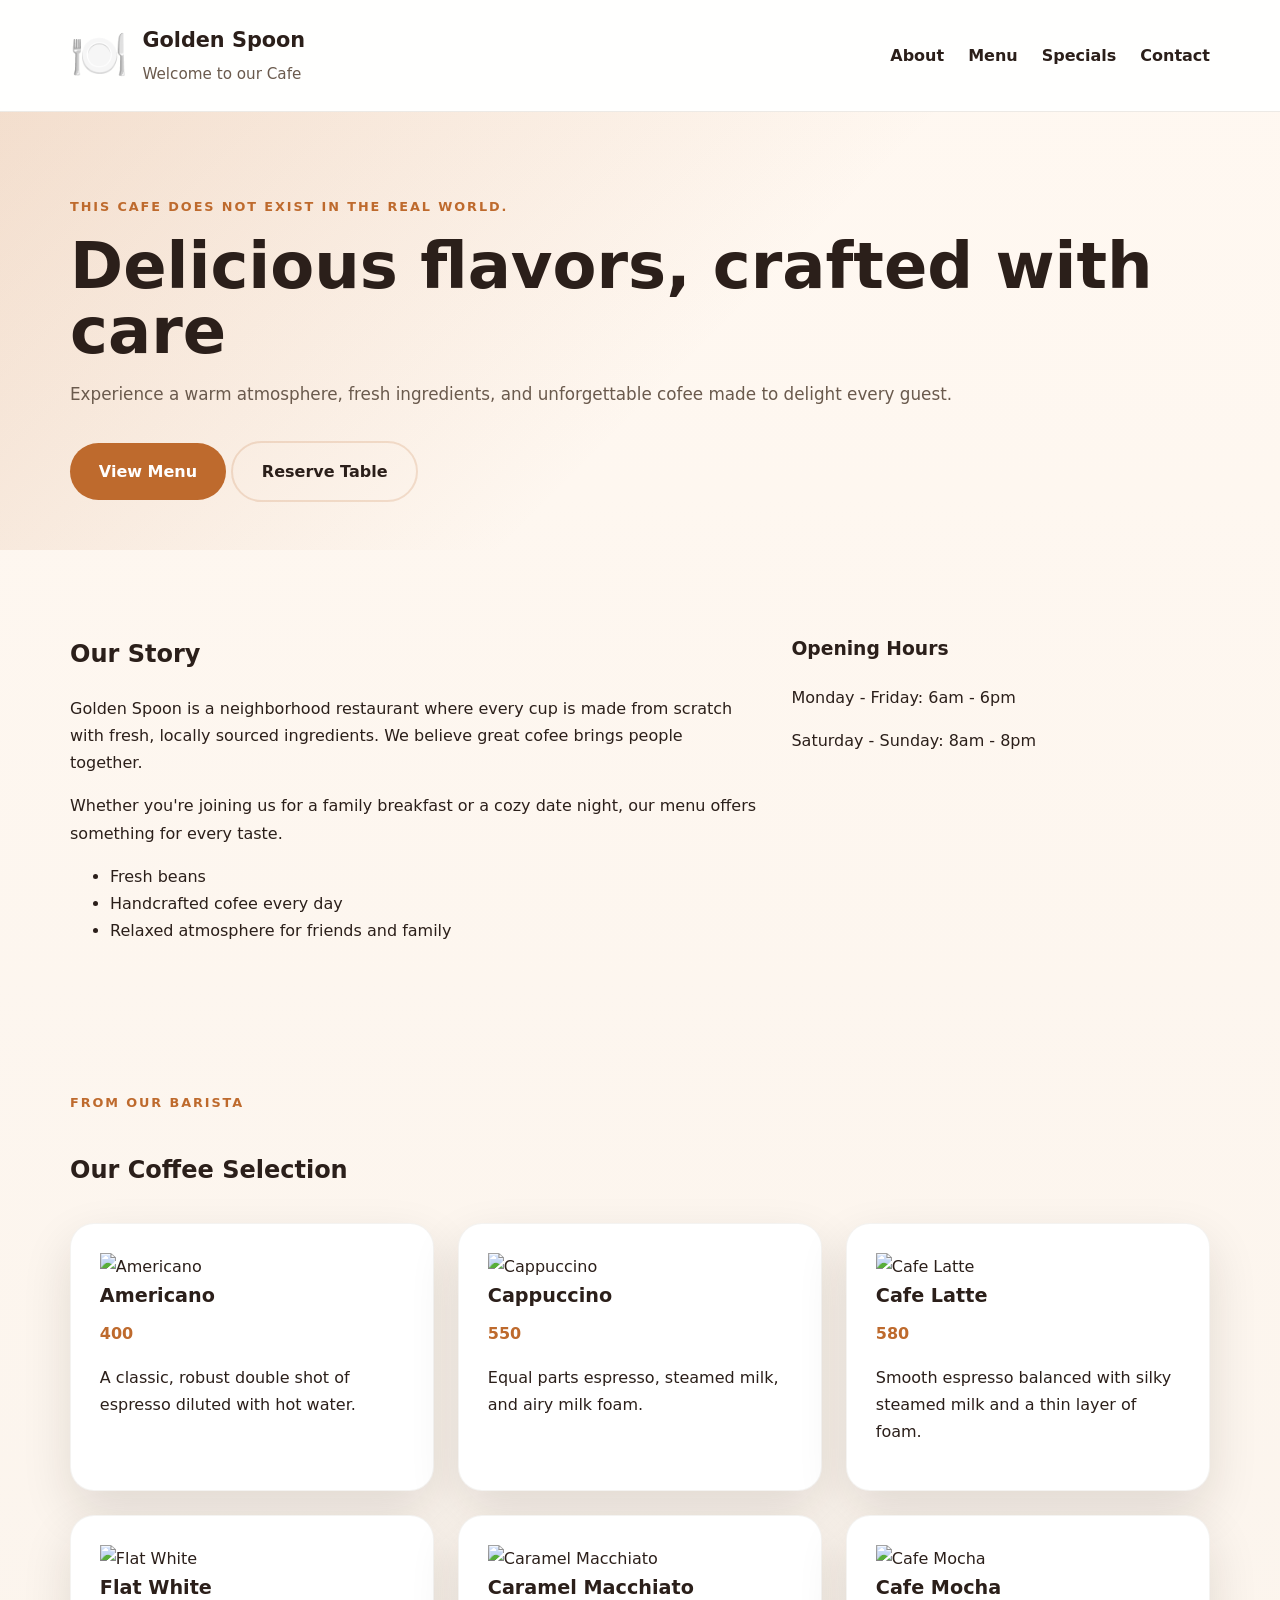
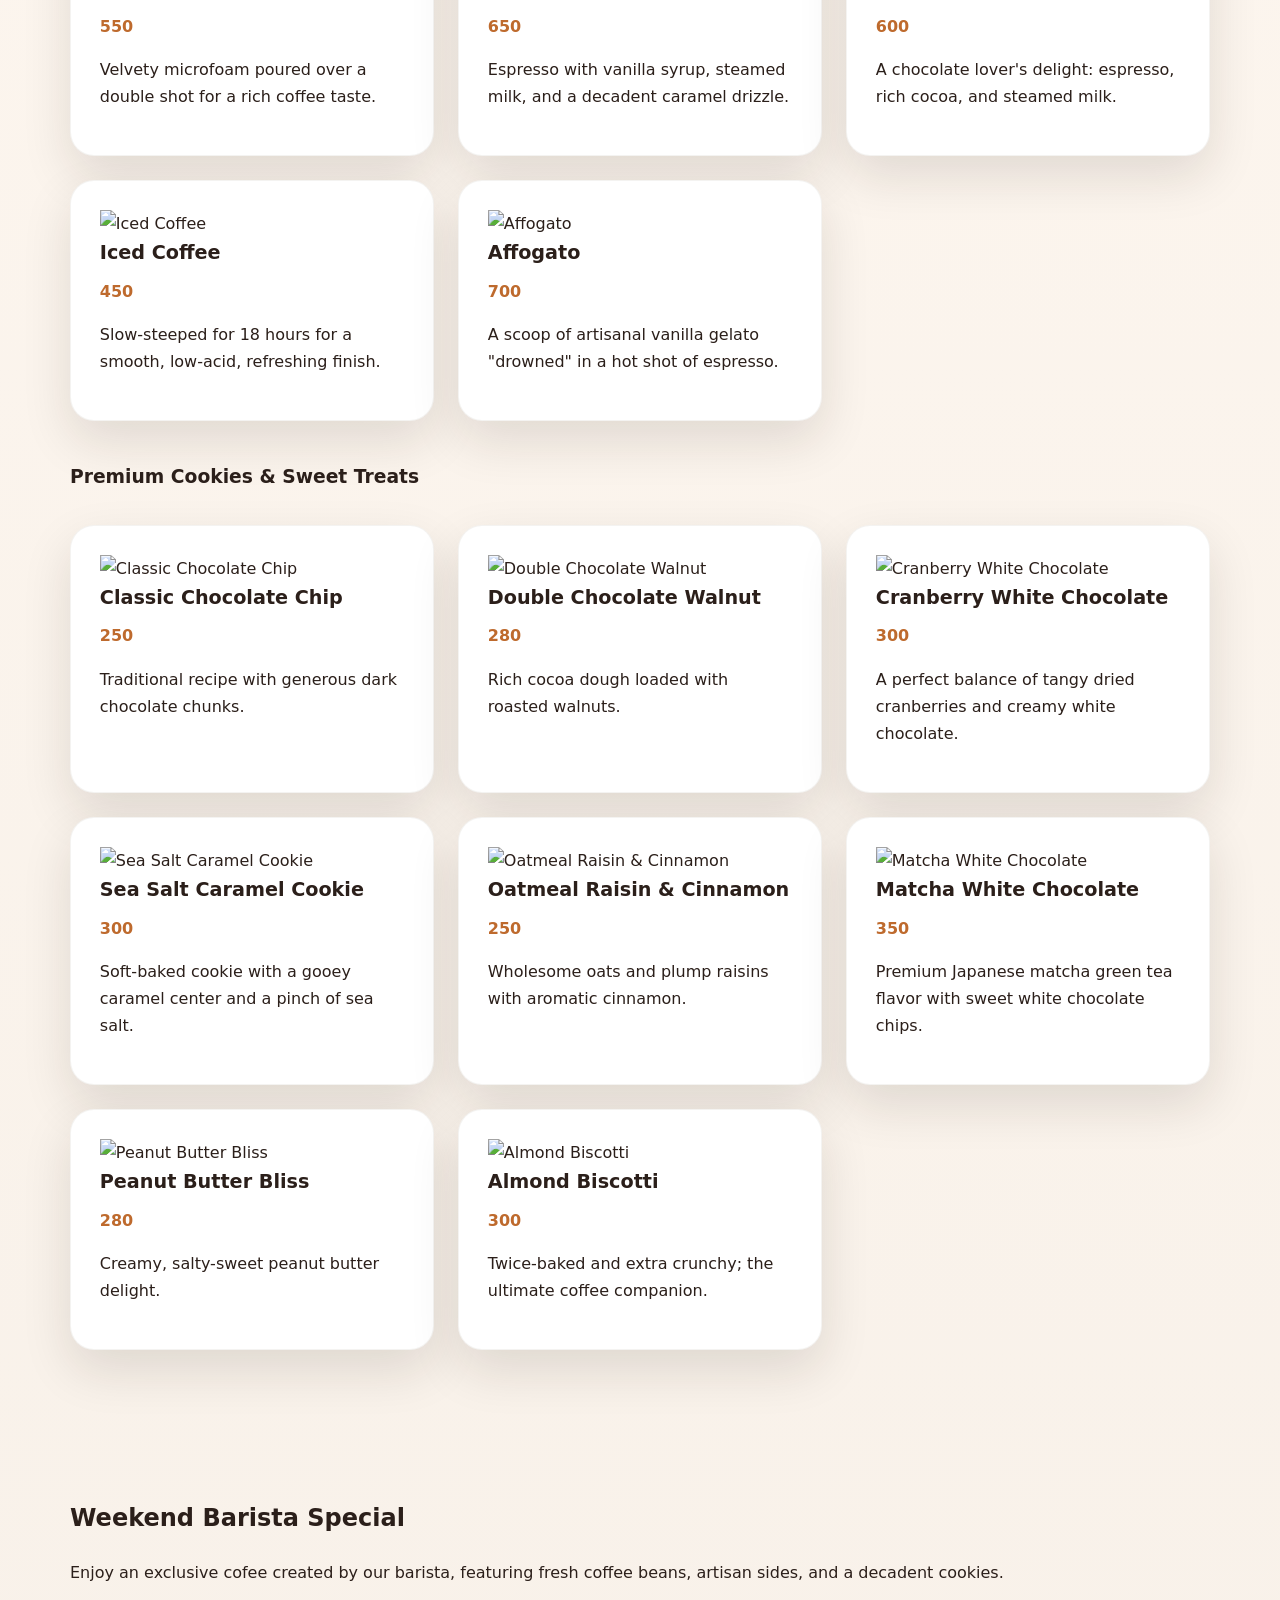
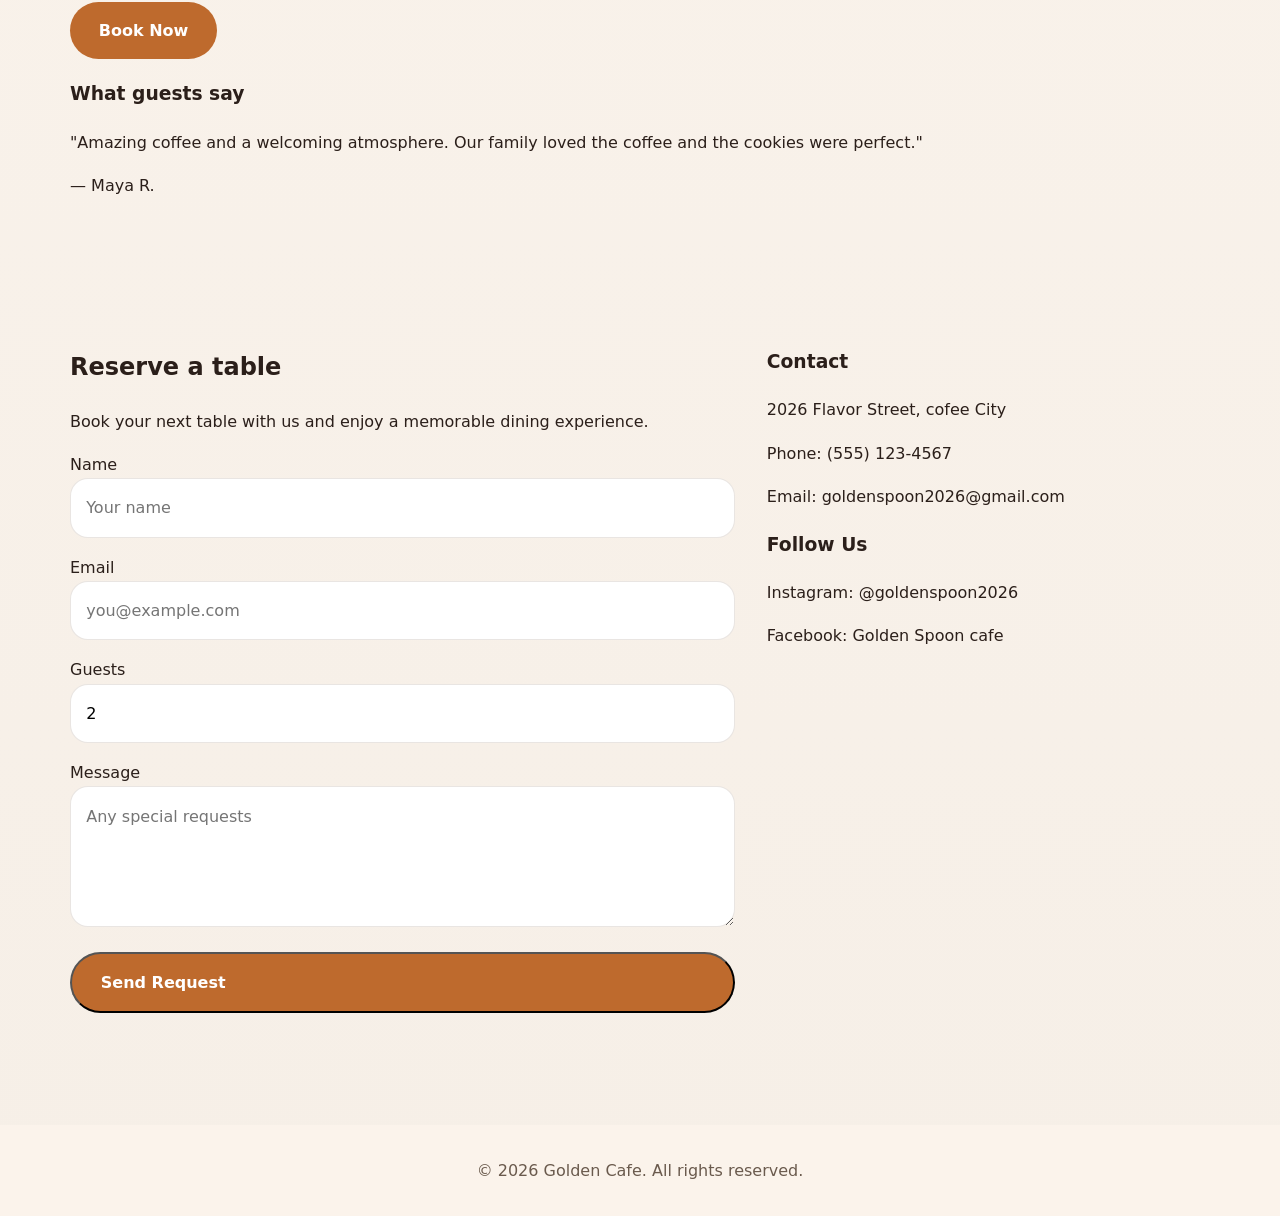
==== commit 7fa32ec6: "change file name" ====
--- a/index.html
+++ b/index.html
@@ -3,9 +3,10 @@
 <head>
     <meta charset="UTF-8">
     <meta name="viewport" content="width=device-width, initial-scale=1.0">
-    <title>Golden Spoon Restaurant</title>
+    <title>Golden Spoon Cafe</title>
     <link rel="stylesheet" href="style.css">
 </head>
+
 <body>
     <header class="site-header">
         <div class="container header-inner">
@@ -13,10 +14,15 @@
                 <span class="brand-mark">🍽️</span>
                 <div>
                     <h1>Golden Spoon</h1>
-                    <p>Fine dining & cozy moments</p>
-                </div>
-            </div>
-            <nav class="main-nav">
+                    <p>Welcome to our Cafe</p>
+                </div>
+            </div>
+            <button class="nav-toggle" aria-controls="main-navigation" aria-expanded="false" aria-label="Toggle menu">
+                <span class="bar"></span>
+                <span class="bar"></span>
+                <span class="bar"></span>
+            </button>
+            <nav id="main-navigation" class="main-nav" aria-hidden="true">
                 <a href="#about">About</a>
                 <a href="#menu">Menu</a>
                 <a href="#specials">Specials</a>
@@ -27,9 +33,9 @@
 
     <section class="hero">
         <div class="container hero-content">
-            <span class="eyebrow">Welcome to our restaurant</span>
+            <span class="eyebrow">This Cafe does not exist in the real world.</span>
             <h2>Delicious flavors, crafted with care</h2>
-            <p>Experience a warm atmosphere, fresh ingredients, and unforgettable dishes made to delight every guest.</p>
+            <p>Experience a warm atmosphere, fresh ingredients, and unforgettable cofee made to delight every guest.</p>
             <div class="hero-actions">
                 <a class="button button-primary" href="#menu">View Menu</a>
                 <a class="button button-secondary" href="#contact">Reserve Table</a>
@@ -42,18 +48,18 @@
             <div class="container section-grid">
                 <div>
                     <h2>Our Story</h2>
-                    <p>Golden Spoon is a neighborhood restaurant where every plate is made from scratch with fresh, locally sourced ingredients. We believe great food brings people together.</p>
-                    <p>Whether you're joining us for a family dinner or a cozy date night, our menu offers something for every taste.</p>
+                    <p>Golden Spoon is a neighborhood restaurant where every cup is made from scratch with fresh, locally sourced ingredients. We believe great cofee brings people together.</p>
+                    <p>Whether you're joining us for a family breakfast or a cozy date night, our menu offers something for every taste.</p>
                     <ul class="feature-list">
-                        <li>Fresh seasonal ingredients</li>
-                        <li>Handcrafted meals every day</li>
+                        <li>Fresh beans </li>
+                        <li>Handcrafted cofee every day</li>
                         <li>Relaxed atmosphere for friends and family</li>
                     </ul>
                 </div>
                 <div class="info-card">
                     <h3>Opening Hours</h3>
-                    <p>Monday - Friday: 11am - 10pm</p>
-                    <p>Saturday - Sunday: 10am - 11pm</p>
+                    <p>Monday - Friday: 6am - 6pm</p>
+                    <p>Saturday - Sunday: 8am - 8pm</p>
                 </div>
             </div>
         </section>
@@ -61,31 +67,113 @@
         <section id="menu" class="section section-menu">
             <div class="container">
                 <div class="section-heading">
-                    <span class="eyebrow">Signature dishes</span>
-                    <h2>Explore our menu</h2>
-                </div>
+                    <span class="eyebrow">From Our Barista</span>
+                    <h2>Our Coffee Selection</h2>
+                </div>
+
                 <div class="menu-grid">
                     <article class="menu-card">
-                        <div class="menu-top">
-                            <h3>Herb-Roasted Chicken</h3>
-                            <span class="price">$24</span>
-                        </div>
-                        <p>Perfectly seasoned chicken served with roasted vegetables and garlic mashed potatoes.</p>
-                    </article>
-                    <article class="menu-card">
-                        <div class="menu-top">
-                            <h3>Seared Salmon Bowl</h3>
-                            <span class="price">$28</span>
-                        </div>
-                        <p>Fresh salmon on a bed of quinoa, greens, and citrus dressing.</p>
-                    </article>
-                    <article class="menu-card">
-                        <div class="menu-top">
-                            <h3>Charred Vegetable Pasta</h3>
-                            <span class="price">$20</span>
-                        </div>
-                        <p>House-made pasta tossed with seasonal vegetables, pesto, and parmesan.</p>
-                    </article>
+                        <img src="images.jpeg" alt="Americano">
+                        <h3>Americano</h3>
+                        <span class="price">400</span>
+                        <p>A classic, robust double shot of espresso diluted with hot water.</p>
+                    </article>
+                    <article class="menu-card">
+                        <img src="images-2.jpeg" alt="Cappuccino">
+                        <h3>Cappuccino</h3>
+                        <span class="price">550</span>
+                        <p>Equal parts espresso, steamed milk, and airy milk foam.</p>
+                    </article>
+                    <article class="menu-card">
+                        <img src="images-1.jpeg" alt="Cafe Latte">
+                        <h3>Cafe Latte</h3>
+                        <span class="price">580</span>
+                        <p>Smooth espresso balanced with silky steamed milk and a thin layer of foam.</p>
+                    </article>
+                    <article class="menu-card">
+                        <img src="images-3.jpeg" alt="Flat White">
+                        <h3>Flat White</h3>
+                        <span class="price">550</span>
+                        <p>Velvety microfoam poured over a double shot for a rich coffee taste.</p>
+                    </article>
+                    <article class="menu-card">
+                        <img src="images-4.jpeg" alt="Caramel Macchiato">
+                        <h3>Caramel Macchiato</h3>
+                        <span class="price">650</span>
+                        <p>Espresso with vanilla syrup, steamed milk, and a decadent caramel drizzle.</p>
+                    </article>
+                    <article class="menu-card">
+                        <img src="images-5.jpeg" alt="Cafe Mocha">
+                        <h3>Cafe Mocha</h3>
+                        <span class="price">600</span>
+                        <p>A chocolate lover's delight: espresso, rich cocoa, and steamed milk.</p>
+                    </article>
+                    <article class="menu-card">
+                        <img src="images-6.jpeg" alt="Iced Coffee">
+                        <h3>Iced Coffee</h3>
+                        <span class="price">450</span>
+                        <p>Slow-steeped for 18 hours for a smooth, low-acid, refreshing finish.</p>
+                    </article>
+                    <article class="menu-card">
+                        <img src="images-7.jpeg" alt="Affogato">
+                        <h3>Affogato</h3>
+                        <span class="price">700</span>
+                        <p>A scoop of artisanal vanilla gelato "drowned" in a hot shot of espresso.</p>
+                    </article>
+                </div>
+
+                <div class="menu-category" style="margin-top: 40px;">
+                    <h3>Premium Cookies & Sweet Treats</h3>
+                    <div class="menu-grid">
+                        <article class="menu-card">
+                            <img src="images-8.jpeg" alt="Classic Chocolate Chip">
+                            <h3>Classic Chocolate Chip</h3>
+                            <span class="price">250</span>
+                            <p>Traditional recipe with generous dark chocolate chunks.</p>
+                        </article>
+                        <article class="menu-card">
+                            <img src="images-9.jpeg" alt="Double Chocolate Walnut">
+                            <h3>Double Chocolate Walnut</h3>
+                            <span class="price">280</span>
+                            <p>Rich cocoa dough loaded with roasted walnuts.</p>
+                        </article>
+                        <article class="menu-card">
+                            <img src="images-10.jpeg" alt="Cranberry White Chocolate">
+                            <h3>Cranberry White Chocolate</h3>
+                            <span class="price">300</span>
+                            <p>A perfect balance of tangy dried cranberries and creamy white chocolate.</p>
+                        </article>
+                        <article class="menu-card">
+                            <img src="images-11.jpeg" alt="Sea Salt Caramel Cookie">
+                            <h3>Sea Salt Caramel Cookie</h3>
+                            <span class="price">300</span>
+                            <p>Soft-baked cookie with a gooey caramel center and a pinch of sea salt.</p>
+                        </article>
+                        <article class="menu-card">
+                            <img src="images-12.jpeg" alt="Oatmeal Raisin & Cinnamon">
+                            <h3>Oatmeal Raisin & Cinnamon</h3>
+                            <span class="price">250</span>
+                            <p>Wholesome oats and plump raisins with aromatic cinnamon.</p>
+                        </article>
+                        <article class="menu-card">
+                            <img src="images-13.jpeg" alt="Matcha White Chocolate">
+                            <h3>Matcha White Chocolate</h3>
+                            <span class="price">350</span>
+                            <p>Premium Japanese matcha green tea flavor with sweet white chocolate chips.</p>
+                        </article>
+                        <article class="menu-card">
+                            <img src="images-14.jpeg" alt="Peanut Butter Bliss">
+                            <h3>Peanut Butter Bliss</h3>
+                            <span class="price">280</span>
+                            <p>Creamy, salty-sweet peanut butter delight.</p>
+                        </article>
+                        <article class="menu-card">
+                            <img src="images-15.jpeg" alt="Almond Biscotti">
+                            <h3>Almond Biscotti</h3>
+                            <span class="price">300</span>
+                            <p>Twice-baked and extra crunchy; the ultimate coffee companion.</p>
+                        </article>
+                    </div>
                 </div>
             </div>
         </section>
@@ -93,13 +181,13 @@
         <section id="specials" class="section section-specials">
             <div class="container specials-grid">
                 <div class="specials-card">
-                    <h2>Weekend Chef's Special</h2>
-                    <p>Enjoy an exclusive three-course dinner created by our chef, featuring fresh seafood, artisan sides, and a decadent dessert.</p>
+                    <h2>Weekend Barista Special</h2>
+                    <p>Enjoy an exclusive cofee created by our barista, featuring fresh coffee beans, artisan sides, and a decadent cookies.</p>
                     <a class="button button-primary" href="#contact">Book Now</a>
                 </div>
                 <div class="testimonials-card">
                     <h3>What guests say</h3>
-                    <p>"Amazing food and a welcoming atmosphere. Our family loved the salmon bowl and the dessert was perfect."</p>
+                    <p>"Amazing coffee and a welcoming atmosphere. Our family loved the coffee and the cookies were perfect."</p>
                     <span class="testimonial-author">— Maya R.</span>
                 </div>
             </div>
@@ -110,7 +198,7 @@
         <div class="container contact-grid">
             <div class="contact-card">
                 <h2>Reserve a table</h2>
-                <p>Book your next meal with us and enjoy a memorable dining experience.</p>
+                <p>Book your next table with us and enjoy a memorable dining experience.</p>
                 <form id="reservation-form" class="contact-form">
                     <label>
                         Name
@@ -135,21 +223,21 @@
             <div class="contact-info">
                 <div class="info-block">
                     <h3>Contact</h3>
-                    <p>123 Flavor Street, Food City</p>
+                    <p>2026 Flavor Street, cofee City</p>
                     <p>Phone: (555) 123-4567</p>
-                    <p>Email: hello@goldenspoon.com</p>
+                    <p>Email: goldenspoon2026@gmail.com</p>
                 </div>
                 <div class="info-block">
                     <h3>Follow Us</h3>
-                    <p>Instagram: @goldenspoon</p>
-                    <p>Facebook: Golden Spoon Restaurant</p>
+                    <p>Instagram: @goldenspoon2026</p>
+                    <p>Facebook: Golden Spoon cafe</p>
                 </div>
             </div>
         </div>
     </section>
-
+    
     <footer class="site-footer">
-        <div class="container footer-note">&copy; 2026 Golden Spoon Restaurant. All rights reserved.</div>
+        <div class="container footer-note">&copy; 2026 Golden Cafe. All rights reserved.</div>
     </footer>
     <script src="script.js"></script>
 </body>
--- a/style.css
+++ b/style.css
@@ -1,5 +1,6 @@
+/* VARIABLES & RESET*/
 :root {
-    --background: #fff8f1;
+    --background: hsl(251, 69%, 55%);
     --surface: #ffffff;
     --text: #2b1f1a;
     --muted: #6a5a4d;
@@ -9,7 +10,8 @@
     --radius: 28px;
 }
 
-* {
+
+*, *::before, *::after {
     box-sizing: border-box;
 }
 
@@ -25,9 +27,7 @@
     line-height: 1.7;
 }
 
-button,
-input,
-textarea {
+button, input, textarea {
     font: inherit;
 }
 
@@ -40,7 +40,7 @@
     width: min(1140px, calc(100% - 2rem));
     margin: 0 auto;
 }
-
+/* Header & Nav */
 .site-header {
     background: rgba(255, 255, 255, 0.9);
     border-bottom: 1px solid rgba(107, 81, 61, 0.12);
@@ -58,343 +58,87 @@
     padding: 1rem 0;
 }
 
-.brand {
-    display: flex;
-    align-items: center;
-    gap: 0.9rem;
+.brand { display: flex; align-items: center; gap: 0.9rem; }
+.brand-mark { font-size: 2.9rem; }
+.brand h1 { margin: 0; font-size: 1.3rem; }
+.brand p { margin: 0.2rem 0 0; color: var(--muted); font-size: 0.95rem; }
+
+.main-nav { display: flex; gap: 1.5rem; }
+.main-nav a { color: var(--text); text-decoration: none; font-weight: 600; }
+
+.nav-toggle {
+    display: none;
+    background: transparent;
+    border: 0;
+    padding: 0.35rem;
+    cursor: pointer;
+}
+.nav-toggle .bar {
+    display: block;
+    width: 22px; height: 2px;
+    background: var(--text);
+    margin: 3px 0;
 }
 
-.brand-mark {
-    font-size: 1.9rem;
+/* Buttons */
+.button {
+    display: inline-flex;
+    padding: 0.95rem 1.8rem;
+    border-radius: 999px;
+    text-decoration: none;
+    font-weight: 700;
+    transition: transform 0.25s ease;
 }
+.button-primary { background: var(--accent); color: #fff; }
+.button-secondary { border: 2px solid rgba(190, 106, 45, 0.18); color: var(--text); }
 
-.brand h1 {
-    margin: 0;
-    font-size: 1.3rem;
+/* Menu Cards */
+.menu-card {
+    background: var(--surface);
+    padding: 1.8rem;
+    border-radius: 24px;
+    box-shadow: var(--shadow);
+    border: 1px solid rgba(107, 81, 61, 0.07);
 }
+.menu-img { width: 100%; height: 200px; object-fit: cover; border-radius: 10px; margin-bottom: 10px; }
+.menu-card h3 { margin: 0 0 0.5rem; font-size: 1.2rem; }
+.price { font-weight: 700; color: var(--accent); }
 
-.brand p {
-    margin: 0.2rem 0 0;
-    color: var(--muted);
-    font-size: 0.95rem;
-}
-
-.main-nav {
-    display: flex;
-    flex-wrap: wrap;
-    gap: 1.5rem;
-}
-
-.main-nav a {
-    color: var(--text);
-    text-decoration: none;
-    font-weight: 600;
-}
+/*SECTIONS*/
+.section { padding: 4rem 0; }
+.section-grid { display: grid; grid-template-columns: 1.4fr 0.85fr; gap: 2rem; }
+.menu-grid { display: grid; grid-template-columns: repeat(auto-fit, minmax(280px, 1fr)); gap: 1.5rem; margin-top: 2rem; }
 
 .hero {
     position: relative;
     padding: 5rem 0 3rem;
-    background: linear-gradient(135deg, rgba(190, 106, 45, 0.18), transparent 55%), radial-gradient(circle at 20% 20%, rgba(255, 206, 152, 0.28), transparent 18%), radial-gradient(circle at 85% 15%, rgba(190, 106, 45, 0.28), transparent 14%);
+    background: linear-gradient(135deg, rgba(190, 106, 45, 0.18), transparent 55%);
 }
+.eyebrow { display: inline-flex; margin-bottom: 1rem; color: var(--accent); font-weight: 700; text-transform: uppercase; letter-spacing: 0.15em; font-size: 0.8rem; }
+.hero h2 { margin: 0 0 1rem; font-size: clamp(2.5rem, 5vw, 4.2rem); line-height: 1.02; }
+.hero p { font-size: 1.05rem; margin: 0 0 2rem; color: var(--muted); }
 
-.hero::after {
-    content: "";
-    position: absolute;
-    inset: 0;
-    background-image: radial-gradient(circle at top right, rgba(255, 255, 255, 0.55), transparent 30%);
-    pointer-events: none;
-}
+.contact-grid { display: grid; grid-template-columns: 1.5fr 1fr; gap: 2rem; }
+.contact-form { display: grid; gap: 1rem; }
+.contact-form input, .contact-form textarea { width: 100%; padding: 0.95rem; border-radius: 18px; border: 1px solid rgba(107, 81, 61, 0.15); }
 
-.hero-content {
-    position: relative;
-    z-index: 1;
-    max-width: 740px;
-    padding: 1rem 0;
-}
-
-.eyebrow {
-    display: inline-flex;
-    margin-bottom: 1rem;
-    color: var(--accent);
-    font-weight: 700;
-    text-transform: uppercase;
-    letter-spacing: 0.15em;
-    font-size: 0.8rem;
-}
-
-.hero h2 {
-    margin: 0 0 1rem;
-    font-size: clamp(2.5rem, 5vw, 4.2rem);
-    line-height: 1.02;
-}
-
-.hero p {
-    font-size: 1.05rem;
-    max-width: 44rem;
-    margin: 0 0 2rem;
-    color: var(--muted);
-}
-
-.hero-actions {
-    display: flex;
-    flex-wrap: wrap;
-    gap: 1rem;
-}
-
-.button {
-    display: inline-flex;
-    align-items: center;
-    justify-content: center;
-    padding: 0.95rem 1.8rem;
-    border-radius: 999px;
-    text-decoration: none;
-    font-weight: 700;
-    transition: transform 0.25s ease, box-shadow 0.25s ease, background 0.25s ease;
-}
-
-.button:hover {
-    transform: translateY(-2px);
-}
-
-.button-primary {
-    background: var(--accent);
-    color: #fff;
-    box-shadow: 0 18px 40px rgba(190, 106, 45, 0.18);
-}
-
-.button-secondary {
-    border: 2px solid rgba(190, 106, 45, 0.18);
-    color: var(--text);
-    background: rgba(255, 255, 255, 0.88);
-}
-
-.section {
-    padding: 4rem 0;
-}
-
-.section-about {
-    background: #fff;
-}
-
-.section-grid {
-    display: grid;
-    grid-template-columns: 1.4fr 0.85fr;
-    gap: 2rem;
-    align-items: start;
-}
-
-.feature-list {
-    margin: 1.5rem 0 0;
-    padding-left: 1.25rem;
-    color: var(--muted);
-}
-
-.feature-list li {
-    margin-bottom: 0.85rem;
-}
-
-.info-card,
-.specials-card,
-.contact-card,
-.contact-info .info-block,
-.testimonials-card {
-    background: var(--surface);
-    border: 1px solid rgba(107, 81, 61, 0.08);
-    box-shadow: var(--shadow);
-    border-radius: var(--radius);
-    padding: 2rem;
-}
-
-.info-card h3,
-.contact-card h2,
-.contact-info h3,
-.testimonials-card h3 {
-    margin-top: 0;
-}
-
-.info-card p,
-.specials-card p,
-.testimonials-card p {
-    margin: 1rem 0 0;
-    color: var(--muted);
-}
-
-.section-menu {
-    background: #fdf6f0;
-}
-
-.section-heading {
-    display: grid;
-    gap: 0.8rem;
-    text-align: center;
-    margin-bottom: 2rem;
-}
-
-.menu-grid {
-    display: grid;
-    grid-template-columns: repeat(3, minmax(0, 1fr));
-    gap: 1.5rem;
-}
-
-.menu-card {
-    border-radius: 24px;
-    padding: 1.8rem;
-    box-shadow: var(--shadow);
-    border: 1px solid rgba(107, 81, 61, 0.07);
-}
-
-.menu-top {
-    display: flex;
-    align-items: center;
-    justify-content: space-between;
-    gap: 1rem;
-    margin-bottom: 1rem;
-}
-
-.menu-card h3 {
-    margin: 0;
-    font-size: 1.2rem;
-}
-
-.menu-card p {
-    margin: 0;
-    color: var(--muted);
-}
-
-.price {
-    font-weight: 700;
-    color: var(--accent);
-}
-
-.section-specials {
-    padding-top: 0;
-}
-
-.specials-grid {
-    display: grid;
-    grid-template-columns: 1.3fr 0.9fr;
-    gap: 1.5rem;
-}
-
-.specials-card {
-    display: grid;
-    gap: 1.25rem;
-    text-align: left;
-    background: linear-gradient(135deg, #fff3e7, #ffe2c8);
-}
-
-.testimonials-card {
-    display: grid;
-    gap: 1rem;
-}
-
-.testimonial-author {
-    display: block;
-    margin-top: 1rem;
-    font-weight: 700;
-    color: var(--accent);
-}
-
-.section-contact {
-    background: #fff;
-}
-
-.contact-grid {
-    display: grid;
-    grid-template-columns: 1.5fr 1fr;
-    gap: 2rem;
-    align-items: start;
-}
-
-.contact-card {
-    display: grid;
-    gap: 1.25rem;
-}
-
-.contact-form {
-    display: grid;
-    gap: 1rem;
-}
-
-.contact-form label {
-    display: grid;
-    gap: 0.5rem;
-    font-weight: 600;
-    color: var(--text);
-}
-
-.contact-form input,
-.contact-form textarea {
-    width: 100%;
-    padding: 0.95rem 1rem;
-    border-radius: 18px;
-    border: 1px solid rgba(107, 81, 61, 0.15);
-    background: #fff;
-    color: var(--text);
-}
-
-.contact-form textarea {
-    resize: vertical;
-}
-
-    .form-message {
-        margin-top: 0.75rem;
-        color: #2e5939;
-        font-weight: 600;
-    }
+.site-footer { background: #fbf3eb; padding: 2rem 0; text-align: center; color: var(--muted); }
 
 
-.info-block p {
-    margin: 0.7rem 0 0;
-    color: var(--muted);
-    line-height: 1.7;
-}
-
-.site-footer {
-    background: #fbf3eb;
-    padding: 2rem 0 3rem;
-}
-
-.footer-note {
-    margin: 0;
-    color: var(--muted);
-    text-align: center;
-    font-size: 0.95rem;
-}
-
-@media (max-width: 960px) {
-    .section-grid,
-    .specials-grid,
-    .contact-grid,
-    .menu-grid {
-        grid-template-columns: 1fr;
+@media (max-width: 640px) {
+    .nav-toggle { display: inline-flex; }
+    .main-nav {
+        display: none;
+        position: absolute;
+        right: 1rem;
+        top: 4rem;
+        background: var(--surface);
+        padding: 1rem;
+        flex-direction: column;
+        border-radius: 16px;
+        box-shadow: var(--shadow);
     }
-
-    .hero {
-        padding-top: 3.5rem;
-    }
-}
-
-@media (max-width: 640px) {
-    .header-inner {
-        flex-direction: column;
-        align-items: flex-start;
-    }
-
-    .main-nav {
-        gap: 1rem;
-    }
-
-    .hero h2 {
-        font-size: 2.5rem;
-    }
-
-    .hero-actions,
-    .button {
-        width: 100%;
-    }
-
-    .hero-actions {
-        flex-direction: column;
-    }
-}
+    .main-nav.open { display: flex; }
+    .hero-actions { flex-direction: column; }
+    .section-grid, .contact-grid { grid-template-columns: 1fr; }
+}
